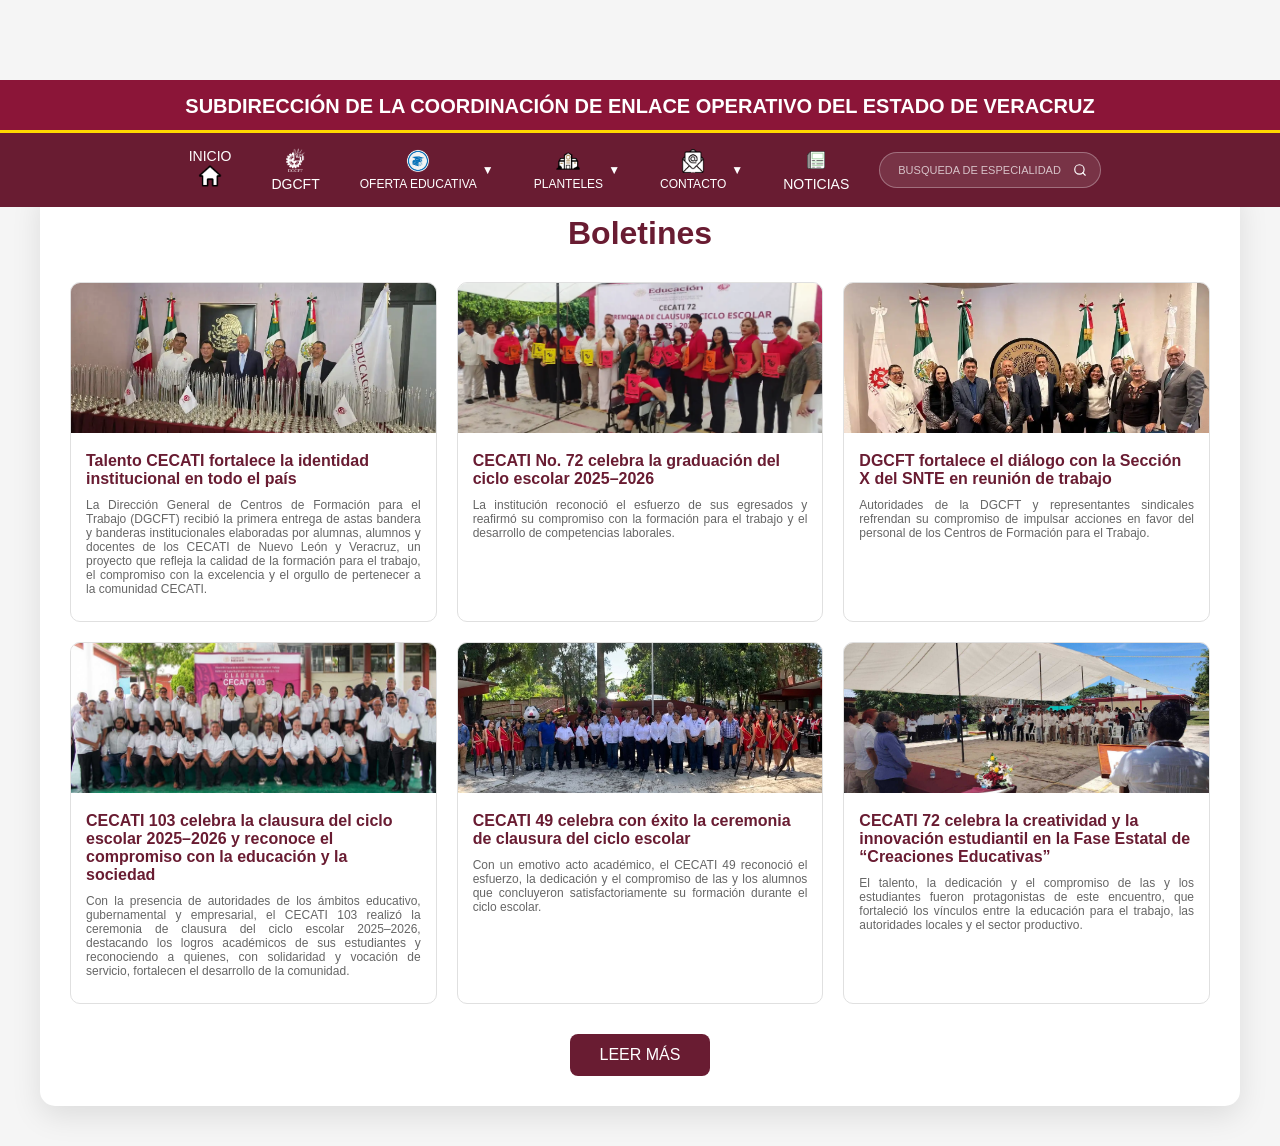
==== boletines.html @ 13f9aec3 "Add files via upload" ====
<!DOCTYPE html>
<html lang="es">
<head>
    <meta charset="UTF-8">
    <meta name="viewport" content="width=device-width, initial-scale=1.0">
    <meta http-equiv="Cache-Control" content="no-cache, no-store, must-revalidate">
    <meta http-equiv="Pragma" content="no-cache">
    <meta http-equiv="Expires" content="0">
    <meta name="version" content="1.0">
    <title>Boletines - SUBDIRECCIÓN DE ENLACE OPERATIVO DEL ESTADO DE VERACRUZ</title>
    <link href="https://framework-gb.cdn.gob.mx/gm/v3/assets/images/favicon.ico" rel="shortcut icon">
    <link href="https://framework-gb.cdn.gob.mx/gm/v3/assets/styles/main.css" rel="stylesheet">
    <script>
        document.write('<link rel="stylesheet" href="css/styles.css?v=' + Date.now() + '">');
        document.write('<link rel="stylesheet" href="css/inline.css?v=' + Date.now() + '">');
    </script>
</head>


<body>
    <!-- Encabezado principal -->
    <!-- Banner de subdirección -->
    <div class="nav-subtitle">
        <h1>SUBDIRECCIÓN DE LA COORDINACIÓN DE ENLACE OPERATIVO DEL ESTADO DE VERACRUZ</h1>
    </div>

    <!-- Barra de navegación principal -->
    <nav class="nav-main">
        <ul>
            <li>
                <a href="index.html" id="nav-inicio">
                    <div class="nav-item-with-icon">
                        <span>INICIO</span>
                        <img src="imagenes/inicio.png" alt="DGCFT" class="nav-icon">
                    </div>
                </a>
            </li>
            <li>
                <a href="https://www.dgcft.sems.gob.mx/" target="_blank">
                    <div class="nav-item-with-icon">
                        <img src="imagenes/DGCFTB.png" alt="DGCFT" class="nav-icon">
                        <span>DGCFT</span>
                    </div>
                </a>
            </li>
            <li class="dropdown">
                <a href="#" class="dropdown-toggle">
                    <div class="nav-item-with-icon">
                        <img src="imagenes/oferta.png" alt="OFERTA EDUCATIVA" class="nav-icon">
                        <span>OFERTA EDUCATIVA</span>
                    </div>
                </a>
                <ul class="dropdown-menu">
                    <li><a href="Calendario_Escolar.pdf" target="_blank">CALENDARIO ESCOLAR</a></li>
                    <li><a href="index.html" onclick="sessionStorage.setItem('mostrarSeccion', 'especialidades');">ESPECIALIDADES</a></li>
                    <li><a href="index.html" onclick="sessionStorage.setItem('mostrarSeccion', 'requisitos');">REQUISITOS DE INSCRIPCIÓN</a></li>
                </ul>
            </li>
            <li class="dropdown">
                <a href="#" class="dropdown-toggle">
                    <div class="nav-item-with-icon">
                        <img src="imagenes/planteles.png" alt="PLANTELES" class="nav-icon">
                        <span>PLANTELES</span>
                    </div>
                </a>
                <ul class="dropdown-menu">
                    <li><a href="index.html" onclick="sessionStorage.setItem('mostrarPlantel', 'SCEO Veracruz');">SCEO Veracruz</a></li>
                    <li><a href="index.html" onclick="sessionStorage.setItem('mostrarPlantel', 'CECATI 31');">CECATI 31 Coatzacoalcos</a></li>
                    <li><a href="index.html" onclick="sessionStorage.setItem('mostrarPlantel', 'CECATI 33');">CECATI 33 Río Blanco</a></li>
                    <li><a href="index.html" onclick="sessionStorage.setItem('mostrarPlantel', 'CECATI 42');">CECATI 42 Veracruz</a></li>
                    <li><a href="index.html" onclick="sessionStorage.setItem('mostrarPlantel', 'CECATI 49');">CECATI 49 Córdoba</a></li>
                    <li><a href="index.html" onclick="sessionStorage.setItem('mostrarPlantel', 'CECATI 72');">CECATI 72 Cosoleacaque</a></li>
                    <li><a href="index.html" onclick="sessionStorage.setItem('mostrarPlantel', 'CECATI 103');">CECATI 103 Poza Rica</a></li>
                    <li><a href="index.html" onclick="sessionStorage.setItem('mostrarPlantel', 'CECATI 151');">CECATI 151 Xalapa</a></li>
                    <li><a href="index.html" onclick="sessionStorage.setItem('mostrarPlantel', 'CECATI 159');">CECATI 159 Tlacotalpan</a></li>
                    <li><a href="index.html" onclick="sessionStorage.setItem('mostrarPlantel', 'CECATI 168');">CECATI 168 Cd. Mendoza</a></li>
                    <li><a href="index.html" onclick="sessionStorage.setItem('mostrarPlantel', 'CECATI 170');">CECATI 170 Orizaba</a></li>
                </ul>
            </li>
            <li class="dropdown">
                <a href="#" class="dropdown-toggle">
                    <div class="nav-item-with-icon">
                        <img src="imagenes/contacto.png" alt="CONTACTO" class="nav-icon">
                        <span>CONTACTO</span>
                    </div>
                </a>
                <ul class="dropdown-menu">
                    <li><a href="mailto:ver.sceo@dgcft.sems.gob.mx">
                        <strong>Subdirector de la Coordinación de Enlace Operativo</strong><br>
                        Titular: Sergio López Hernández<br>
                        Correo electrónico: ver.sceo@dgcft.sems.gob.mx
                    </a></li>
                    <li><a href="mailto:ver.acade@dgcft.sems.gob.mx">
                        <strong>Auxiliar del Área del Apoyo Técnico Académico</strong><br>
                        Titular: José Luis Silva Romero<br>
                        Correo electrónico: ver.acade@dgcft.sems.gob.mx
                    </a></li>
                    <li><a href="mailto:ver.admvo@dgcft.sems.gob.mx">
                        <strong>Auxiliar del Área de Apoyo Administrativo</strong><br>
                        Titular: Juan Carlos González Domínguez<br>
                        Correo electrónico: ver.admvo@dgcft.sems.gob.mx
                    </a></li>
                    <li><a href="mailto:ver.plan@dgcft.sems.gob.mx">
                        <strong>Auxiliar del Área de Planeación y Evaluación</strong><br>
                        Titular: Eduardo Manuel Rodríguez Azueta<br>
                        Correo electrónico: ver.plan@dgcft.sems.gob.mx
                    </a></li>
                    <li><a href="mailto:ver.vinc@dgcft.sems.gob.mx">
                        <strong>Auxiliar del Área de Vinculación con el Sector Productivo</strong><br>
                        Titular: Esmeralda<br>
                        Correo electrónico: ver.vinc@dgcft.sems.gob.mx
                    </a></li>
                </ul>
            </li>
            <li id="nav-noticias">
                <a href="boletines.html">
                    <div class="nav-item-with-icon">
                        <img src="imagenes/noticias.png" alt="NOTICIAS" class="nav-icon">
                        <span>NOTICIAS</span>
                    </div>
                </a>
            </li>
            <li class="search-container">
                <div class="search-box">
                    <input type="text" id="busqueda-especialidad" placeholder="BUSQUEDA DE ESPECIALIDAD" autocomplete="off">
                    <button type="button" id="search-btn" aria-label="Buscar">
                        <svg width="16" height="16" viewBox="0 0 24 24" fill="none" stroke="currentColor" stroke-width="2" stroke-linecap="round" stroke-linejoin="round">
                            <circle cx="11" cy="11" r="8"></circle>
                            <path d="m21 21-4.35-4.35"></path>
                        </svg>
                    </button>
                </div>
                <div id="search-results" class="search-results u-style-1"></div>
            </li>
        </ul>
    </nav>

    

    <!-- Contenido principal -->
    <main class="main-content">
        <div class="u-style-2">
            <h2 class="u-style-3"> Boletines</h2>
            
            <div class="u-style-15" id="contenedor-boletines">
                <!-- Los boletines se generarán dinámicamente desde boletines.js -->
            </div>
            
            <div class="u-style-20">
                <a class="u-style-21" href="historico.html" data-event-mouseover="boletines-ev-21" data-event-mouseout="boletines-ev-22">
                    LEER MÁS
                </a>
            </div>
        </div>

        <!-- Contenido de Detalle de Noticia -->
        <div class="u-style-1" id="noticia-detalle">
            <!-- El contenido se generará dinámicamente -->
        </div>

        <!-- Modal para ver imagen en tamaño grande -->
        <div id="modal-imagen" style="display: none; position: fixed; top: 0; left: 0; width: 100%; height: 100%; background: rgba(0,0,0,0.9); z-index: 9999; justify-content: center; align-items: center; cursor: pointer;" onclick="cerrarModalImagen()">
            <img id="modal-img" src="" alt="Imagen en grande" style="max-width: 90%; max-height: 90%; object-fit: contain; border-radius: 8px;">
        </div>
    </main>
    <script>
        (function () {
            var v = Date.now();
            var archivos = ['js/site.js', 'js/boletines.js', 'js/boletines-events.js', 'js/fixes.js'];
            archivos.forEach(function (src) {
                document.write('<script src="' + src + '?v=' + v + '"><\/script>');
            });
        })();
    </script>
    <script src="https://framework-gb.cdn.gob.mx/gm/v3/assets/js/gobmx.js"></script>
    <script>
        document.addEventListener('DOMContentLoaded', function() {
            const navInicio = document.getElementById('nav-inicio');
            if (navInicio) {
                navInicio.addEventListener('click', function(e) {
                    e.preventDefault();
                    localStorage.removeItem('mostrarNoticia');
                    window.location.href = 'index.html';
                });
            }
        });
    </script>
</body>
</html>
---- css/styles.css ----
﻿* {
            margin: 0;
            padding: 0;
            box-sizing: border-box;
        }

        .banner-youtube{
            width:100%;
            background:#fff;
            text-align:center;
        }

        .banner-youtube img{
            width:100%;
            height:auto;
            display:block;
        }
        
        body {
            font-family: Arial, sans-serif;
            background-color: #f5f5f5;
            position: relative;
            padding-top: 15px !important;
        }
        
        body::before {
            display: none !important;
        }


        
        /* Banner de subdirección */
        .nav-subtitle {
            background-color: #8B1538;
            padding: 15px 20px;
            text-align: center;
            position: sticky;
            top: 80px;
            left: 0;
            right: 0;
            z-index: 1;
        }
        
        .nav-subtitle h1 {
            color: white;
            font-size: 20px;
            font-weight: 600;
            margin: 0;
        }


        
        /* Barra de navegación principal */
        .nav-main {
            background-color: #691c32;
            border-top: 3px solid #FFD700;
            padding: 0;
            position: sticky;
            top: 130px;
            left: 0;
            right: 0;
            z-index: 998;
        }
        
        .nav-main ul {
            list-style: none;
            display: flex;
            justify-content: center;
            align-items: center;
            margin: 0;
            padding: 0;
        }
        
        .nav-main li {
            position: relative;
        }
        
        .nav-main a {
            display: flex;
            align-items: center;
            padding: 15px 20px;
            text-decoration: none;
            color: white;
            font-size: 14px;
            font-weight: 500;
            transition: background-color 0.3s;
        }
        
        .nav-main a:hover {
            background-color: #6B1028;
        }
        


        /* Estilos para menú desplegable */
        .dropdown {
            position: relative;
        }

        .dropdown-toggle::after {
            content: " \25BC";
            font-size: 12px;
            margin-left: 5px;
        }

        .dropdown-menu {
            display: none;
            position: absolute;
            top: 100%;
            left: 0;
            background-color: #691c32;
            min-width: 250px;
            box-shadow: 0 2px 5px rgba(0,0,0,0.2);
            z-index: 10000;
            list-style: none;
            padding: 10px 0;
            margin: 0;
            border: 1px solid #8B1538;
            border-radius: 5px;
            visibility: hidden;
            opacity: 0;
            transition: opacity 0.2s ease;
        }

        .dropdown:hover .dropdown-menu,
        .dropdown.is-open .dropdown-menu {
            visibility: visible;
            opacity: 1;
            display: block;
        }
        
        .dropdown-menu li {
            width: 100%;
        }
        
        .dropdown-menu a {
            display: block;
            padding: 10px 15px;
            color: white;
            text-decoration: none;
            font-size: 14px;
            font-weight: 500;
            transition: background-color 0.3s;
            white-space: normal;
            line-height: 1.4;
        }
        
        .dropdown-menu a:hover {
            background-color: #ddc9a3;
            color: #333;
        }
        



        /* Contenido principal */
        .main-content {
            min-height: 400px;
            padding: 20px;
            margin-top: 0px;
        }
        



        /* Estilos para contenido de requisitos */
        #requisitos-inscripcion {
            max-width: 800px;
            margin: 0 auto;
            line-height: 1.6;
        }
        
        #requisitos-inscripcion h2 {
            color: #691c32;
            font-size: 28px;
            margin-bottom: 20px;
            text-align: center;
            border-bottom: 3px solid #FFD700;
            padding-bottom: 10px;
        }
        
        #requisitos-inscripcion h3 {
            color: #8B1538;
            font-size: 20px;
            margin: 25px 0 15px 0;
            font-weight: 600;
        }
        
        #requisitos-inscripcion p {
            margin-bottom: 15px;
            color: #333;
            font-size: 16px;
        }
        
        #requisitos-inscripcion ul {
            margin: 15px 0;
            padding-left: 30px;
        }
        
        #requisitos-inscripcion li {
            margin-bottom: 10px;
            color: #333;
            font-size: 16px;
        }
        
        /* Estilos para contenido de especialidades */
        #especialidades-contenido {
            max-width: 1200px;
            margin: 0 auto;
            line-height: 1.6;
        }
        
        #especialidades-contenido h2 {
            color: #691c32;
            font-size: 32px;
            margin-bottom: 30px;
            text-align: center;
            border-bottom: 3px solid #FFD700;
            padding-bottom: 15px;
        }
        
        .especialidades-grid {
            display: grid;
            grid-template-columns: 1fr 1fr 1fr;
            gap: 20px;
            margin-top: 30px;
            max-width: 1200px;
            margin-left: auto;
            margin-right: auto;
        }
        
        .especialidad-item:hover {
            transform: translateY(-5px);
            box-shadow: 0 8px 25px rgba(105, 28, 50, 0.2);
            border-color: #691c32;
        }
        
        .especialidad-imagen {
            width: 100%;
            height: 160px;
            object-fit: contain;
            background-color: #f8f9fa;
            padding: 10px;
            box-sizing: border-box;
            transition: transform 0.3s ease;
        }
        
        .especialidad-item:hover .especialidad-imagen {
            transform: scale(1.05);
        }
        
        .especialidad-header {
            background-color: #691c32;
            color: white;
            padding: 15px;
            cursor: pointer;
            display: flex;
            justify-content: center;
            align-items: center;
            transition: background-color 0.3s ease;
            flex: 1;
        }
        
        .especialidad-header:hover {
            background-color: #8B1538;
        }
        
        .especialidad-header h3 {
            margin: 0;
            font-size: 16px;
            font-weight: 600;
            text-align: center;
            line-height: 1.3;
        }
        
        .planteles-list {
            padding: 0;
            max-height: 0;
            overflow: hidden;
            transition: max-height 0.3s ease, padding 0.3s ease;
            border-top: 1px solid #e9ecef;
            display: none;
        }
        
        .planteles-list.active {
            max-height: 700px;
            padding: 20px;
            display: block;
        }
        
        .planteles-list[style*="block"] {
            max-height: 700px;
            padding: 20px;
        }
        
        .plantel-item {
            padding: 4px 0;
            border-bottom: 1px solid #e9ecef;
            color: #333;
            font-size: 13px;
            transition: background-color 0.2s ease;
        }
        
        .plantel-item:last-child {
            border-bottom: none;
        }
        
        .plantel-item:hover {
            padding-left: 10px;
            border-radius: 5px;
        }
        
        .plantel-item strong {
            color: #691c32;
            font-weight: 600;
        }
        
        /* Estilos para barra de búsqueda */
        .search-container {
            position: relative;
            display: flex;
            align-items: center;
        }
        
        .search-box {
            display: flex;
            align-items: center;
            background-color: rgba(255, 255, 255, 0.1);
            border: 1px solid rgba(255, 255, 255, 0.3);
            border-radius: 20px;
            padding: 5px 10px;
            margin: 0 10px;
            transition: all 0.3s ease;
        }
        
        .search-box:hover {
            background-color: rgba(255, 255, 255, 0.15);
            border-color: rgba(255, 255, 255, 0.5);
        }
        
        .search-box:focus-within {
            background-color: rgba(255, 255, 255, 0.2);
            border-color: #FFD700;
            box-shadow: 0 0 10px rgba(255, 215, 0, 0.3);
        }
        
        #busqueda-especialidad {
            background: transparent;
            border: none;
            color: white;
            font-size: 12px;
            padding: 5px 8px;
            width: 180px;
            outline: none;
        }
        
        #busqueda-especialidad::placeholder {
            color: rgba(255, 255, 255, 0.7);
            font-size: 11px;
        }
        
        #busqueda-especialidad:focus::placeholder {
            color: rgba(255, 255, 255, 0.5);
        }
        
        #search-btn {
            background: transparent;
            border: none;
            color: white;
            cursor: pointer;
            padding: 3px;
            display: flex;
            align-items: center;
            justify-content: center;
            border-radius: 50%;
            transition: all 0.3s ease;
        }
        
        #search-btn:hover {
            background-color: rgba(255, 215, 0, 0.2);
            transform: scale(1.1);
        }
        
        #search-btn svg {
            width: 14px;
            height: 14px;
        }
        
        .search-results {
            position: absolute;
            top: 100%;
            right: 10px;
            background-color: #8B1538;
            border: 1px solid #FFD700;
            border-radius: 8px;
            box-shadow: 0 4px 15px rgba(0,0,0,0.3);
            max-height: 300px;
            overflow-y: auto;
            z-index: 10001;
            min-width: 250px;
            margin-top: 5px;
        }
        
        .search-result-item {
            padding: 10px 15px;
            color: white;
            cursor: pointer;
            transition: background-color 0.2s ease;
            border-bottom: 1px solid rgba(255,255,255,0.1);
            font-size: 12px;
            line-height: 1.3;
        }
        
        .search-result-item:last-child {
            border-bottom: none;
        }
        
        .search-result-item:hover {
            background-color: #691c32;
        }
        
        .search-result-item strong {
            color: #FFD700;
            font-weight: 600;
        }
        
        .search-no-results {
            padding: 15px;
            color: rgba(255, 255, 255, 0.7);
            font-size: 12px;
            text-align: center;
            font-style: italic;
        }
        
        /* Estilos mínimos para iconos de navegación */
        .nav-item-with-icon {
            display: flex;
            flex-direction: column;
            align-items: center;
            text-align: center;
        }
        
        .nav-icon {
            width: 24px;
            height: 24px;
            margin-bottom: 4px;
            object-fit: contain;
        }
        
        .dropdown-toggle .nav-item-with-icon span {
            display: block;
            font-size: 12px;
            font-weight: 500;
        }
        
        /* ===========================================
           DETALLE DE PLANTEL (contenido inyectado por JS)
           =========================================== */
        .plantel-info-grid {
            display: grid;
            grid-template-columns: 1fr 1fr;
            gap: 20px;
        }
        .plantel-directorio-grid {
            display: grid;
            grid-template-columns: 1fr 1fr;
            gap: 15px;
        }
        .plantel-directorio-item {
            background: #f8f9fa;
            padding: 20px;
            border-radius: 8px;
            /* Evita que correos largos rompan el layout */
            overflow-wrap: anywhere;
            word-break: break-word;
            min-width: 0;
        }
        .plantel-directorio-item p {
            overflow-wrap: anywhere;
        }
        .plantel-especialidades-grid {
            display: grid;
            grid-template-columns: 1fr 1fr 1fr;
            gap: 15px;
        }
        .plantel-especialidad-btn {
            background: white;
            padding: 12px;
            border-radius: 6px;
            border: 1px solid #e9ecef;
            text-align: center;
            cursor: pointer;
            transition: all 0.3s ease;
            width: 100%;
            min-width: 0;
        }
        .plantel-especialidad-btn:hover {
            background: #f8f9fa;
            border-color: #691c32;
            transform: translateY(-2px);
            box-shadow: 0 4px 8px rgba(105, 28, 50, 0.15);
        }
        .plantel-especialidad-btn p {
            margin: 0;
            color: #333;
            font-size: 14px;
            line-height: 1.4;
            overflow-wrap: anywhere;
        }

        /* ===========================================
           DISEÑO ADAPTABLE (RESPONSIVE)
           Breakpoints:
             - 1024px: tablets horizontales / laptops pequeñas
             -  768px: tablets verticales / móviles grandes
             -  480px: móviles
             -  360px: móviles pequeños
           =========================================== */

        /* ---------- 1024px: Tablets horizontales ---------- */
        @media (max-width: 1024px) {
            .nav-subtitle h1 {
                font-size: 18px;
            }
            .nav-main a {
                padding: 12px 14px;
                font-size: 13px;
            }
            .nav-icon {
                width: 22px;
                height: 22px;
            }
            .dropdown-toggle .nav-item-with-icon span {
                font-size: 11px;
            }
            #busqueda-especialidad {
                width: 150px;
            }
            .especialidades-grid {
                grid-template-columns: 1fr 1fr;
                max-width: 100%;
                padding: 0 15px;
            }
            body::before {
                background-size: 50%;
            }
        }

        /* ---------- 768px: Tablets / móviles grandes ---------- */
        @media (max-width: 768px) {
            /* Cabeceras en flujo normal (dejan de ser fixed) */
            .header-top,
            .nav-subtitle,
            .nav-main {
                position: relative;
                top: auto;
                left: auto;
                right: auto;
            }
            .main-content {
                margin-top: 20px;
                padding: 15px;
            }

            .header-top {
                padding: 8px 12px;
            }
            .logo-gob {
                height: 50px;
            }

            .nav-subtitle {
                padding: 12px 15px;
            }
            .nav-subtitle h1 {
                font-size: 15px;
                line-height: 1.3;
            }

            /* Barra nav: items en wrap centrado */
            .nav-main {
                position: relative;
            }
            .nav-main ul {
                flex-wrap: wrap;
                justify-content: space-around;
            }
            .nav-main a {
                padding: 10px 8px;
                font-size: 12px;
            }
            .nav-icon {
                width: 20px;
                height: 20px;
                margin-bottom: 2px;
            }
            .dropdown-toggle .nav-item-with-icon span {
                font-size: 10px;
            }

            /* === DROPDOWNS EN MÓVIL ===
               - Desactivar :hover (queda pegado en táctil)
               - Usar .is-open gestionado por JS
               - El <li> es position:static para que el menú
                 se ancle al nav completo, no al botón pequeño */
            .dropdown:hover .dropdown-menu,
            .dropdown:focus-within .dropdown-menu {
                visibility: hidden;
                opacity: 0;
                display: none;
            }
            .dropdown {
                position: static !important;
            }
            .dropdown-menu {
                left: 8px !important;
                right: 8px !important;
                width: calc(100vw - 16px) !important;
                min-width: 0 !important;
                max-width: calc(100vw - 16px) !important;
                max-height: 75vh;
                overflow-y: auto;
                box-sizing: border-box;
            }
            .dropdown.is-open .dropdown-menu {
                visibility: visible !important;
                opacity: 1 !important;
                display: block !important;
            }
            .dropdown-menu li {
                width: 100%;
            }
            .dropdown-menu a {
                font-size: 13px;
                padding: 12px 14px;
                line-height: 1.4;
                white-space: normal;
                overflow-wrap: anywhere;
            }
            .dropdown-menu a strong {
                display: block;
                margin-bottom: 3px;
            }

            /* Barra de búsqueda: ocupa su propia línea */
            .search-container {
                flex-basis: 100%;
                width: 100%;
                order: 99;
                padding: 8px 10px;
                justify-content: center;
            }
            .search-box {
                margin: 0;
                flex: 1;
                max-width: 500px;
            }
            #busqueda-especialidad {
                width: 100%;
                flex: 1;
                font-size: 13px;
            }
            .search-results {
                left: 10px;
                right: 10px;
                min-width: auto;
            }

            .especialidades-grid {
                grid-template-columns: 1fr 1fr;
                gap: 15px;
                padding: 0 10px;
            }
            #especialidades-contenido h2 { font-size: 24px; }
            .especialidad-imagen { height: 130px; }
            .especialidad-header { padding: 12px; }
            .especialidad-header h3 { font-size: 14px; }

            #requisitos-inscripcion h2 { font-size: 22px; }
            #requisitos-inscripcion h3 { font-size: 17px; }
            #requisitos-inscripcion p,
            #requisitos-inscripcion li { font-size: 14px; }

            body::before {
                background-size: 70%;
                background-attachment: scroll;
            }

            .plantel-directorio-grid { grid-template-columns: 1fr; }
            .plantel-especialidades-grid { grid-template-columns: 1fr 1fr; }
        }

        /* ---------- 480px: Móviles ---------- */
        @media (max-width: 480px) {
            .header-top {
                padding: 6px 10px;
            }
            .logo-gob {
                height: 40px;
            }

            .nav-subtitle {
                padding: 10px 12px;
                border-bottom-width: 2px;
            }
            .nav-subtitle h1 {
                font-size: 12.5px;
                line-height: 1.25;
            }

            .nav-main a {
                padding: 8px 5px;
            }
            .dropdown-toggle .nav-item-with-icon span {
                font-size: 9.5px;
            }
            .nav-icon {
                width: 18px;
                height: 18px;
            }

            /* Refuerzos al dropdown ya configurado en el breakpoint de 768px */
            .dropdown-menu a {
                font-size: 12.5px;
                padding: 10px 12px;
            }

            .search-container {
                padding: 6px 8px;
            }
            #busqueda-especialidad {
                font-size: 13px;
                padding: 6px 8px;
            }

            /* Grid de especialidades: una sola columna */
            .especialidades-grid {
                grid-template-columns: 1fr;
                gap: 12px;
                padding: 0 5px;
            }
            #especialidades-contenido h2 {
                font-size: 20px;
                margin-bottom: 20px;
            }
            .especialidad-imagen {
                height: 180px;
            }
            .especialidad-header h3 {
                font-size: 15px;
            }

            .main-content {
                padding: 12px;
                margin-top: 10px;
            }

            #requisitos-inscripcion h2 {
                font-size: 19px;
            }
            #requisitos-inscripcion h3 {
                font-size: 15px;
            }
            #requisitos-inscripcion p,
            #requisitos-inscripcion li {
                font-size: 13px;
            }
            #requisitos-inscripcion ul {
                padding-left: 20px;
            }

            body::before {
                background-size: 90%;
                opacity: 0.12;
            }

            /* Detalle de plantel: todos los grids colapsan a 1 col */
            .plantel-info-grid,
            .plantel-directorio-grid,
            .plantel-especialidades-grid {
                grid-template-columns: 1fr;
                gap: 12px;
            }
        }

        /* ---------- 360px: Móviles muy pequeños ---------- */
        @media (max-width: 360px) {
            .nav-subtitle h1 {
                font-size: 11px;
            }
            .nav-main a {
                padding: 6px 3px;
            }
            .dropdown-toggle .nav-item-with-icon span {
                font-size: 8.5px;
            }
            .nav-icon {
                width: 16px;
                height: 16px;
            }
        }
---- css/inline.css ----
.u-style-1 { display: none; }
.u-style-2 { background: white; padding: 30px; border-radius: 15px; box-shadow: 0 10px 30px rgba(0,0,0,0.1); margin: 20px; max-width: 1200px; margin-left: auto; margin-right: auto; }
.u-style-3 { color: #691c32; font-size: 2em; margin-bottom: 30px; text-align: center; }
.u-style-4 { display: grid; grid-template-columns: 1fr 1fr; gap: 30px; }
.u-style-5 { border: 1px solid #e0e0e0; border-radius: 10px; overflow: hidden; transition: transform 0.3s ease, box-shadow 0.3s ease; cursor: pointer; }
.u-style-6 { width: 100%; height: 200px; object-fit: cover; }
.u-style-7 { padding: 20px; }
.u-style-8 { color: #691c32; font-size: 1.2em; margin-bottom: 10px; }
.u-style-9 { color: #666; font-size: 14px; margin-bottom: 15px; }
.u-style-10 { background: #691c32; color: white; border: none; padding: 10px 20px; border-radius: 5px; cursor: pointer; font-size: 14px; transition: background 0.3s ease; text-decoration: none; display: inline-block; }
.u-style-11 { cursor: pointer; }
.u-style-12 { background: white; padding: 21px; border-radius: 15px; box-shadow: 0 10px 30px rgba(0,0,0,0.1); margin: 14px; max-width: 1200px; margin-left: auto; margin-right: auto; }
.u-style-13 { text-align: center; margin-bottom: 30px; }
.u-style-14 { background: #691c32; color: white; border: none; padding: 10px 20px; border-radius: 5px; cursor: pointer; font-size: 14px; }
.u-style-15 { display: grid; grid-template-columns: repeat(3, 1fr); gap: 20px; }
.u-style-16 { width: 100%; height: 150px; object-fit: cover; }
.u-style-17 { padding: 15px; }
.u-style-18 { color: #691c32; font-size: 1em; margin-bottom: 10px; }
.u-style-19 { color: #666; font-size: 12px; margin-bottom: 10px; text-align: justify; }
.u-style-20 { text-align: center; margin-top: 30px; }
.u-style-21 { background: #691c32; color: white; border: none; padding: 12px 30px; border-radius: 8px; cursor: pointer; font-size: 16px; transition: all 0.3s ease; text-decoration: none; display: inline-block; }
.u-style-22 { margin-bottom: 30px; }
.u-style-23 { color: #691c32; font-size: 1.5em; margin-bottom: 20px; border-bottom: 2px solid #FFD700; padding-bottom: 10px; }
.u-style-24 { margin-bottom: 20px; margin-left: 20px; }
.u-style-25 { color: #8a2a45; font-size: 1.2em; margin-bottom: 15px; }
.u-style-26 { list-style: none; padding: 0; }
.u-style-27 { margin-bottom: 15px; padding: 15px; background: #f8f9fa; border-radius: 8px; border-left: 4px solid #691c32; cursor: pointer; }
.u-style-28 { color: #691c32; font-size: 2em; margin-bottom: 15px; text-align: center; }
.u-style-29 { color: #555; font-size: 16px; line-height: 1.6; max-width: 850px; margin: 0 auto 30px auto; text-align: center; }
.u-style-30 { display: grid; grid-template-columns: repeat(auto-fit, minmax(min(100%, 240px), 1fr)); gap: 20px; }
.u-style-31 { display: none; background: white; padding: 30px; border-radius: 15px; box-shadow: 0 10px 30px rgba(0,0,0,0.1); margin: 20px; max-width: 1200px; margin-left: auto; margin-right: auto; }
.u-style-32 { text-align: center; margin-bottom: 25px; }
.u-style-33 { background: #691c32; color: white; border: none; padding: 12px 28px; border-radius: 8px; cursor: pointer; font-size: 15px; }
.u-style-34 { display: none; background: white; padding: 30px; border-radius: 15px; box-shadow: 0 10px 30px rgba(0,0,0,0.1); }

/* ===========================================
   DISEÑO ADAPTABLE (RESPONSIVE)
   =========================================== */

/* ---------- 1024px: Tablets horizontales ---------- */
@media (max-width: 1024px) {
    .u-style-2 {
        padding: 25px;
        margin: 15px;
    }
    .u-style-3 {
        font-size: 1.8em;
        margin-bottom: 25px;
    }
    .u-style-4 {
        grid-template-columns: 1fr;
        gap: 20px;
    }
    .u-style-15 {
        grid-template-columns: repeat(2, 1fr);
        gap: 15px;
    }
    .u-style-16 {
        height: 130px;
    }
    .u-style-18 {
        font-size: 0.95em;
    }
    .u-style-23 {
        font-size: 1.4em;
    }
    .u-style-30 {
        grid-template-columns: repeat(auto-fit, minmax(min(100%, 200px), 1fr));
    }
}

/* ---------- 768px: Tablets / móviles grandes ---------- */
@media (max-width: 768px) {
    .u-style-2 {
        padding: 20px;
        margin: 10px;
    }
    .u-style-3 {
        font-size: 1.6em;
        margin-bottom: 20px;
    }
    .u-style-4 {
        grid-template-columns: 1fr;
        gap: 15px;
    }
    .u-style-5 {
        margin-bottom: 15px;
    }
    .u-style-6 {
        height: 180px;
    }
    .u-style-7 {
        padding: 15px;
    }
    .u-style-8 {
        font-size: 1.1em;
    }
    .u-style-15 {
        grid-template-columns: 1fr;
        gap: 15px;
    }
    .u-style-16 {
        height: 200px;
    }
    .u-style-17 {
        padding: 12px;
    }
    .u-style-18 {
        font-size: 0.9em;
    }
    .u-style-21 {
        padding: 10px 25px;
        font-size: 15px;
    }
    .u-style-23 {
        font-size: 1.3em;
        margin-bottom: 15px;
    }
    .u-style-24 {
        margin-left: 10px;
    }
    .u-style-25 {
        font-size: 1.1em;
    }
    .u-style-27 {
        padding: 12px;
        margin-bottom: 10px;
    }
    .u-style-28 {
        font-size: 1.6em;
    }
    .u-style-29 {
        font-size: 15px;
    }
    .u-style-30 {
        grid-template-columns: 1fr;
    }
}

/* ---------- 480px: Móviles ---------- */
@media (max-width: 480px) {
    .u-style-2 {
        padding: 15px;
        margin: 8px;
    }
    .u-style-3 {
        font-size: 1.4em;
        margin-bottom: 15px;
    }
    .u-style-5 {
        margin-bottom: 12px;
    }
    .u-style-6 {
        height: 150px;
    }
    .u-style-7 {
        padding: 12px;
    }
    .u-style-8 {
        font-size: 1em;
    }
    .u-style-10,
    .u-style-14,
    .u-style-21 {
        padding: 8px 20px;
        font-size: 14px;
    }
    .u-style-15 {
        gap: 12px;
    }
    .u-style-16 {
        height: 180px;
    }
    .u-style-17 {
        padding: 10px;
    }
    .u-style-18 {
        font-size: 0.85em;
    }
    .u-style-19 {
        font-size: 11px;
    }
    .u-style-23 {
        font-size: 1.2em;
    }
    .u-style-24 {
        margin-left: 5px;
    }
    .u-style-25 {
        font-size: 1em;
    }
    .u-style-27 {
        padding: 10px;
        margin-bottom: 8px;
    }
    .u-style-28 {
        font-size: 1.4em;
    }
    .u-style-29 {
        font-size: 14px;
    }
}

/* ---------- 360px: Móviles muy pequeños ---------- */
@media (max-width: 360px) {
    .u-style-2 {
        padding: 12px;
        margin: 5px;
    }
    .u-style-3 {
        font-size: 1.2em;
    }
    .u-style-6 {
        height: 120px;
    }
    .u-style-16 {
        height: 150px;
    }
    .u-style-18 {
        font-size: 0.8em;
    }
}
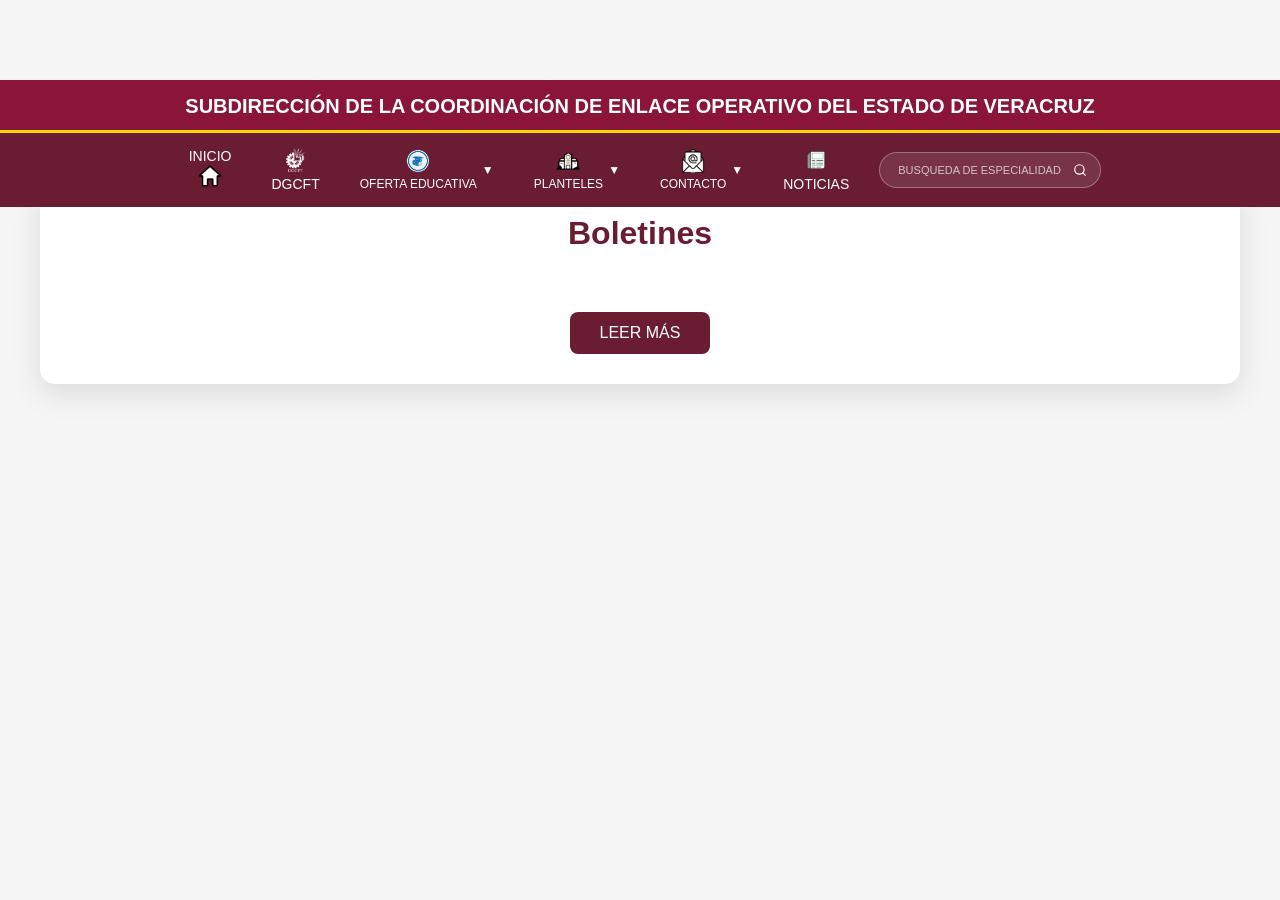
==== commit 89130b9c: "Add files via upload" ====
--- a/boletines.html
+++ b/boletines.html
@@ -1,6 +1,20 @@
 <!DOCTYPE html>
 <html lang="es">
 <head>
+
+    <!-- Google tag (gtag.js) -->
+    <!-- Googleanalitics -->
+<script async src="https://www.googletagmanager.com/gtag/js?id=G-FV0WM3D19C"></script>
+<script>
+  window.dataLayer = window.dataLayer || [];
+  function gtag(){dataLayer.push(arguments);}
+  gtag('js', new Date());
+
+  gtag('config', 'G-FV0WM3D19C');
+</script>
+
+
+
     <meta charset="UTF-8">
     <meta name="viewport" content="width=device-width, initial-scale=1.0">
     <meta http-equiv="Cache-Control" content="no-cache, no-store, must-revalidate">
@@ -11,8 +25,15 @@
     <link href="https://framework-gb.cdn.gob.mx/gm/v3/assets/images/favicon.ico" rel="shortcut icon">
     <link href="https://framework-gb.cdn.gob.mx/gm/v3/assets/styles/main.css" rel="stylesheet">
     <script>
-        document.write('<link rel="stylesheet" href="css/styles.css?v=' + Date.now() + '">');
-        document.write('<link rel="stylesheet" href="css/inline.css?v=' + Date.now() + '">');
+        (function () {
+            var v = Date.now();
+            ['css/styles.css', 'css/inline.css'].forEach(function (href) {
+                var link = document.createElement('link');
+                link.rel = 'stylesheet';
+                link.href = href + '?v=' + v;
+                document.head.appendChild(link);
+            });
+        })();
     </script>
 </head>
 
@@ -168,7 +189,10 @@
             var v = Date.now();
             var archivos = ['js/site.js', 'js/boletines.js', 'js/boletines-events.js', 'js/fixes.js'];
             archivos.forEach(function (src) {
-                document.write('<script src="' + src + '?v=' + v + '"><\/script>');
+                var s = document.createElement('script');
+                s.src = src + '?v=' + v;
+                s.async = false; // conserva el orden de ejecución, igual que document.write, pero sin bloquear la carga
+                document.body.appendChild(s);
             });
         })();
     </script>
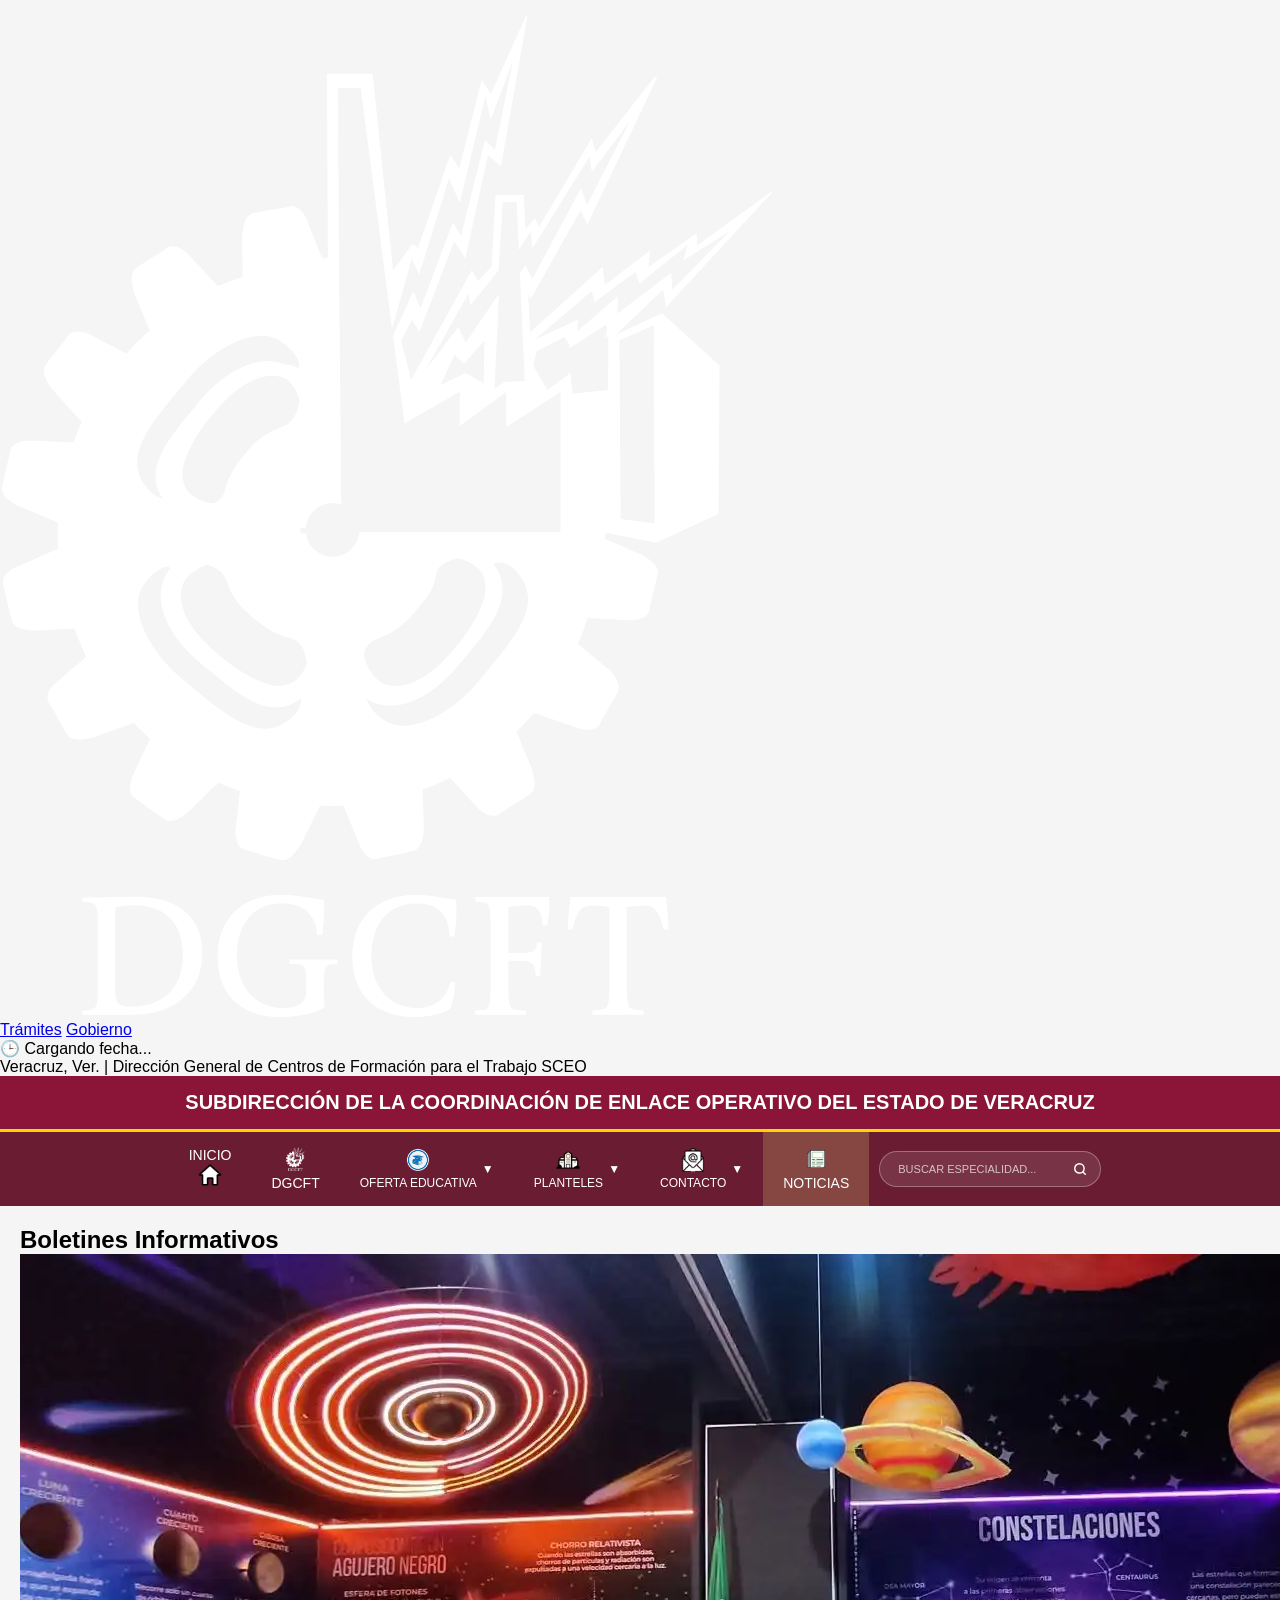
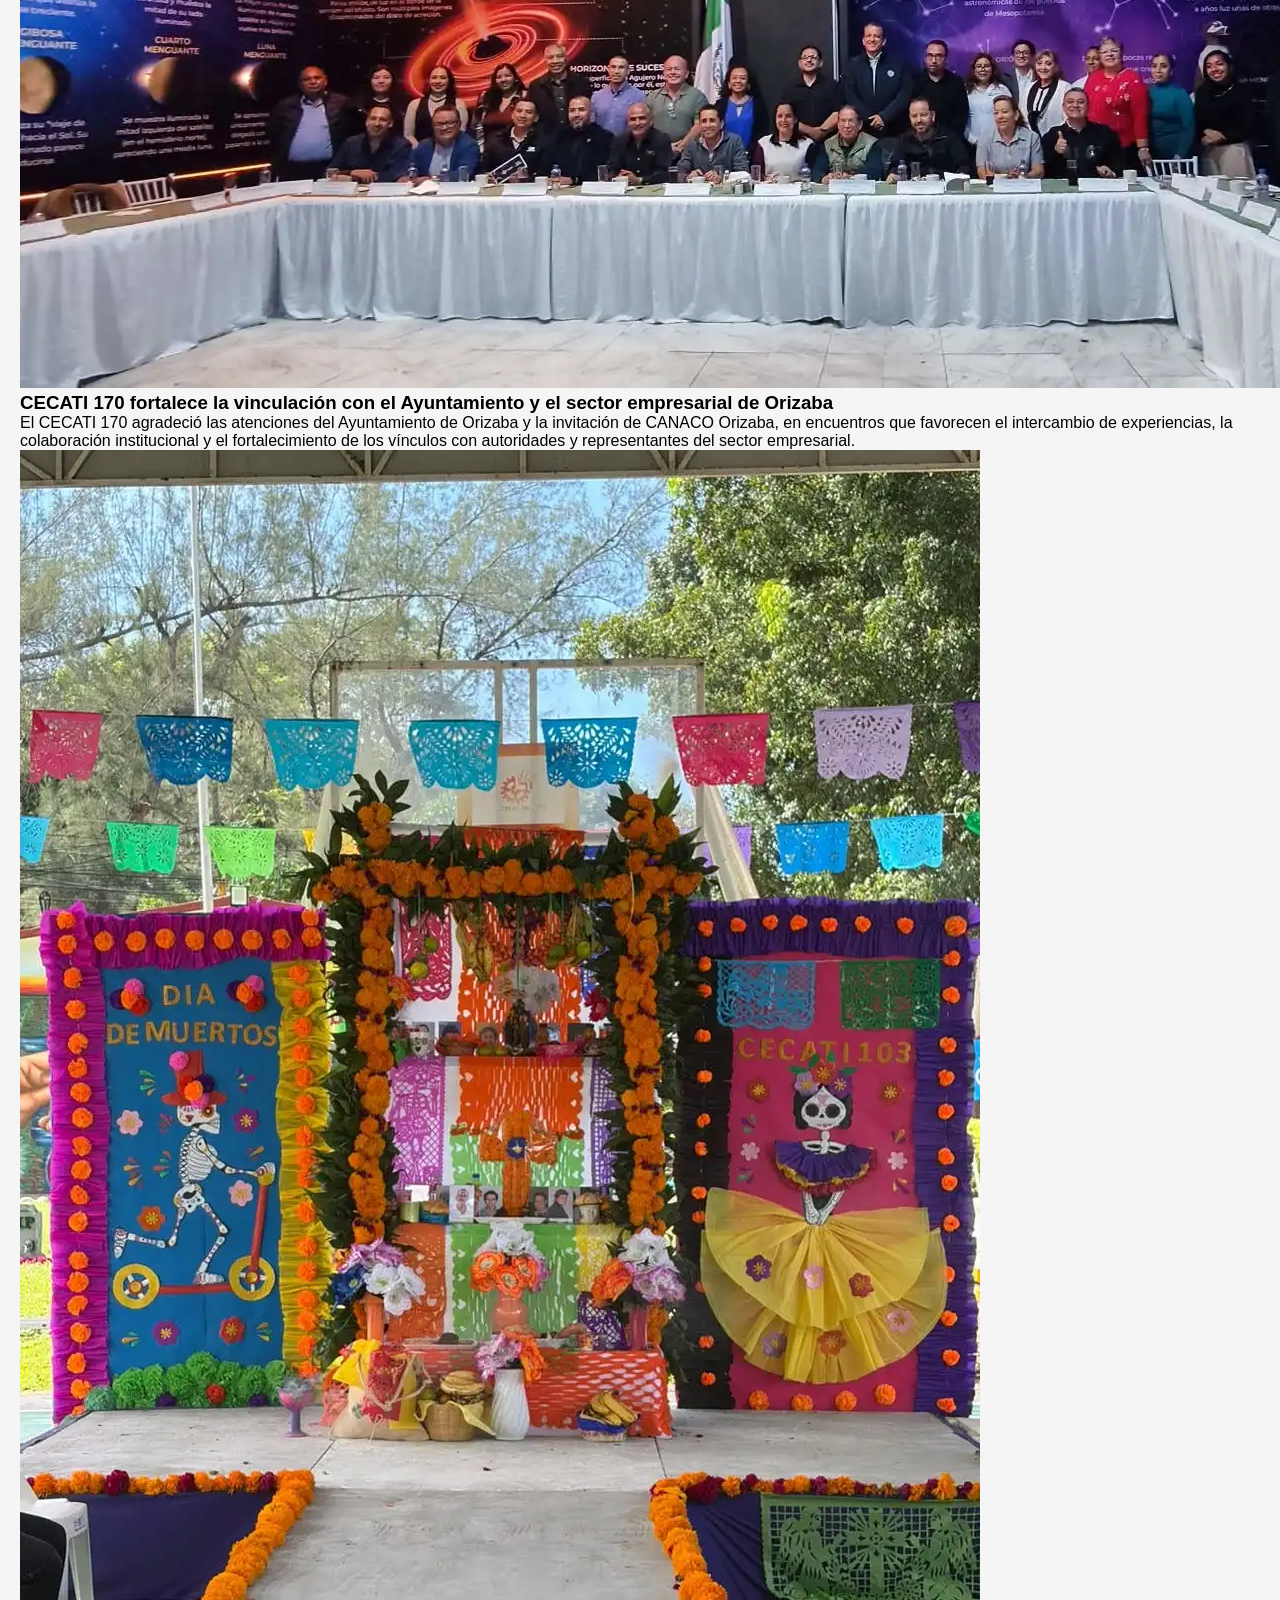
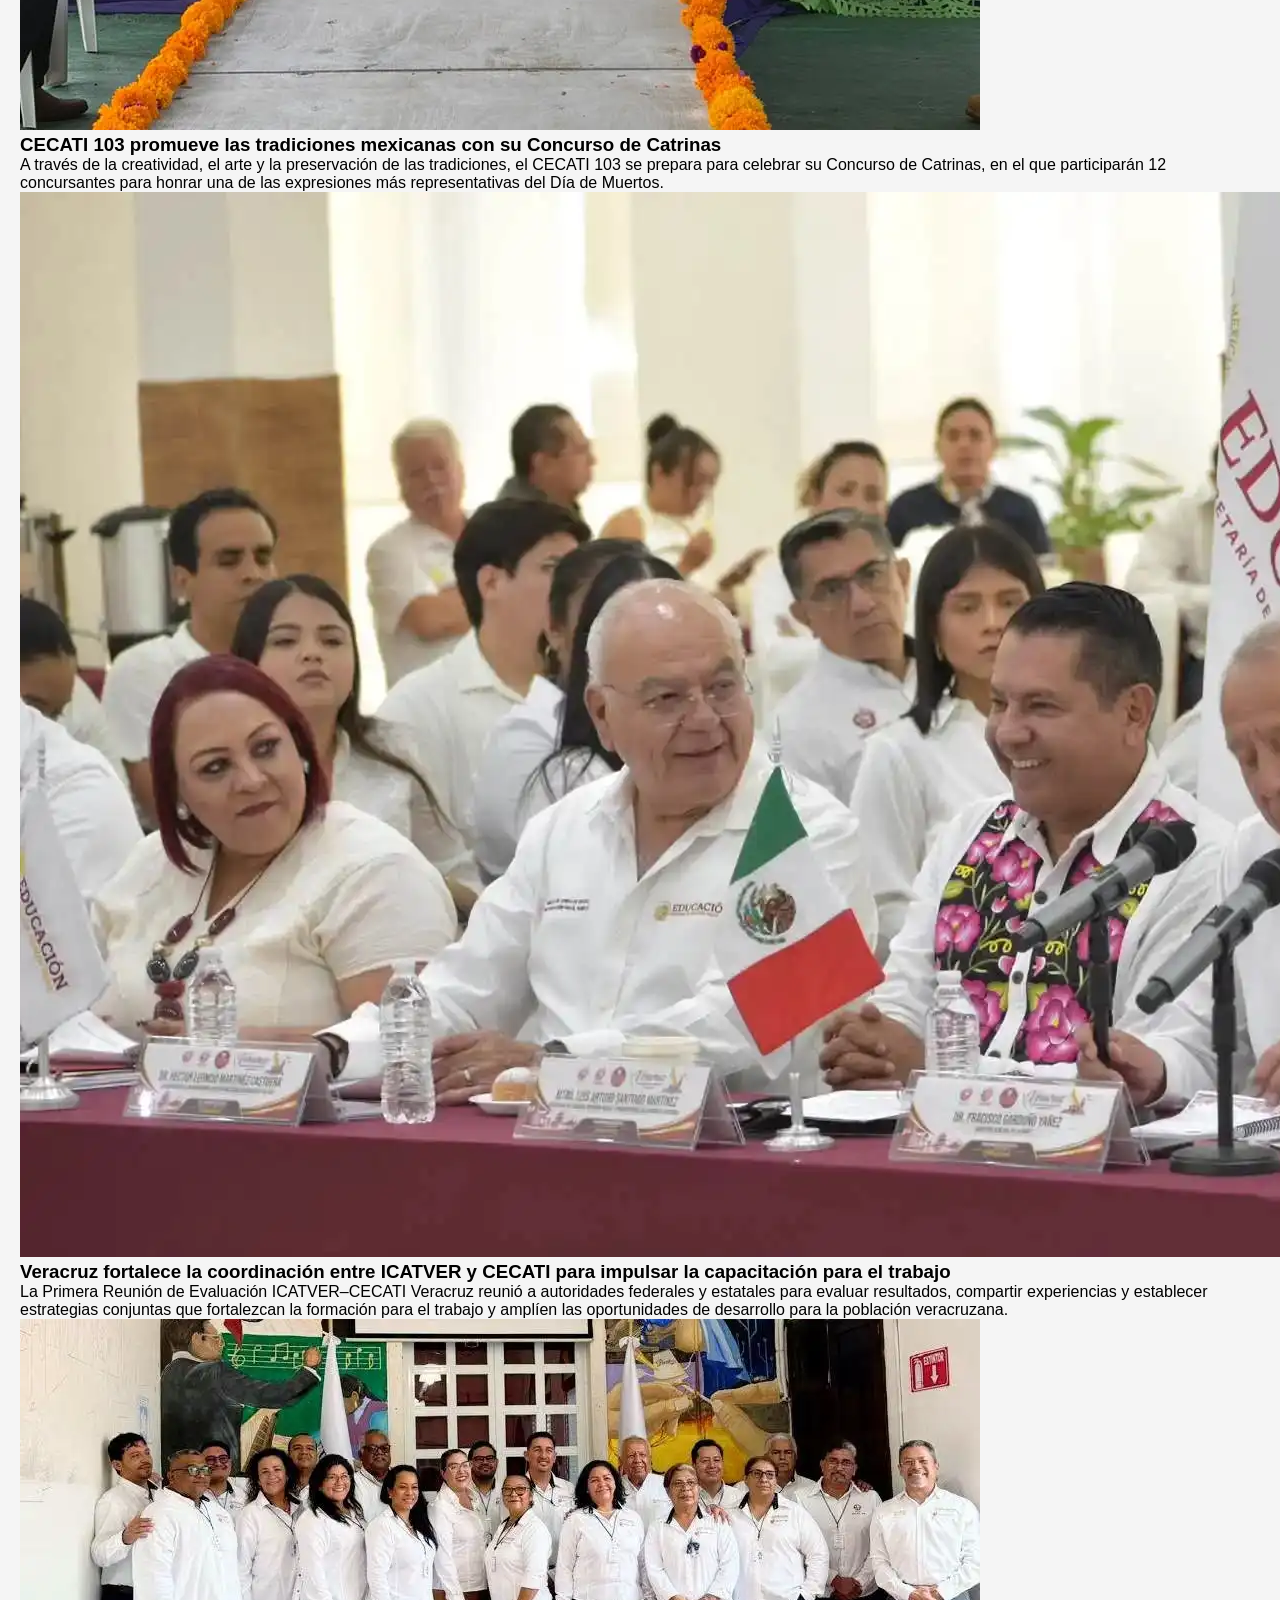
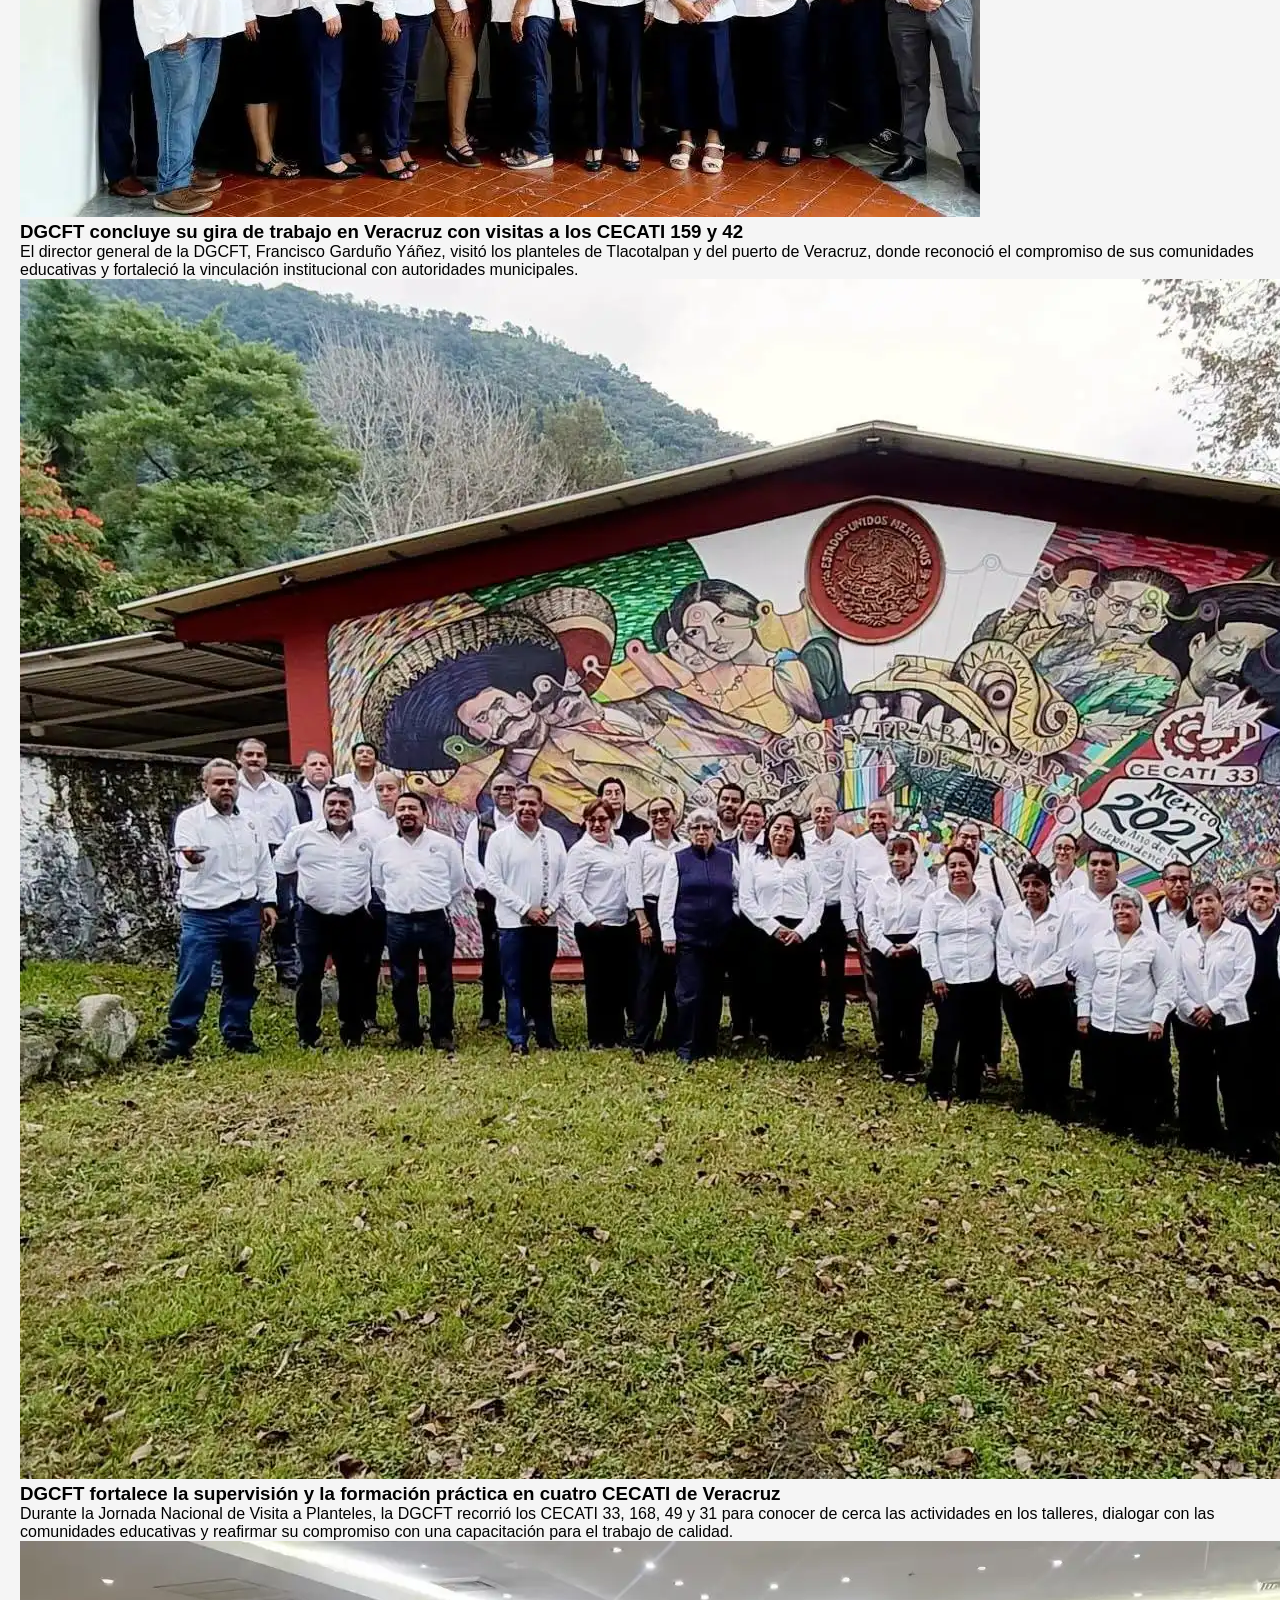
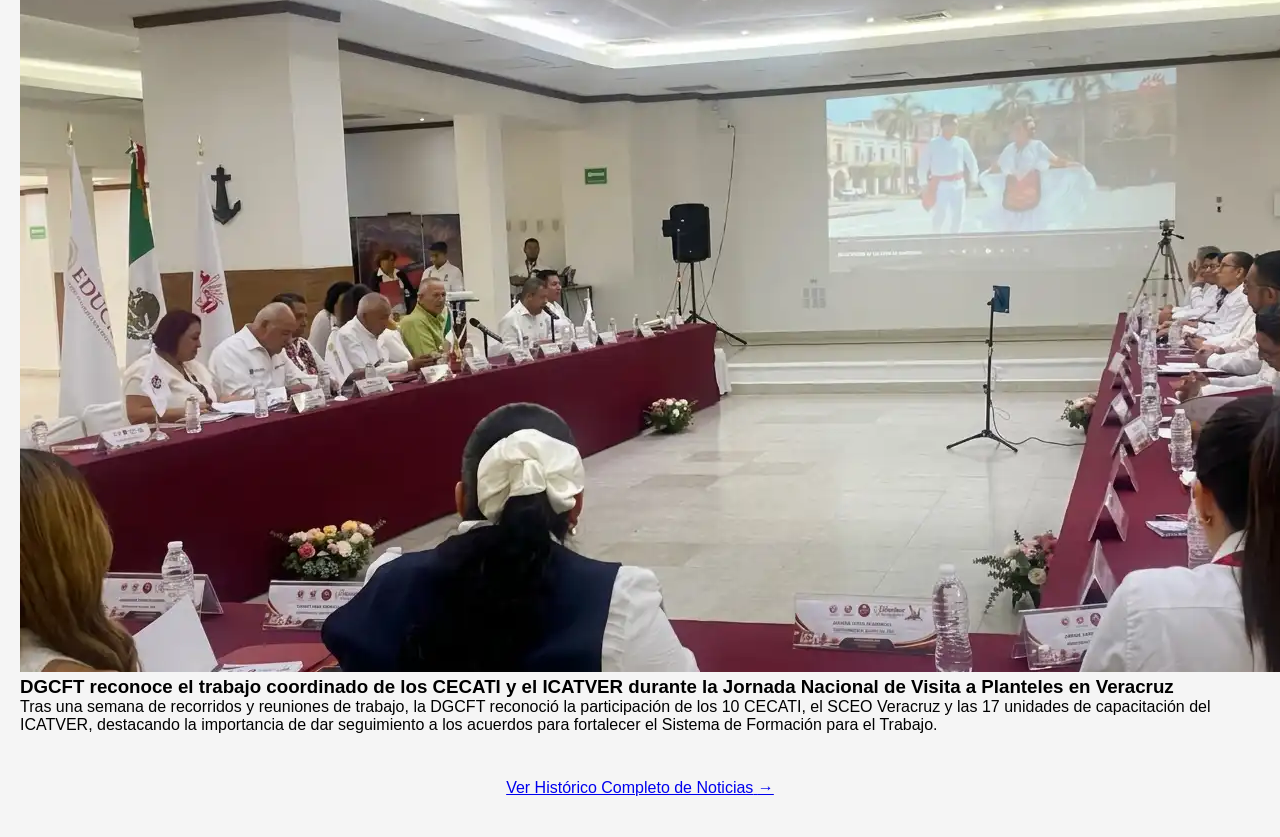
==== commit bb1df4b2: "Add files via upload" ====
--- a/boletines.html
+++ b/boletines.html
@@ -1,213 +1,184 @@
 <!DOCTYPE html>
 <html lang="es">
 <head>
-
     <!-- Google tag (gtag.js) -->
-    <!-- Googleanalitics -->
-<script async src="https://www.googletagmanager.com/gtag/js?id=G-FV0WM3D19C"></script>
-<script>
-  window.dataLayer = window.dataLayer || [];
-  function gtag(){dataLayer.push(arguments);}
-  gtag('js', new Date());
-
-  gtag('config', 'G-FV0WM3D19C');
-</script>
-
-
+    <script async src="https://www.googletagmanager.com/gtag/js?id=G-FV0WM3D19C"></script>
+    <script>
+      window.dataLayer = window.dataLayer || [];
+      function gtag(){dataLayer.push(arguments);}
+      gtag('js', new Date());
+      gtag('config', 'G-FV0WM3D19C');
+    </script>
 
     <meta charset="UTF-8">
     <meta name="viewport" content="width=device-width, initial-scale=1.0">
     <meta http-equiv="Cache-Control" content="no-cache, no-store, must-revalidate">
     <meta http-equiv="Pragma" content="no-cache">
     <meta http-equiv="Expires" content="0">
-    <meta name="version" content="1.0">
-    <title>Boletines - SUBDIRECCIÓN DE ENLACE OPERATIVO DEL ESTADO DE VERACRUZ</title>
+
+    <title>Boletines Oficiales | SCEO Veracruz DGCFT</title>
+
+    <meta name="description" content="Boletines informativos y comunicados de la Subdirección de Coordinación de Enlace Operativo del Estado de Veracruz.">
+    <link rel="icon" href="imagenes/favicon.ico">
     <link href="https://framework-gb.cdn.gob.mx/gm/v3/assets/images/favicon.ico" rel="shortcut icon">
-    <link href="https://framework-gb.cdn.gob.mx/gm/v3/assets/styles/main.css" rel="stylesheet">
-    <script>
-        (function () {
-            var v = Date.now();
-            ['css/styles.css', 'css/inline.css'].forEach(function (href) {
-                var link = document.createElement('link');
-                link.rel = 'stylesheet';
-                link.href = href + '?v=' + v;
-                document.head.appendChild(link);
-            });
-        })();
-    </script>
+
+    <!-- Fuente alternativa similar a Patria (Montserrat) -->
+    <link href="https://fonts.googleapis.com/css2?family=Montserrat:wght@400;500;600;700;800&display=swap" rel="stylesheet">
+
+    <!-- Estilos 3D Maestros Unificados -->
+    <script>document.write('<link rel="stylesheet" href="css/index.css?v='+Math.floor(Date.now()/60000)+'">');</script>
+    <script>document.write('<link rel="stylesheet" href="css/efectos-3d.css?v='+Math.floor(Date.now()/60000)+'">');</script>
 </head>
 
+<body>
+    <!-- 0. Barra Fallback de Gobierno de México -->
+    <header class="gobmx-header-fallback" id="gobmx-header-fallback">
+        <div class="gobmx-container">
+            <a href="https://www.gob.mx/" target="_blank" rel="noopener" class="gobmx-brand">
+                <img src="https://framework-gb.cdn.gob.mx/gm/v3/assets/images/gobmxlogo.svg" alt="Gobierno de México" onerror="this.onerror=null; this.src='imagenes/DGCFTB.png';">
+            </a>
+            <div class="gobmx-links">
+                <a href="https://www.gob.mx/tramites" target="_blank" rel="noopener">Trámites</a>
+                <a href="https://www.gob.mx/gobierno" target="_blank" rel="noopener">Gobierno</a>
+            </div>
+        </div>
+    </header>
 
-<body>
-    <!-- Encabezado principal -->
-    <!-- Banner de subdirección -->
+    <!-- 1. Barra Institucional de la Fecha (CERO empalmes con Gob.mx) -->
+    <div class="barra-fecha" id="barra-fecha">
+        <div class="barra-fecha-container">
+            <div class="fecha-hoy">
+                <span class="icono-reloj">🕒</span>
+                <span id="fecha-texto-dinamica">Cargando fecha...</span>
+            </div>
+            <div class="institucion-sede">
+                <span>Veracruz, Ver. | Dirección General de Centros de Formación para el Trabajo</span>
+                <span class="badge-estado">SCEO</span>
+            </div>
+        </div>
+    </div>
+
+    <!-- 2. Banner de Subdirección (Cabecera 3D) -->
     <div class="nav-subtitle">
         <h1>SUBDIRECCIÓN DE LA COORDINACIÓN DE ENLACE OPERATIVO DEL ESTADO DE VERACRUZ</h1>
     </div>
 
-    <!-- Barra de navegación principal -->
-    <nav class="nav-main">
+    <!-- 3. Barra de Navegación Principal Unificada -->
+    <nav class="nav-main" aria-label="Navegación principal">
         <ul>
             <li>
-                <a href="index.html" id="nav-inicio">
+                <a href="index.html">
                     <div class="nav-item-with-icon">
                         <span>INICIO</span>
-                        <img src="imagenes/inicio.png" alt="DGCFT" class="nav-icon">
+                        <img src="imagenes/inicio.png" alt="INICIO" class="nav-icon">
                     </div>
                 </a>
             </li>
             <li>
-                <a href="https://www.dgcft.sems.gob.mx/" target="_blank">
+                <a href="https://www.dgcft.sems.gob.mx/" target="_blank" rel="noopener">
                     <div class="nav-item-with-icon">
                         <img src="imagenes/DGCFTB.png" alt="DGCFT" class="nav-icon">
                         <span>DGCFT</span>
                     </div>
                 </a>
             </li>
+
+            <!-- OFERTA EDUCATIVA -->
             <li class="dropdown">
-                <a href="#" class="dropdown-toggle">
+                <a href="#" class="dropdown-toggle" role="button" aria-haspopup="true" aria-expanded="false">
                     <div class="nav-item-with-icon">
                         <img src="imagenes/oferta.png" alt="OFERTA EDUCATIVA" class="nav-icon">
                         <span>OFERTA EDUCATIVA</span>
                     </div>
                 </a>
-                <ul class="dropdown-menu">
-                    <li><a href="Calendario_Escolar.pdf" target="_blank">CALENDARIO ESCOLAR</a></li>
-                    <li><a href="index.html" onclick="sessionStorage.setItem('mostrarSeccion', 'especialidades');">ESPECIALIDADES</a></li>
-                    <li><a href="index.html" onclick="sessionStorage.setItem('mostrarSeccion', 'requisitos');">REQUISITOS DE INSCRIPCIÓN</a></li>
-                </ul>
+                <!-- site.js llenará este menú dinámicamente -->
+                <ul class="dropdown-menu"></ul>
             </li>
+
+            <!-- PLANTELES — site.js llena el menú dinámicamente -->
             <li class="dropdown">
-                <a href="#" class="dropdown-toggle">
+                <a href="#" class="dropdown-toggle" role="button" aria-haspopup="true" aria-expanded="false">
                     <div class="nav-item-with-icon">
                         <img src="imagenes/planteles.png" alt="PLANTELES" class="nav-icon">
                         <span>PLANTELES</span>
                     </div>
                 </a>
-                <ul class="dropdown-menu">
-                    <li><a href="index.html" onclick="sessionStorage.setItem('mostrarPlantel', 'SCEO Veracruz');">SCEO Veracruz</a></li>
-                    <li><a href="index.html" onclick="sessionStorage.setItem('mostrarPlantel', 'CECATI 31');">CECATI 31 Coatzacoalcos</a></li>
-                    <li><a href="index.html" onclick="sessionStorage.setItem('mostrarPlantel', 'CECATI 33');">CECATI 33 Río Blanco</a></li>
-                    <li><a href="index.html" onclick="sessionStorage.setItem('mostrarPlantel', 'CECATI 42');">CECATI 42 Veracruz</a></li>
-                    <li><a href="index.html" onclick="sessionStorage.setItem('mostrarPlantel', 'CECATI 49');">CECATI 49 Córdoba</a></li>
-                    <li><a href="index.html" onclick="sessionStorage.setItem('mostrarPlantel', 'CECATI 72');">CECATI 72 Cosoleacaque</a></li>
-                    <li><a href="index.html" onclick="sessionStorage.setItem('mostrarPlantel', 'CECATI 103');">CECATI 103 Poza Rica</a></li>
-                    <li><a href="index.html" onclick="sessionStorage.setItem('mostrarPlantel', 'CECATI 151');">CECATI 151 Xalapa</a></li>
-                    <li><a href="index.html" onclick="sessionStorage.setItem('mostrarPlantel', 'CECATI 159');">CECATI 159 Tlacotalpan</a></li>
-                    <li><a href="index.html" onclick="sessionStorage.setItem('mostrarPlantel', 'CECATI 168');">CECATI 168 Cd. Mendoza</a></li>
-                    <li><a href="index.html" onclick="sessionStorage.setItem('mostrarPlantel', 'CECATI 170');">CECATI 170 Orizaba</a></li>
-                </ul>
+                <ul class="dropdown-menu"></ul>
             </li>
+
+            <!-- CONTACTO — site.js llena el menú dinámicamente -->
             <li class="dropdown">
-                <a href="#" class="dropdown-toggle">
+                <a href="#" class="dropdown-toggle" role="button" aria-haspopup="true" aria-expanded="false">
                     <div class="nav-item-with-icon">
                         <img src="imagenes/contacto.png" alt="CONTACTO" class="nav-icon">
                         <span>CONTACTO</span>
                     </div>
                 </a>
-                <ul class="dropdown-menu">
-                    <li><a href="mailto:ver.sceo@dgcft.sems.gob.mx">
-                        <strong>Subdirector de la Coordinación de Enlace Operativo</strong><br>
-                        Titular: Sergio López Hernández<br>
-                        Correo electrónico: ver.sceo@dgcft.sems.gob.mx
-                    </a></li>
-                    <li><a href="mailto:ver.acade@dgcft.sems.gob.mx">
-                        <strong>Auxiliar del Área del Apoyo Técnico Académico</strong><br>
-                        Titular: José Luis Silva Romero<br>
-                        Correo electrónico: ver.acade@dgcft.sems.gob.mx
-                    </a></li>
-                    <li><a href="mailto:ver.admvo@dgcft.sems.gob.mx">
-                        <strong>Auxiliar del Área de Apoyo Administrativo</strong><br>
-                        Titular: Juan Carlos González Domínguez<br>
-                        Correo electrónico: ver.admvo@dgcft.sems.gob.mx
-                    </a></li>
-                    <li><a href="mailto:ver.plan@dgcft.sems.gob.mx">
-                        <strong>Auxiliar del Área de Planeación y Evaluación</strong><br>
-                        Titular: Eduardo Manuel Rodríguez Azueta<br>
-                        Correo electrónico: ver.plan@dgcft.sems.gob.mx
-                    </a></li>
-                    <li><a href="mailto:ver.vinc@dgcft.sems.gob.mx">
-                        <strong>Auxiliar del Área de Vinculación con el Sector Productivo</strong><br>
-                        Titular: Esmeralda<br>
-                        Correo electrónico: ver.vinc@dgcft.sems.gob.mx
-                    </a></li>
-                </ul>
+                <ul class="dropdown-menu"></ul>
             </li>
+
+            <!-- NOTICIAS ACTIVO -->
             <li id="nav-noticias">
-                <a href="boletines.html">
+                <a href="boletines.html" style="background: rgba(188, 149, 92, 0.35);">
                     <div class="nav-item-with-icon">
                         <img src="imagenes/noticias.png" alt="NOTICIAS" class="nav-icon">
                         <span>NOTICIAS</span>
                     </div>
                 </a>
             </li>
+
+            <!-- BUSCADOR -->
             <li class="search-container">
                 <div class="search-box">
-                    <input type="text" id="busqueda-especialidad" placeholder="BUSQUEDA DE ESPECIALIDAD" autocomplete="off">
+                    <input type="text" id="busqueda-especialidad" placeholder="BUSCAR ESPECIALIDAD..." autocomplete="off">
                     <button type="button" id="search-btn" aria-label="Buscar">
-                        <svg width="16" height="16" viewBox="0 0 24 24" fill="none" stroke="currentColor" stroke-width="2" stroke-linecap="round" stroke-linejoin="round">
+                        <svg width="16" height="16" viewBox="0 0 24 24" fill="none" stroke="currentColor" stroke-width="2.5" stroke-linecap="round" stroke-linejoin="round">
                             <circle cx="11" cy="11" r="8"></circle>
                             <path d="m21 21-4.35-4.35"></path>
                         </svg>
                     </button>
                 </div>
-                <div id="search-results" class="search-results u-style-1"></div>
+                <div id="search-results" class="search-results" style="display: none;"></div>
             </li>
         </ul>
     </nav>
 
-    
-
-    <!-- Contenido principal -->
+    <!-- Contenido Principal de Boletines -->
     <main class="main-content">
-        <div class="u-style-2">
-            <h2 class="u-style-3"> Boletines</h2>
-            
-            <div class="u-style-15" id="contenedor-boletines">
-                <!-- Los boletines se generarán dinámicamente desde boletines.js -->
+        <div id="seccion-lista-boletines">
+            <div class="seccion-titulo-container">
+                <h2>Boletines Informativos</h2>
             </div>
             
-            <div class="u-style-20">
-                <a class="u-style-21" href="historico.html" data-event-mouseover="boletines-ev-21" data-event-mouseout="boletines-ev-22">
-                    LEER MÁS
+            <div class="contenedor-boletines-grid" id="contenedor-boletines">
+                <!-- Se generan dinámicamente desde boletines.js -->
+            </div>
+            
+            <div style="text-align: center; margin: 45px 0 20px;">
+                <a href="historico.html" class="btn-ver-mas-noticias">
+                    <span>Ver Histórico Completo de Noticias</span>
+                    <span>→</span>
                 </a>
             </div>
         </div>
 
         <!-- Contenido de Detalle de Noticia -->
-        <div class="u-style-1" id="noticia-detalle">
-            <!-- El contenido se generará dinámicamente -->
+        <div id="noticia-detalle" style="display: none;">
+            <!-- Generado dinámicamente -->
         </div>
 
-        <!-- Modal para ver imagen en tamaño grande -->
-        <div id="modal-imagen" style="display: none; position: fixed; top: 0; left: 0; width: 100%; height: 100%; background: rgba(0,0,0,0.9); z-index: 9999; justify-content: center; align-items: center; cursor: pointer;" onclick="cerrarModalImagen()">
-            <img id="modal-img" src="" alt="Imagen en grande" style="max-width: 90%; max-height: 90%; object-fit: contain; border-radius: 8px;">
+        <!-- Modal Lightbox para Ampliar Fotografías -->
+        <div id="modal-imagen" style="display: none; position: fixed; top: 0; left: 0; width: 100%; height: 100%; z-index: 10090; justify-content: center; align-items: center; cursor: pointer;" onclick="window.cerrarModalImagen()">
+            <img id="modal-img" src="" alt="Imagen ampliada" style="max-width: 90%; max-height: 90%; object-fit: contain; border-radius: 12px;">
         </div>
     </main>
-    <script>
-        (function () {
-            var v = Date.now();
-            var archivos = ['js/site.js', 'js/boletines.js', 'js/boletines-events.js', 'js/fixes.js'];
-            archivos.forEach(function (src) {
-                var s = document.createElement('script');
-                s.src = src + '?v=' + v;
-                s.async = false; // conserva el orden de ejecución, igual que document.write, pero sin bloquear la carga
-                document.body.appendChild(s);
-            });
-        })();
-    </script>
-    <script src="https://framework-gb.cdn.gob.mx/gm/v3/assets/js/gobmx.js"></script>
-    <script>
-        document.addEventListener('DOMContentLoaded', function() {
-            const navInicio = document.getElementById('nav-inicio');
-            if (navInicio) {
-                navInicio.addEventListener('click', function(e) {
-                    e.preventDefault();
-                    localStorage.removeItem('mostrarNoticia');
-                    window.location.href = 'index.html';
-                });
-            }
-        });
-    </script>
+
+    <!-- Scripts Modulares Unificados -->
+    <script>document.write('<script src="js/portal-data.js?v='+Math.floor(Date.now()/60000)+'"><\/script>');</script>
+    <script>document.write('<script src="js/portal.js?v='+Math.floor(Date.now()/60000)+'"><\/script>');</script>
+    <script>document.write('<script src="js/site.js?v='+Math.floor(Date.now()/60000)+'"><\/script>');</script>
+    <script>document.write('<script src="js/boletines.js?v='+Math.floor(Date.now()/60000)+'"><\/script>');</script>
+    <script>document.write('<script src="js/banner-marquesina.js?v='+Math.floor(Date.now()/60000)+'"><\/script>');</script>
+    <script>document.write('<script src="js/fixes.js?v='+Math.floor(Date.now()/60000)+'"><\/script>');</script>
 </body>
 </html>
--- a/css/index.css
+++ b/css/index.css
@@ -0,0 +1,977 @@
+* {
+            margin: 0;
+            padding: 0;
+            box-sizing: border-box;
+        }
+
+        .banner-marquesina {
+            position: relative;
+            width: 100%;
+            overflow: hidden;
+            background: #fff;
+            aspect-ratio: 1919 / 440; /* misma proporción que banner-youtube.jpg, evita saltos al cargar */
+        }
+
+        .banner-marquesina-slide {
+            position: absolute;
+            inset: 0;
+            display: block;
+            opacity: 0;
+            transition: opacity .6s ease;
+            pointer-events: none;
+        }
+
+        .banner-marquesina-slide.is-active {
+            opacity: 1;
+            pointer-events: auto;
+        }
+
+        .banner-marquesina-slide img {
+            width: 100%;
+            height: 100%;
+            display: block;
+            object-fit: cover;
+        }
+
+        .banner-marquesina-flecha {
+            position: absolute;
+            top: 50%;
+            transform: translateY(-50%);
+            width: 36px;
+            height: 36px;
+            border-radius: 50%;
+            background: rgba(0, 0, 0, 0.55);
+            color: #fff;
+            border: 2px solid #fff;
+            font-size: 16px;
+            line-height: 1;
+            display: flex;
+            align-items: center;
+            justify-content: center;
+            cursor: pointer;
+            z-index: 2;
+            transition: background-color .2s ease;
+        }
+
+        .banner-marquesina-flecha:hover {
+            background: rgba(0, 0, 0, 0.8);
+        }
+
+        .banner-marquesina-flecha-izq {
+            left: 12px;
+        }
+
+        .banner-marquesina-flecha-der {
+            right: 12px;
+        }
+
+        .banner-marquesina-puntos {
+            position: absolute;
+            left: 50%;
+            bottom: 10px;
+            transform: translateX(-50%);
+            display: flex;
+            gap: 8px;
+            z-index: 2;
+        }
+
+        .banner-marquesina-punto {
+            width: 10px;
+            height: 10px;
+            border-radius: 50%;
+            border: 2px solid #fff;
+            background: rgba(0, 0, 0, 0.55);
+            cursor: pointer;
+            padding: 0;
+        }
+
+        .banner-marquesina-punto.is-active {
+            background: #fff;
+            border-color: #000;
+        }
+        
+        body {
+            font-family: Arial, sans-serif;
+            background-color: #f5f5f5;
+            position: relative;
+            padding-top: 15px !important;
+        }
+        
+        /* Fondo de marca de agua usando pseudo-elemento */
+        body::before {
+            content: "";
+            position: fixed;
+            top: 0;
+            left: 0;
+            width: 100%;
+            height: 100%;
+            background-image: url('imagenes/DGCFT.png');
+            background-repeat: no-repeat;
+            background-position: center bottom;
+            background-attachment: fixed;
+            background-size: 33%;
+            opacity: 0.20;
+            z-index: -1;
+            pointer-events: none;
+        }
+        
+        /* Encabezado principal */
+        .header-top {
+            background-color: #691c32;
+            padding: 10px 20px;
+            display: flex;
+            justify-content: center;
+            align-items: center;
+            border-bottom: 1px solid #e0e0e0;
+            color: white;
+            position: fixed;
+            top: 0;
+            left: 0;
+            right: 0;
+            z-index: 1000;
+        }
+        
+        .logo-gob {
+            height: 60px;
+        }
+        
+        /* Banner de subdirección */
+        .nav-subtitle {
+            background-color: #8B1538;
+            padding: 15px 20px;
+            text-align: center;
+            position: sticky;
+            top: 80px;
+            left: 0;
+            right: 0;
+            z-index: 1;
+        }
+        
+        .nav-subtitle h1 {
+            color: white;
+            font-size: 20px;
+            font-weight: 600;
+            margin: 0;
+        }
+        
+        /* Barra de navegación principal */
+        .nav-main {
+            background-color: #691c32;
+            border-top: 3px solid #FFD700;
+            padding: 0;
+            position: sticky;
+            top: 130px;
+            left: 0;
+            right: 0;
+            z-index: 998;
+        }
+        
+        .nav-main ul {
+            list-style: none;
+            display: flex;
+            justify-content: center;
+            align-items: center;
+            margin: 0;
+            padding: 0;
+        }
+        
+        .nav-main li {
+            position: relative;
+        }
+        
+        .nav-main a {
+            display: flex;
+            align-items: center;
+            padding: 15px 20px;
+            text-decoration: none;
+            color: white;
+            font-size: 14px;
+            font-weight: 500;
+            transition: background-color 0.3s;
+        }
+        
+        .nav-main a:hover {
+            background-color: #6B1028;
+        }
+        
+        /* Estilos para menú desplegable */
+        .dropdown {
+            position: relative;
+        }
+        
+        .dropdown-toggle::after {
+            content: " \25BC";
+            font-size: 12px;
+            margin-left: 5px;
+        }
+        
+        .dropdown-menu {
+            display: none;
+            position: absolute;
+            top: 100%;
+            left: 0;
+            background-color: #691c32;
+            min-width: 250px;
+            box-shadow: 0 2px 5px rgba(0,0,0,0.2);
+            z-index: 10000;
+            list-style: none;
+            padding: 10px 0;
+            margin: 0;
+            border: 1px solid #8B1538;
+            border-radius: 5px;
+            visibility: hidden;
+            opacity: 0;
+            transition: opacity 0.2s ease;
+        }
+        
+        .dropdown:hover .dropdown-menu {
+            visibility: visible;
+            opacity: 1;
+            display: block;
+        }
+        
+        .dropdown-menu li {
+            width: 100%;
+        }
+        
+        .dropdown-menu a {
+            display: block;
+            padding: 10px 15px;
+            color: white;
+            text-decoration: none;
+            font-size: 14px;
+            font-weight: 500;
+            transition: background-color 0.3s;
+            white-space: normal;
+            line-height: 1.4;
+        }
+        
+        .dropdown-menu a:hover {
+            background-color: #ddc9a3;
+            color: #333;
+        }
+        
+        /* Contenido principal */
+        .main-content {
+            min-height: 400px;
+            padding: 20px;
+            margin-top: 0px;
+        }
+        
+        /* Estilos para contenido de requisitos */
+        #requisitos-inscripcion {
+            max-width: 800px;
+            margin: 0 auto;
+            line-height: 1.6;
+        }
+        
+        #requisitos-inscripcion h2 {
+            color: #691c32;
+            font-size: 28px;
+            margin-bottom: 20px;
+            text-align: center;
+            border-bottom: 3px solid #FFD700;
+            padding-bottom: 10px;
+        }
+        
+        #requisitos-inscripcion h3 {
+            color: #8B1538;
+            font-size: 20px;
+            margin: 25px 0 15px 0;
+            font-weight: 600;
+        }
+        
+        #requisitos-inscripcion p {
+            margin-bottom: 15px;
+            color: #333;
+            font-size: 16px;
+        }
+        
+        #requisitos-inscripcion ul {
+            margin: 15px 0;
+            padding-left: 30px;
+        }
+        
+        #requisitos-inscripcion li {
+            margin-bottom: 10px;
+            color: #333;
+            font-size: 16px;
+        }
+        
+        /* Estilos para contenido de especialidades */
+        #especialidades-contenido {
+            max-width: 1200px;
+            margin: 0 auto;
+            line-height: 1.6;
+        }
+        
+        #especialidades-contenido h2 {
+            color: #691c32;
+            font-size: 32px;
+            margin-bottom: 30px;
+            text-align: center;
+            border-bottom: 3px solid #FFD700;
+            padding-bottom: 15px;
+        }
+        
+        .especialidades-grid {
+            display: grid;
+            grid-template-columns: 1fr 1fr 1fr;
+            gap: 20px;
+            margin-top: 30px;
+            max-width: 1200px;
+            margin-left: auto;
+            margin-right: auto;
+        }
+        
+        .especialidad-item:hover {
+            transform: translateY(-5px);
+            box-shadow: 0 8px 25px rgba(105, 28, 50, 0.2);
+            border-color: #691c32;
+        }
+        
+        .especialidad-imagen {
+            width: 100%;
+            height: 160px;
+            object-fit: contain;
+            background-color: #f8f9fa;
+            padding: 10px;
+            box-sizing: border-box;
+            transition: transform 0.3s ease;
+        }
+        
+        .especialidad-item:hover .especialidad-imagen {
+            transform: scale(1.05);
+        }
+        
+        .especialidad-header {
+            background-color: #691c32;
+            color: white;
+            padding: 15px;
+            cursor: pointer;
+            display: flex;
+            justify-content: center;
+            align-items: center;
+            transition: background-color 0.3s ease;
+            flex: 1;
+        }
+        
+        .especialidad-header:hover {
+            background-color: #8B1538;
+        }
+        
+        .especialidad-header h3 {
+            margin: 0;
+            font-size: 16px;
+            font-weight: 600;
+            text-align: center;
+            line-height: 1.3;
+        }
+        
+        .planteles-list {
+            padding: 0;
+            max-height: 0;
+            overflow: hidden;
+            transition: max-height 0.3s ease, padding 0.3s ease;
+            border-top: 1px solid #e9ecef;
+            display: none;
+        }
+        
+        .planteles-list.active {
+            max-height: 700px;
+            padding: 20px;
+            display: block;
+        }
+        
+        .planteles-list[style*="block"] {
+            max-height: 700px;
+            padding: 20px;
+        }
+        
+        .plantel-item {
+            padding: 4px 0;
+            border-bottom: 1px solid #e9ecef;
+            color: #333;
+            font-size: 13px;
+            transition: background-color 0.2s ease;
+        }
+        
+        .plantel-item:last-child {
+            border-bottom: none;
+        }
+        
+        .plantel-item:hover {
+            padding-left: 10px;
+            border-radius: 5px;
+        }
+        
+        .plantel-item strong {
+            color: #691c32;
+            font-weight: 600;
+        }
+        
+        /* Estilos para barra de búsqueda */
+        .search-container {
+            position: relative;
+            display: flex;
+            align-items: center;
+        }
+        
+        .search-box {
+            display: flex;
+            align-items: center;
+            background-color: rgba(255, 255, 255, 0.1);
+            border: 1px solid rgba(255, 255, 255, 0.3);
+            border-radius: 20px;
+            padding: 5px 10px;
+            margin: 0 10px;
+            transition: all 0.3s ease;
+        }
+        
+        .search-box:hover {
+            background-color: rgba(255, 255, 255, 0.15);
+            border-color: rgba(255, 255, 255, 0.5);
+        }
+        
+        .search-box:focus-within {
+            background-color: rgba(255, 255, 255, 0.2);
+            border-color: #FFD700;
+            box-shadow: 0 0 10px rgba(255, 215, 0, 0.3);
+        }
+        
+        #busqueda-especialidad {
+            background: transparent;
+            border: none;
+            color: white;
+            font-size: 12px;
+            padding: 5px 8px;
+            width: 180px;
+            outline: none;
+        }
+        
+        #busqueda-especialidad::placeholder {
+            color: rgba(255, 255, 255, 0.7);
+            font-size: 11px;
+        }
+        
+        #busqueda-especialidad:focus::placeholder {
+            color: rgba(255, 255, 255, 0.5);
+        }
+        
+        #search-btn {
+            background: transparent;
+            border: none;
+            color: white;
+            cursor: pointer;
+            padding: 3px;
+            display: flex;
+            align-items: center;
+            justify-content: center;
+            border-radius: 50%;
+            transition: all 0.3s ease;
+        }
+        
+        #search-btn:hover {
+            background-color: rgba(255, 215, 0, 0.2);
+            transform: scale(1.1);
+        }
+        
+        #search-btn svg {
+            width: 14px;
+            height: 14px;
+        }
+        
+        .search-results {
+            position: absolute;
+            top: 100%;
+            right: 10px;
+            background-color: #8B1538;
+            border: 1px solid #FFD700;
+            border-radius: 8px;
+            box-shadow: 0 4px 15px rgba(0,0,0,0.3);
+            max-height: 300px;
+            overflow-y: auto;
+            z-index: 10001;
+            min-width: 250px;
+            margin-top: 5px;
+        }
+        
+        .search-result-item {
+            padding: 10px 15px;
+            color: white;
+            cursor: pointer;
+            transition: background-color 0.2s ease;
+            border-bottom: 1px solid rgba(255,255,255,0.1);
+            font-size: 12px;
+            line-height: 1.3;
+        }
+        
+        .search-result-item:last-child {
+            border-bottom: none;
+        }
+        
+        .search-result-item:hover {
+            background-color: #691c32;
+        }
+        
+        .search-result-item strong {
+            color: #FFD700;
+            font-weight: 600;
+        }
+        
+        .search-no-results {
+            padding: 15px;
+            color: rgba(255, 255, 255, 0.7);
+            font-size: 12px;
+            text-align: center;
+            font-style: italic;
+        }
+        
+        /* Estilos mínimos para iconos de navegación */
+        .nav-item-with-icon {
+            display: flex;
+            flex-direction: column;
+            align-items: center;
+            text-align: center;
+        }
+        
+        .nav-icon {
+            width: 24px;
+            height: 24px;
+            margin-bottom: 4px;
+            object-fit: contain;
+        }
+        
+        .dropdown-toggle .nav-item-with-icon span {
+            display: block;
+            font-size: 12px;
+            font-weight: 500;
+        }
+        
+        /* ===========================================
+           DETALLE DE PLANTEL (contenido inyectado por JS)
+           =========================================== */
+        .plantel-info-grid {
+            display: grid;
+            grid-template-columns: 1fr 1fr;
+            gap: 20px;
+        }
+        .plantel-directorio-grid {
+            display: grid;
+            grid-template-columns: 1fr 1fr;
+            gap: 15px;
+        }
+        .plantel-directorio-item {
+            background: #f8f9fa;
+            padding: 20px;
+            border-radius: 8px;
+            /* Evita que correos largos rompan el layout */
+            overflow-wrap: anywhere;
+            word-break: break-word;
+            min-width: 0;
+        }
+        .plantel-directorio-item p {
+            overflow-wrap: anywhere;
+        }
+        .plantel-especialidades-grid {
+            display: grid;
+            grid-template-columns: 1fr 1fr 1fr;
+            gap: 15px;
+        }
+        .plantel-especialidad-btn {
+            background: white;
+            padding: 12px;
+            border-radius: 6px;
+            border: 1px solid #e9ecef;
+            text-align: center;
+            cursor: pointer;
+            transition: all 0.3s ease;
+            width: 100%;
+            min-width: 0;
+        }
+        .plantel-especialidad-btn:hover {
+            background: #f8f9fa;
+            border-color: #691c32;
+            transform: translateY(-2px);
+            box-shadow: 0 4px 8px rgba(105, 28, 50, 0.15);
+        }
+        .plantel-especialidad-btn p {
+            margin: 0;
+            color: #333;
+            font-size: 14px;
+            line-height: 1.4;
+            overflow-wrap: anywhere;
+        }
+
+        /* ===========================================
+           DISEÑO ADAPTABLE (RESPONSIVE)
+           Breakpoints:
+             - 1024px: tablets horizontales / laptops pequeñas
+             -  768px: tablets verticales / móviles grandes
+             -  480px: móviles
+             -  360px: móviles pequeños
+           =========================================== */
+
+        /* ---------- 1024px: Tablets horizontales ---------- */
+        @media (max-width: 1024px) {
+            .nav-subtitle h1 {
+                font-size: 18px;
+            }
+            .nav-main a {
+                padding: 12px 14px;
+                font-size: 13px;
+            }
+            .nav-icon {
+                width: 22px;
+                height: 22px;
+            }
+            .dropdown-toggle .nav-item-with-icon span {
+                font-size: 11px;
+            }
+            #busqueda-especialidad {
+                width: 150px;
+            }
+            .especialidades-grid {
+                grid-template-columns: 1fr 1fr;
+                max-width: 100%;
+                padding: 0 15px;
+            }
+            body::before {
+                background-size: 50%;
+            }
+        }
+
+        /* ---------- 768px: Tablets / móviles grandes ---------- */
+        @media (max-width: 768px) {
+            /* Las cabeceras dejan de ser fijas y vuelven al flujo del documento.
+               Esto evita el problema del margin-top:190px cuando el header crece. */
+            .header-top,
+            .nav-subtitle,
+            .nav-main {
+                position: relative;
+                top: auto;
+                left: auto;
+                right: auto;
+            }
+            .main-content {
+                margin-top: 20px;
+                padding: 15px;
+            }
+
+            .header-top {
+                padding: 8px 12px;
+            }
+            .logo-gob {
+                height: 50px;
+            }
+
+            .nav-subtitle {
+                padding: 12px 15px;
+            }
+            .nav-subtitle h1 {
+                font-size: 15px;
+                line-height: 1.3;
+            }
+
+            /* La barra de navegación permite que sus elementos hagan wrap */
+            .nav-main ul {
+                flex-wrap: wrap;
+                justify-content: space-around;
+            }
+            .nav-main a {
+                padding: 10px 8px;
+                font-size: 12px;
+            }
+            .nav-icon {
+                width: 20px;
+                height: 20px;
+                margin-bottom: 2px;
+            }
+            .dropdown-toggle .nav-item-with-icon span {
+                font-size: 10px;
+            }
+
+            /* === DROPDOWN MENUS EN MÓVIL ===
+               En táctil, :hover queda "pegado" tras el primer tap y eso
+               impide que el toggle funcione como toggle. Aquí desactivamos
+               :hover y :focus-within y usamos una clase .is-open manejada
+               por JS para tener control total del abrir/cerrar.
+               
+               Anclamos los dropdowns a la barra de navegación (no al <li>),
+               y forzamos el ancho con width explícito porque min-width:auto
+               + position:absolute hace que el menú colapse al ancho de la
+               palabra más larga (problema visible en CONTACTO). */
+            .dropdown:hover .dropdown-menu,
+            .dropdown:focus-within .dropdown-menu {
+                visibility: hidden;
+                opacity: 0;
+                display: none;
+            }
+            .dropdown.is-open .dropdown-menu {
+                visibility: visible !important;
+                opacity: 1 !important;
+                display: block !important;
+            }
+            .nav-main {
+                position: relative;
+            }
+            .dropdown {
+                position: static !important;
+            }
+            .dropdown-menu {
+                left: 8px !important;
+                right: 8px !important;
+                width: calc(100vw - 16px) !important;
+                min-width: 0 !important;
+                max-width: calc(100vw - 16px) !important;
+                max-height: 75vh;
+                overflow-y: auto;
+                box-sizing: border-box;
+            }
+            .dropdown-menu li {
+                width: 100%;
+            }
+            .dropdown-menu a {
+                font-size: 13px;
+                padding: 12px 14px;
+                line-height: 1.4;
+                white-space: normal;
+                overflow-wrap: anywhere;
+            }
+            .dropdown-menu a strong {
+                display: block;
+                margin-bottom: 3px;
+            }
+
+            /* La caja de búsqueda toma su propia línea, ancho completo */
+            .search-container {
+                flex-basis: 100%;
+                width: 100%;
+                order: 99;
+                padding: 8px 10px;
+                justify-content: center;
+            }
+            .search-box {
+                margin: 0;
+                flex: 1;
+                max-width: 500px;
+            }
+            #busqueda-especialidad {
+                width: 100%;
+                flex: 1;
+                font-size: 13px;
+            }
+            .search-results {
+                left: 10px;
+                right: 10px;
+                min-width: auto;
+            }
+
+            .especialidades-grid {
+                grid-template-columns: 1fr 1fr;
+                gap: 15px;
+                padding: 0 10px;
+            }
+            #especialidades-contenido h2 {
+                font-size: 24px;
+            }
+            .especialidad-imagen {
+                height: 130px;
+            }
+            .especialidad-header {
+                padding: 12px;
+            }
+            .especialidad-header h3 {
+                font-size: 14px;
+            }
+
+            #requisitos-inscripcion h2 {
+                font-size: 22px;
+            }
+            #requisitos-inscripcion h3 {
+                font-size: 17px;
+            }
+            #requisitos-inscripcion p,
+            #requisitos-inscripcion li {
+                font-size: 14px;
+            }
+
+            body::before {
+                background-size: 70%;
+                background-attachment: scroll;
+            }
+
+            /* Detalle de plantel: directorio pasa a 1 col, especialidades a 2 cols */
+            .plantel-directorio-grid {
+                grid-template-columns: 1fr;
+            }
+            .plantel-especialidades-grid {
+                grid-template-columns: 1fr 1fr;
+            }
+        }
+
+        /* ---------- 480px: Móviles ---------- */
+        @media (max-width: 480px) {
+            .nav-subtitle,
+            .nav-main {
+                position: relative !important;
+                top: auto !important;
+                left: auto !important;
+                right: auto !important;
+            }
+
+            .main-content {
+                margin-top: 20px !important;
+            }
+
+            body::before {
+                display: none !important;
+            }
+
+            .header-top {
+                padding: 6px 10px;
+            }
+            .logo-gob {
+                height: 40px;
+            }
+
+            .nav-subtitle {
+                padding: 10px 12px;
+                border-bottom-width: 2px;
+            }
+            .nav-subtitle h1 {
+                font-size: 12.5px;
+                line-height: 1.25;
+            }
+
+            .nav-main a {
+                padding: 8px 5px;
+            }
+            .dropdown-toggle .nav-item-with-icon span {
+                font-size: 9.5px;
+            }
+            .nav-icon {
+                width: 18px;
+                height: 18px;
+            }
+
+            /* Refuerzos al dropdown ya configurado en el breakpoint de 768px */
+            .dropdown-menu a {
+                font-size: 12.5px;
+                padding: 10px 12px;
+            }
+
+            .search-container {
+                padding: 6px 8px;
+            }
+            #busqueda-especialidad {
+                font-size: 13px;
+                padding: 6px 8px;
+            }
+
+            /* Grid de especialidades: una sola columna */
+            .especialidades-grid {
+                grid-template-columns: 1fr;
+                gap: 12px;
+                padding: 0 5px;
+            }
+            #especialidades-contenido h2 {
+                font-size: 20px;
+                margin-bottom: 20px;
+            }
+            .especialidad-imagen {
+                height: 180px;
+            }
+            .especialidad-header h3 {
+                font-size: 15px;
+            }
+
+            .main-content {
+                padding: 12px;
+                margin-top: 10px;
+            }
+
+            #requisitos-inscripcion h2 {
+                font-size: 19px;
+            }
+            #requisitos-inscripcion h3 {
+                font-size: 15px;
+            }
+            #requisitos-inscripcion p,
+            #requisitos-inscripcion li {
+                font-size: 13px;
+            }
+            #requisitos-inscripcion ul {
+                padding-left: 20px;
+            }
+
+            body::before {
+                background-size: 90%;
+                opacity: 0.12;
+            }
+
+            /* Detalle de plantel: todos los grids colapsan a 1 col */
+            .plantel-info-grid,
+            .plantel-directorio-grid,
+            .plantel-especialidades-grid {
+                grid-template-columns: 1fr;
+                gap: 12px;
+            }
+        }
+
+        /* ---------- 360px: Móviles muy pequeños ---------- */
+        @media (max-width: 360px) {
+            .nav-subtitle h1 {
+                font-size: 11px;
+            }
+            .nav-main a {
+                padding: 6px 3px;
+            }
+            .dropdown-toggle .nav-item-with-icon span {
+                font-size: 8.5px;
+            }
+            .nav-icon {
+                width: 16px;
+                height: 16px;
+            }
+        }
+
+        /* Estilos responsivos para noticias en index.html */
+        @media (max-width: 768px) {
+            #contenedor-noticias-index > div {
+                flex-direction: column !important;
+                gap: 20px !important;
+            }
+            #contenedor-noticias-index > div > div:first-child {
+                flex: 0 0 100% !important;
+            }
+            #contenedor-noticias-index > div > div:first-child img {
+                height: 250px !important;
+            }
+            #contenedor-noticias-index > div > div:last-child {
+                flex: 1 !important;
+            }
+            #contenedor-noticias-index h3 {
+                font-size: 1.4em !important;
+            }
+            #contenedor-noticias-index p {
+                font-size: 14px !important;
+            }
+        }
+
+        @media (max-width: 480px) {
+            #contenedor-noticias-index > div {
+                padding: 20px !important;
+                gap: 15px !important;
+            }
+            #contenedor-noticias-index > div > div:first-child img {
+                height: 200px !important;
+            }
+            #contenedor-noticias-index h3 {
+                font-size: 1.2em !important;
+                margin-bottom: 10px !important;
+            }
+            #contenedor-noticias-index p {
+                font-size: 13px !important;
+            }
+        }
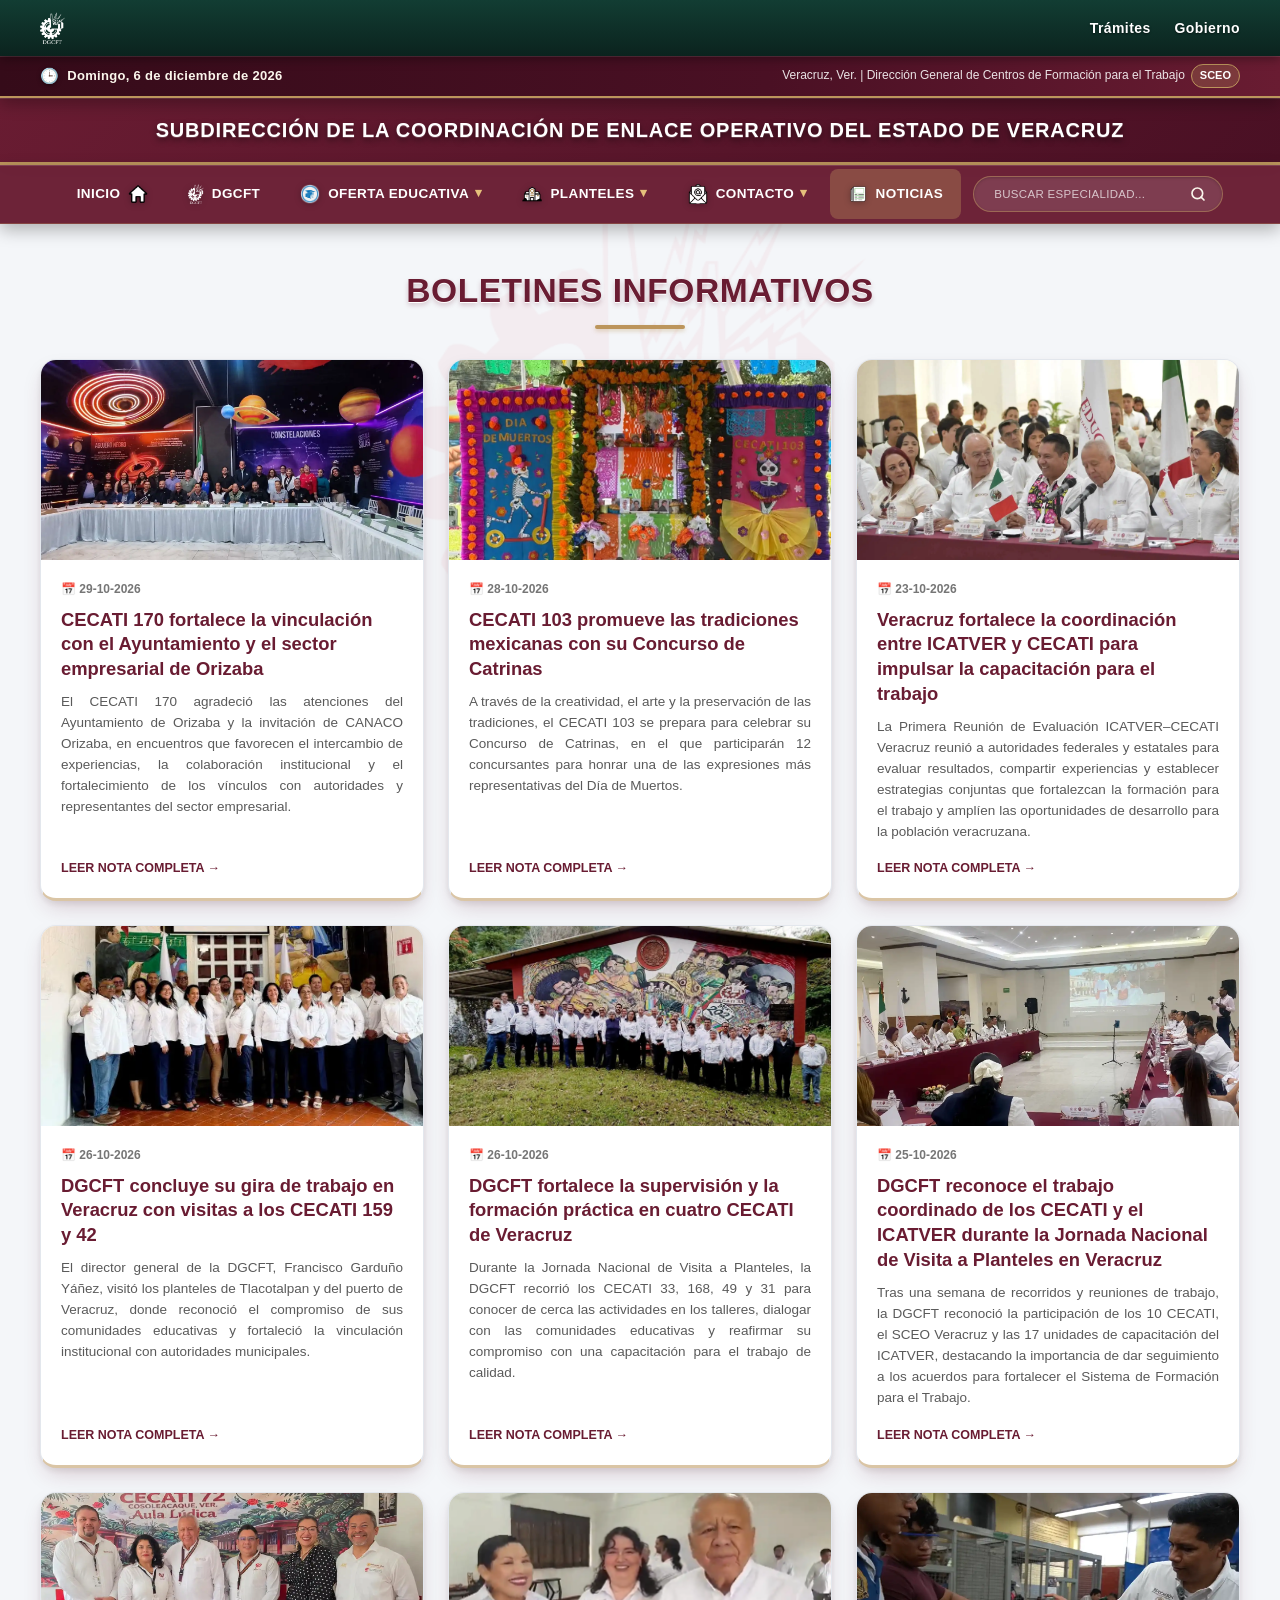
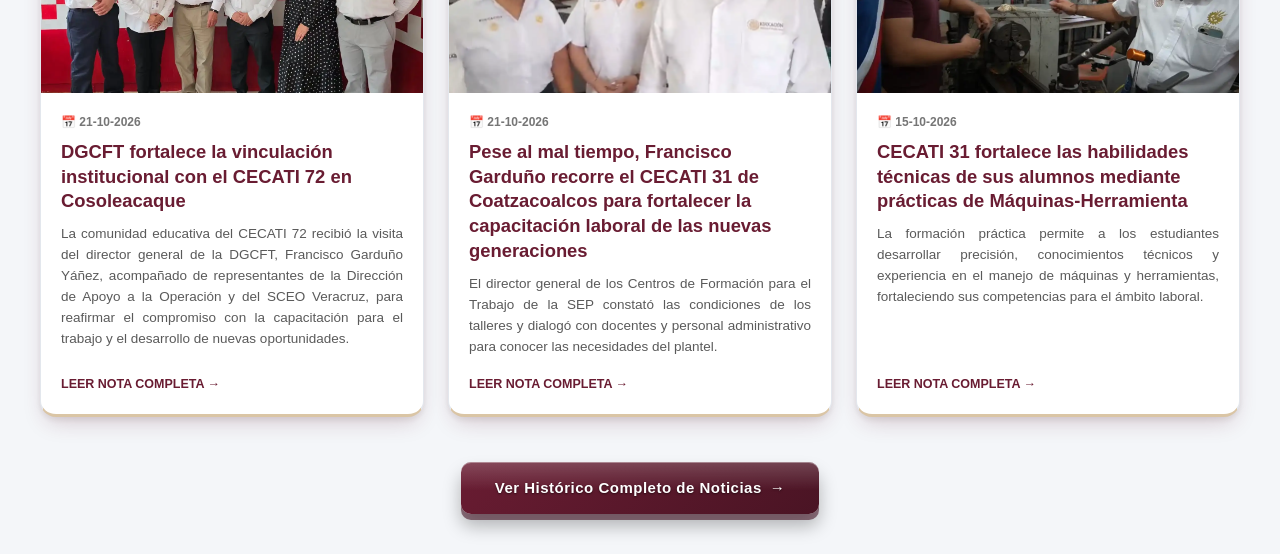
==== commit b526bf73: "Add files via upload" ====
--- a/boletines.html
+++ b/boletines.html
@@ -7,7 +7,7 @@
       window.dataLayer = window.dataLayer || [];
       function gtag(){dataLayer.push(arguments);}
       gtag('js', new Date());
-      gtag('config', 'G-FV0WM3D19C');
+      gtag('config', 'G-FV0WM3D19C', { cookie_domain: window.location.hostname });
     </script>
 
     <meta charset="UTF-8">
@@ -22,8 +22,8 @@
     <link rel="icon" href="imagenes/favicon.ico">
     <link href="https://framework-gb.cdn.gob.mx/gm/v3/assets/images/favicon.ico" rel="shortcut icon">
 
-    <!-- Fuente alternativa similar a Patria (Montserrat) -->
-    <link href="https://fonts.googleapis.com/css2?family=Montserrat:wght@400;500;600;700;800&display=swap" rel="stylesheet">
+    <!-- Tipografía institucional del SND: Noto Sans (cuerpo). Patria se reserva para encabezados con la clase .patria -->
+    <link href="https://fonts.googleapis.com/css2?family=Noto+Sans:ital,wght@0,400;0,500;0,600;0,700;0,800;1,400&display=swap" rel="stylesheet">
 
     <!-- Estilos 3D Maestros Unificados -->
     <script>document.write('<link rel="stylesheet" href="css/index.css?v='+Math.floor(Date.now()/60000)+'">');</script>
--- a/css/index.css
+++ b/css/index.css
@@ -1,977 +1,1866 @@
-* {
-            margin: 0;
-            padding: 0;
-            box-sizing: border-box;
-        }
-
-        .banner-marquesina {
-            position: relative;
-            width: 100%;
-            overflow: hidden;
-            background: #fff;
-            aspect-ratio: 1919 / 440; /* misma proporción que banner-youtube.jpg, evita saltos al cargar */
-        }
-
-        .banner-marquesina-slide {
-            position: absolute;
-            inset: 0;
-            display: block;
-            opacity: 0;
-            transition: opacity .6s ease;
-            pointer-events: none;
-        }
-
-        .banner-marquesina-slide.is-active {
-            opacity: 1;
-            pointer-events: auto;
-        }
-
-        .banner-marquesina-slide img {
-            width: 100%;
-            height: 100%;
-            display: block;
-            object-fit: cover;
-        }
-
-        .banner-marquesina-flecha {
-            position: absolute;
-            top: 50%;
-            transform: translateY(-50%);
-            width: 36px;
-            height: 36px;
-            border-radius: 50%;
-            background: rgba(0, 0, 0, 0.55);
-            color: #fff;
-            border: 2px solid #fff;
-            font-size: 16px;
-            line-height: 1;
-            display: flex;
-            align-items: center;
-            justify-content: center;
-            cursor: pointer;
-            z-index: 2;
-            transition: background-color .2s ease;
-        }
-
-        .banner-marquesina-flecha:hover {
-            background: rgba(0, 0, 0, 0.8);
-        }
-
-        .banner-marquesina-flecha-izq {
-            left: 12px;
-        }
-
-        .banner-marquesina-flecha-der {
-            right: 12px;
-        }
-
-        .banner-marquesina-puntos {
-            position: absolute;
-            left: 50%;
-            bottom: 10px;
-            transform: translateX(-50%);
-            display: flex;
-            gap: 8px;
-            z-index: 2;
-        }
-
-        .banner-marquesina-punto {
-            width: 10px;
-            height: 10px;
-            border-radius: 50%;
-            border: 2px solid #fff;
-            background: rgba(0, 0, 0, 0.55);
-            cursor: pointer;
-            padding: 0;
-        }
-
-        .banner-marquesina-punto.is-active {
-            background: #fff;
-            border-color: #000;
-        }
-        
-        body {
-            font-family: Arial, sans-serif;
-            background-color: #f5f5f5;
-            position: relative;
-            padding-top: 15px !important;
-        }
-        
-        /* Fondo de marca de agua usando pseudo-elemento */
-        body::before {
-            content: "";
-            position: fixed;
-            top: 0;
-            left: 0;
-            width: 100%;
-            height: 100%;
-            background-image: url('imagenes/DGCFT.png');
-            background-repeat: no-repeat;
-            background-position: center bottom;
-            background-attachment: fixed;
-            background-size: 33%;
-            opacity: 0.20;
-            z-index: -1;
-            pointer-events: none;
-        }
-        
-        /* Encabezado principal */
-        .header-top {
-            background-color: #691c32;
-            padding: 10px 20px;
-            display: flex;
-            justify-content: center;
-            align-items: center;
-            border-bottom: 1px solid #e0e0e0;
-            color: white;
-            position: fixed;
-            top: 0;
-            left: 0;
-            right: 0;
-            z-index: 1000;
-        }
-        
-        .logo-gob {
-            height: 60px;
-        }
-        
-        /* Banner de subdirección */
-        .nav-subtitle {
-            background-color: #8B1538;
-            padding: 15px 20px;
-            text-align: center;
-            position: sticky;
-            top: 80px;
-            left: 0;
-            right: 0;
-            z-index: 1;
-        }
-        
-        .nav-subtitle h1 {
-            color: white;
-            font-size: 20px;
-            font-weight: 600;
-            margin: 0;
-        }
-        
-        /* Barra de navegación principal */
-        .nav-main {
-            background-color: #691c32;
-            border-top: 3px solid #FFD700;
-            padding: 0;
-            position: sticky;
-            top: 130px;
-            left: 0;
-            right: 0;
-            z-index: 998;
-        }
-        
-        .nav-main ul {
-            list-style: none;
-            display: flex;
-            justify-content: center;
-            align-items: center;
-            margin: 0;
-            padding: 0;
-        }
-        
-        .nav-main li {
-            position: relative;
-        }
-        
-        .nav-main a {
-            display: flex;
-            align-items: center;
-            padding: 15px 20px;
-            text-decoration: none;
-            color: white;
-            font-size: 14px;
-            font-weight: 500;
-            transition: background-color 0.3s;
-        }
-        
-        .nav-main a:hover {
-            background-color: #6B1028;
-        }
-        
-        /* Estilos para menú desplegable */
-        .dropdown {
-            position: relative;
-        }
-        
-        .dropdown-toggle::after {
-            content: " \25BC";
-            font-size: 12px;
-            margin-left: 5px;
-        }
-        
-        .dropdown-menu {
-            display: none;
-            position: absolute;
-            top: 100%;
-            left: 0;
-            background-color: #691c32;
-            min-width: 250px;
-            box-shadow: 0 2px 5px rgba(0,0,0,0.2);
-            z-index: 10000;
-            list-style: none;
-            padding: 10px 0;
-            margin: 0;
-            border: 1px solid #8B1538;
-            border-radius: 5px;
-            visibility: hidden;
-            opacity: 0;
-            transition: opacity 0.2s ease;
-        }
-        
-        .dropdown:hover .dropdown-menu {
-            visibility: visible;
-            opacity: 1;
-            display: block;
-        }
-        
-        .dropdown-menu li {
-            width: 100%;
-        }
-        
-        .dropdown-menu a {
-            display: block;
-            padding: 10px 15px;
-            color: white;
-            text-decoration: none;
-            font-size: 14px;
-            font-weight: 500;
-            transition: background-color 0.3s;
-            white-space: normal;
-            line-height: 1.4;
-        }
-        
-        .dropdown-menu a:hover {
-            background-color: #ddc9a3;
-            color: #333;
-        }
-        
-        /* Contenido principal */
-        .main-content {
-            min-height: 400px;
-            padding: 20px;
-            margin-top: 0px;
-        }
-        
-        /* Estilos para contenido de requisitos */
-        #requisitos-inscripcion {
-            max-width: 800px;
-            margin: 0 auto;
-            line-height: 1.6;
-        }
-        
-        #requisitos-inscripcion h2 {
-            color: #691c32;
-            font-size: 28px;
-            margin-bottom: 20px;
-            text-align: center;
-            border-bottom: 3px solid #FFD700;
-            padding-bottom: 10px;
-        }
-        
-        #requisitos-inscripcion h3 {
-            color: #8B1538;
-            font-size: 20px;
-            margin: 25px 0 15px 0;
-            font-weight: 600;
-        }
-        
-        #requisitos-inscripcion p {
-            margin-bottom: 15px;
-            color: #333;
-            font-size: 16px;
-        }
-        
-        #requisitos-inscripcion ul {
-            margin: 15px 0;
-            padding-left: 30px;
-        }
-        
-        #requisitos-inscripcion li {
-            margin-bottom: 10px;
-            color: #333;
-            font-size: 16px;
-        }
-        
-        /* Estilos para contenido de especialidades */
-        #especialidades-contenido {
-            max-width: 1200px;
-            margin: 0 auto;
-            line-height: 1.6;
-        }
-        
-        #especialidades-contenido h2 {
-            color: #691c32;
-            font-size: 32px;
-            margin-bottom: 30px;
-            text-align: center;
-            border-bottom: 3px solid #FFD700;
-            padding-bottom: 15px;
-        }
-        
-        .especialidades-grid {
-            display: grid;
-            grid-template-columns: 1fr 1fr 1fr;
-            gap: 20px;
-            margin-top: 30px;
-            max-width: 1200px;
-            margin-left: auto;
-            margin-right: auto;
-        }
-        
-        .especialidad-item:hover {
-            transform: translateY(-5px);
-            box-shadow: 0 8px 25px rgba(105, 28, 50, 0.2);
-            border-color: #691c32;
-        }
-        
-        .especialidad-imagen {
-            width: 100%;
-            height: 160px;
-            object-fit: contain;
-            background-color: #f8f9fa;
-            padding: 10px;
-            box-sizing: border-box;
-            transition: transform 0.3s ease;
-        }
-        
-        .especialidad-item:hover .especialidad-imagen {
-            transform: scale(1.05);
-        }
-        
-        .especialidad-header {
-            background-color: #691c32;
-            color: white;
-            padding: 15px;
-            cursor: pointer;
-            display: flex;
-            justify-content: center;
-            align-items: center;
-            transition: background-color 0.3s ease;
-            flex: 1;
-        }
-        
-        .especialidad-header:hover {
-            background-color: #8B1538;
-        }
-        
-        .especialidad-header h3 {
-            margin: 0;
-            font-size: 16px;
-            font-weight: 600;
-            text-align: center;
-            line-height: 1.3;
-        }
-        
-        .planteles-list {
-            padding: 0;
-            max-height: 0;
-            overflow: hidden;
-            transition: max-height 0.3s ease, padding 0.3s ease;
-            border-top: 1px solid #e9ecef;
-            display: none;
-        }
-        
-        .planteles-list.active {
-            max-height: 700px;
-            padding: 20px;
-            display: block;
-        }
-        
-        .planteles-list[style*="block"] {
-            max-height: 700px;
-            padding: 20px;
-        }
-        
-        .plantel-item {
-            padding: 4px 0;
-            border-bottom: 1px solid #e9ecef;
-            color: #333;
-            font-size: 13px;
-            transition: background-color 0.2s ease;
-        }
-        
-        .plantel-item:last-child {
-            border-bottom: none;
-        }
-        
-        .plantel-item:hover {
-            padding-left: 10px;
-            border-radius: 5px;
-        }
-        
-        .plantel-item strong {
-            color: #691c32;
-            font-weight: 600;
-        }
-        
-        /* Estilos para barra de búsqueda */
-        .search-container {
-            position: relative;
-            display: flex;
-            align-items: center;
-        }
-        
-        .search-box {
-            display: flex;
-            align-items: center;
-            background-color: rgba(255, 255, 255, 0.1);
-            border: 1px solid rgba(255, 255, 255, 0.3);
-            border-radius: 20px;
-            padding: 5px 10px;
-            margin: 0 10px;
-            transition: all 0.3s ease;
-        }
-        
-        .search-box:hover {
-            background-color: rgba(255, 255, 255, 0.15);
-            border-color: rgba(255, 255, 255, 0.5);
-        }
-        
-        .search-box:focus-within {
-            background-color: rgba(255, 255, 255, 0.2);
-            border-color: #FFD700;
-            box-shadow: 0 0 10px rgba(255, 215, 0, 0.3);
-        }
-        
-        #busqueda-especialidad {
-            background: transparent;
-            border: none;
-            color: white;
-            font-size: 12px;
-            padding: 5px 8px;
-            width: 180px;
-            outline: none;
-        }
-        
-        #busqueda-especialidad::placeholder {
-            color: rgba(255, 255, 255, 0.7);
-            font-size: 11px;
-        }
-        
-        #busqueda-especialidad:focus::placeholder {
-            color: rgba(255, 255, 255, 0.5);
-        }
-        
-        #search-btn {
-            background: transparent;
-            border: none;
-            color: white;
-            cursor: pointer;
-            padding: 3px;
-            display: flex;
-            align-items: center;
-            justify-content: center;
-            border-radius: 50%;
-            transition: all 0.3s ease;
-        }
-        
-        #search-btn:hover {
-            background-color: rgba(255, 215, 0, 0.2);
-            transform: scale(1.1);
-        }
-        
-        #search-btn svg {
-            width: 14px;
-            height: 14px;
-        }
-        
-        .search-results {
-            position: absolute;
-            top: 100%;
-            right: 10px;
-            background-color: #8B1538;
-            border: 1px solid #FFD700;
-            border-radius: 8px;
-            box-shadow: 0 4px 15px rgba(0,0,0,0.3);
-            max-height: 300px;
-            overflow-y: auto;
-            z-index: 10001;
-            min-width: 250px;
-            margin-top: 5px;
-        }
-        
-        .search-result-item {
-            padding: 10px 15px;
-            color: white;
-            cursor: pointer;
-            transition: background-color 0.2s ease;
-            border-bottom: 1px solid rgba(255,255,255,0.1);
-            font-size: 12px;
-            line-height: 1.3;
-        }
-        
-        .search-result-item:last-child {
-            border-bottom: none;
-        }
-        
-        .search-result-item:hover {
-            background-color: #691c32;
-        }
-        
-        .search-result-item strong {
-            color: #FFD700;
-            font-weight: 600;
-        }
-        
-        .search-no-results {
-            padding: 15px;
-            color: rgba(255, 255, 255, 0.7);
-            font-size: 12px;
-            text-align: center;
-            font-style: italic;
-        }
-        
-        /* Estilos mínimos para iconos de navegación */
-        .nav-item-with-icon {
-            display: flex;
-            flex-direction: column;
-            align-items: center;
-            text-align: center;
-        }
-        
-        .nav-icon {
-            width: 24px;
-            height: 24px;
-            margin-bottom: 4px;
-            object-fit: contain;
-        }
-        
-        .dropdown-toggle .nav-item-with-icon span {
-            display: block;
-            font-size: 12px;
-            font-weight: 500;
-        }
-        
-        /* ===========================================
-           DETALLE DE PLANTEL (contenido inyectado por JS)
-           =========================================== */
-        .plantel-info-grid {
-            display: grid;
-            grid-template-columns: 1fr 1fr;
-            gap: 20px;
-        }
-        .plantel-directorio-grid {
-            display: grid;
-            grid-template-columns: 1fr 1fr;
-            gap: 15px;
-        }
-        .plantel-directorio-item {
-            background: #f8f9fa;
-            padding: 20px;
-            border-radius: 8px;
-            /* Evita que correos largos rompan el layout */
-            overflow-wrap: anywhere;
-            word-break: break-word;
-            min-width: 0;
-        }
-        .plantel-directorio-item p {
-            overflow-wrap: anywhere;
-        }
-        .plantel-especialidades-grid {
-            display: grid;
-            grid-template-columns: 1fr 1fr 1fr;
-            gap: 15px;
-        }
-        .plantel-especialidad-btn {
-            background: white;
-            padding: 12px;
-            border-radius: 6px;
-            border: 1px solid #e9ecef;
-            text-align: center;
-            cursor: pointer;
-            transition: all 0.3s ease;
-            width: 100%;
-            min-width: 0;
-        }
-        .plantel-especialidad-btn:hover {
-            background: #f8f9fa;
-            border-color: #691c32;
-            transform: translateY(-2px);
-            box-shadow: 0 4px 8px rgba(105, 28, 50, 0.15);
-        }
-        .plantel-especialidad-btn p {
-            margin: 0;
-            color: #333;
-            font-size: 14px;
-            line-height: 1.4;
-            overflow-wrap: anywhere;
-        }
-
-        /* ===========================================
-           DISEÑO ADAPTABLE (RESPONSIVE)
-           Breakpoints:
-             - 1024px: tablets horizontales / laptops pequeñas
-             -  768px: tablets verticales / móviles grandes
-             -  480px: móviles
-             -  360px: móviles pequeños
-           =========================================== */
-
-        /* ---------- 1024px: Tablets horizontales ---------- */
-        @media (max-width: 1024px) {
-            .nav-subtitle h1 {
-                font-size: 18px;
-            }
-            .nav-main a {
-                padding: 12px 14px;
-                font-size: 13px;
-            }
-            .nav-icon {
-                width: 22px;
-                height: 22px;
-            }
-            .dropdown-toggle .nav-item-with-icon span {
-                font-size: 11px;
-            }
-            #busqueda-especialidad {
-                width: 150px;
-            }
-            .especialidades-grid {
-                grid-template-columns: 1fr 1fr;
-                max-width: 100%;
-                padding: 0 15px;
-            }
-            body::before {
-                background-size: 50%;
-            }
-        }
-
-        /* ---------- 768px: Tablets / móviles grandes ---------- */
-        @media (max-width: 768px) {
-            /* Las cabeceras dejan de ser fijas y vuelven al flujo del documento.
-               Esto evita el problema del margin-top:190px cuando el header crece. */
-            .header-top,
-            .nav-subtitle,
-            .nav-main {
-                position: relative;
-                top: auto;
-                left: auto;
-                right: auto;
-            }
-            .main-content {
-                margin-top: 20px;
-                padding: 15px;
-            }
-
-            .header-top {
-                padding: 8px 12px;
-            }
-            .logo-gob {
-                height: 50px;
-            }
-
-            .nav-subtitle {
-                padding: 12px 15px;
-            }
-            .nav-subtitle h1 {
-                font-size: 15px;
-                line-height: 1.3;
-            }
-
-            /* La barra de navegación permite que sus elementos hagan wrap */
-            .nav-main ul {
-                flex-wrap: wrap;
-                justify-content: space-around;
-            }
-            .nav-main a {
-                padding: 10px 8px;
-                font-size: 12px;
-            }
-            .nav-icon {
-                width: 20px;
-                height: 20px;
-                margin-bottom: 2px;
-            }
-            .dropdown-toggle .nav-item-with-icon span {
-                font-size: 10px;
-            }
-
-            /* === DROPDOWN MENUS EN MÓVIL ===
-               En táctil, :hover queda "pegado" tras el primer tap y eso
-               impide que el toggle funcione como toggle. Aquí desactivamos
-               :hover y :focus-within y usamos una clase .is-open manejada
-               por JS para tener control total del abrir/cerrar.
-               
-               Anclamos los dropdowns a la barra de navegación (no al <li>),
-               y forzamos el ancho con width explícito porque min-width:auto
-               + position:absolute hace que el menú colapse al ancho de la
-               palabra más larga (problema visible en CONTACTO). */
-            .dropdown:hover .dropdown-menu,
-            .dropdown:focus-within .dropdown-menu {
-                visibility: hidden;
-                opacity: 0;
-                display: none;
-            }
-            .dropdown.is-open .dropdown-menu {
-                visibility: visible !important;
-                opacity: 1 !important;
-                display: block !important;
-            }
-            .nav-main {
-                position: relative;
-            }
-            .dropdown {
-                position: static !important;
-            }
-            .dropdown-menu {
-                left: 8px !important;
-                right: 8px !important;
-                width: calc(100vw - 16px) !important;
-                min-width: 0 !important;
-                max-width: calc(100vw - 16px) !important;
-                max-height: 75vh;
-                overflow-y: auto;
-                box-sizing: border-box;
-            }
-            .dropdown-menu li {
-                width: 100%;
-            }
-            .dropdown-menu a {
-                font-size: 13px;
-                padding: 12px 14px;
-                line-height: 1.4;
-                white-space: normal;
-                overflow-wrap: anywhere;
-            }
-            .dropdown-menu a strong {
-                display: block;
-                margin-bottom: 3px;
-            }
-
-            /* La caja de búsqueda toma su propia línea, ancho completo */
-            .search-container {
-                flex-basis: 100%;
-                width: 100%;
-                order: 99;
-                padding: 8px 10px;
-                justify-content: center;
-            }
-            .search-box {
-                margin: 0;
-                flex: 1;
-                max-width: 500px;
-            }
-            #busqueda-especialidad {
-                width: 100%;
-                flex: 1;
-                font-size: 13px;
-            }
-            .search-results {
-                left: 10px;
-                right: 10px;
-                min-width: auto;
-            }
-
-            .especialidades-grid {
-                grid-template-columns: 1fr 1fr;
-                gap: 15px;
-                padding: 0 10px;
-            }
-            #especialidades-contenido h2 {
-                font-size: 24px;
-            }
-            .especialidad-imagen {
-                height: 130px;
-            }
-            .especialidad-header {
-                padding: 12px;
-            }
-            .especialidad-header h3 {
-                font-size: 14px;
-            }
-
-            #requisitos-inscripcion h2 {
-                font-size: 22px;
-            }
-            #requisitos-inscripcion h3 {
-                font-size: 17px;
-            }
-            #requisitos-inscripcion p,
-            #requisitos-inscripcion li {
-                font-size: 14px;
-            }
-
-            body::before {
-                background-size: 70%;
-                background-attachment: scroll;
-            }
-
-            /* Detalle de plantel: directorio pasa a 1 col, especialidades a 2 cols */
-            .plantel-directorio-grid {
-                grid-template-columns: 1fr;
-            }
-            .plantel-especialidades-grid {
-                grid-template-columns: 1fr 1fr;
-            }
-        }
-
-        /* ---------- 480px: Móviles ---------- */
-        @media (max-width: 480px) {
-            .nav-subtitle,
-            .nav-main {
-                position: relative !important;
-                top: auto !important;
-                left: auto !important;
-                right: auto !important;
-            }
-
-            .main-content {
-                margin-top: 20px !important;
-            }
-
-            body::before {
-                display: none !important;
-            }
-
-            .header-top {
-                padding: 6px 10px;
-            }
-            .logo-gob {
-                height: 40px;
-            }
-
-            .nav-subtitle {
-                padding: 10px 12px;
-                border-bottom-width: 2px;
-            }
-            .nav-subtitle h1 {
-                font-size: 12.5px;
-                line-height: 1.25;
-            }
-
-            .nav-main a {
-                padding: 8px 5px;
-            }
-            .dropdown-toggle .nav-item-with-icon span {
-                font-size: 9.5px;
-            }
-            .nav-icon {
-                width: 18px;
-                height: 18px;
-            }
-
-            /* Refuerzos al dropdown ya configurado en el breakpoint de 768px */
-            .dropdown-menu a {
-                font-size: 12.5px;
-                padding: 10px 12px;
-            }
-
-            .search-container {
-                padding: 6px 8px;
-            }
-            #busqueda-especialidad {
-                font-size: 13px;
-                padding: 6px 8px;
-            }
-
-            /* Grid de especialidades: una sola columna */
-            .especialidades-grid {
-                grid-template-columns: 1fr;
-                gap: 12px;
-                padding: 0 5px;
-            }
-            #especialidades-contenido h2 {
-                font-size: 20px;
-                margin-bottom: 20px;
-            }
-            .especialidad-imagen {
-                height: 180px;
-            }
-            .especialidad-header h3 {
-                font-size: 15px;
-            }
-
-            .main-content {
-                padding: 12px;
-                margin-top: 10px;
-            }
-
-            #requisitos-inscripcion h2 {
-                font-size: 19px;
-            }
-            #requisitos-inscripcion h3 {
-                font-size: 15px;
-            }
-            #requisitos-inscripcion p,
-            #requisitos-inscripcion li {
-                font-size: 13px;
-            }
-            #requisitos-inscripcion ul {
-                padding-left: 20px;
-            }
-
-            body::before {
-                background-size: 90%;
-                opacity: 0.12;
-            }
-
-            /* Detalle de plantel: todos los grids colapsan a 1 col */
-            .plantel-info-grid,
-            .plantel-directorio-grid,
-            .plantel-especialidades-grid {
-                grid-template-columns: 1fr;
-                gap: 12px;
-            }
-        }
-
-        /* ---------- 360px: Móviles muy pequeños ---------- */
-        @media (max-width: 360px) {
-            .nav-subtitle h1 {
-                font-size: 11px;
-            }
-            .nav-main a {
-                padding: 6px 3px;
-            }
-            .dropdown-toggle .nav-item-with-icon span {
-                font-size: 8.5px;
-            }
-            .nav-icon {
-                width: 16px;
-                height: 16px;
-            }
-        }
-
-        /* Estilos responsivos para noticias en index.html */
-        @media (max-width: 768px) {
-            #contenedor-noticias-index > div {
-                flex-direction: column !important;
-                gap: 20px !important;
-            }
-            #contenedor-noticias-index > div > div:first-child {
-                flex: 0 0 100% !important;
-            }
-            #contenedor-noticias-index > div > div:first-child img {
-                height: 250px !important;
-            }
-            #contenedor-noticias-index > div > div:last-child {
-                flex: 1 !important;
-            }
-            #contenedor-noticias-index h3 {
-                font-size: 1.4em !important;
-            }
-            #contenedor-noticias-index p {
-                font-size: 14px !important;
-            }
-        }
-
-        @media (max-width: 480px) {
-            #contenedor-noticias-index > div {
-                padding: 20px !important;
-                gap: 15px !important;
-            }
-            #contenedor-noticias-index > div > div:first-child img {
-                height: 200px !important;
-            }
-            #contenedor-noticias-index h3 {
-                font-size: 1.2em !important;
-                margin-bottom: 10px !important;
-            }
-            #contenedor-noticias-index p {
-                font-size: 13px !important;
-            }
-        }+/* ============================================================
+   SCEO VERACRUZ / DGCFT - SISTEMA DE DISEÑO MODERNO Y 3D
+   Hoja de Estilos Maestra Unificada
+   ============================================================ */
+
+/* Fuente Institucional Patria de gob.mx - Usamos la que carga el framework oficial */
+@import url('https://framework-gb.cdn.gob.mx/assets/fonts/patria/Patria.css');
+
+:root {
+    /* Paleta Institucional */
+    --color-guinda: #691C32;
+    --color-guinda-oscuro: #4A1024;
+    --color-guinda-profundo: #350B19;
+    --color-guinda-claro: #8B1538;
+    --color-dorado: #BC955C;
+    --color-dorado-oscuro: #9B7A3E;
+    --color-dorado-claro: #D4AF37;
+    --color-dorado-hover: #E5C07B;
+    --color-dorado-suave: #FBF6EC;
+    
+    /* Fondos y Neutros */
+    --color-fondo: #F4F6F9;
+    --color-tarjeta: #FFFFFF;
+    --color-texto: #2C2C2C;
+    --color-texto-secundario: #5A5A5A;
+    --color-texto-claro: #767676;
+    --color-borde: #E3E7ED;
+    --color-borde-dorado: rgba(188, 149, 92, 0.35);
+
+    /* Alturas y Espacios */
+    --gobmx-height: 56px;
+    --radio-card: 16px;
+    --radio-boton: 10px;
+
+    /* Sombras 3D y Profundidad */
+    --sombra-3d-suave: 0 6px 18px -3px rgba(0, 0, 0, 0.06), 0 3px 8px -2px rgba(105, 28, 50, 0.04);
+    --sombra-3d-card: 0 10px 25px -4px rgba(105, 28, 50, 0.08), 0 4px 10px -2px rgba(0, 0, 0, 0.04);
+    --sombra-3d-hover: 0 20px 40px -6px rgba(105, 28, 50, 0.22), 0 8px 16px -3px rgba(0, 0, 0, 0.08);
+    --sombra-3d-dropdown: 0 20px 45px rgba(0, 0, 0, 0.4), 0 6px 15px rgba(105, 28, 50, 0.2);
+    --sombra-3d-boton: 0 4px 12px rgba(105, 28, 50, 0.25), inset 0 1px 0 rgba(255, 255, 255, 0.2);
+}
+
+/* ------------------------------------------------------------
+   Reset y Base
+   ------------------------------------------------------------ */
+*, *::before, *::after {
+    margin: 0;
+    padding: 0;
+    box-sizing: border-box;
+}
+
+html {
+    scroll-behavior: smooth;
+    font-size: 16px;
+    margin: 0;
+    padding: 0;
+}
+
+body {
+    font-family: 'Patria', 'Montserrat', 'Inter', -apple-system, BlinkMacSystemFont, "Segoe UI", Roboto, sans-serif;
+    background-color: var(--color-fondo);
+    color: var(--color-texto);
+    line-height: 1.6;
+    /* CERO espacio en blanco: la barra de Gobierno de México encabeza el flujo normal */
+    padding-top: 0 !important;
+    margin: 0 !important;
+    position: relative;
+    min-height: 100vh;
+    overflow-x: hidden;
+    box-sizing: border-box;
+}
+
+/* Marca de agua institucional sutil en fondo */
+body::before {
+    content: "";
+    position: fixed;
+    top: 50%;
+    left: 50%;
+    transform: translate(-50%, -50%);
+    width: 600px;
+    height: 600px;
+    max-width: 80vw;
+    max-height: 80vh;
+    background-image: url('../imagenes/DGCFT.png');
+    background-repeat: no-repeat;
+    background-position: center center;
+    background-size: contain;
+    opacity: 0.04;
+    z-index: -1;
+    pointer-events: none;
+}
+
+/* ------------------------------------------------------------
+   Barra de Gobierno de México - Accesible y Sin Espacios en Blanco
+   ------------------------------------------------------------ */
+.gobmx-header-fallback {
+    position: relative !important;
+    top: 0;
+    left: 0;
+    width: 100%;
+    height: var(--gobmx-height);
+    min-height: 56px;
+    background-color: #0B231E !important;
+    z-index: 1050;
+    border-bottom: 2px solid #000;
+    margin: 0 !important;
+    padding: 0 !important;
+    box-sizing: border-box;
+    display: block !important;
+}
+
+/* Sobrescribir estilos del framework gob.mx que puedan causar líneas o márgenes */
+.navbar-fixed-top, nav.gobmx-navbar, header nav.navbar {
+    border-bottom: none !important;
+    box-shadow: none !important;
+    margin-bottom: 0 !important;
+}
+
+body > header:first-child {
+    border-bottom: none !important;
+    margin-bottom: 0 !important;
+}
+
+.gobmx-container {
+    max-width: 1240px;
+    height: 100%;
+    min-height: 56px;
+    margin: 0 auto;
+    padding: 0 20px;
+    display: flex !important;
+    justify-content: space-between !important;
+    align-items: center !important;
+}
+
+.gobmx-brand {
+    display: flex !important;
+    align-items: center !important;
+}
+
+.gobmx-brand img {
+    height: 32px;
+    width: auto;
+    display: block;
+}
+
+.gobmx-links {
+    display: flex !important;
+    align-items: center !important;
+    gap: 24px !important;
+}
+
+/* TEXTO DE TRÁMITES Y GOBIERNO 100% VISIBLE Y LEGIBLE */
+.gobmx-links a,
+.gobmx-header-fallback .gobmx-links a,
+header.gobmx-header-fallback a {
+    color: #FFFFFF !important;
+    text-decoration: none !important;
+    font-size: 14px !important;
+    font-weight: 600 !important;
+    letter-spacing: 0.4px !important;
+    display: inline-block !important;
+    opacity: 1 !important;
+    visibility: visible !important;
+    line-height: 1 !important;
+    transition: color 0.2s ease !important;
+}
+
+.gobmx-links a:hover,
+.gobmx-header-fallback .gobmx-links a:hover,
+header.gobmx-header-fallback a:hover {
+    color: var(--color-dorado-claro) !important;
+    text-decoration: underline !important;
+}
+
+/* ------------------------------------------------------------
+   1. Barra de la Fecha y Estado Institucional (Sin Empalme)
+   ------------------------------------------------------------ */
+.barra-fecha {
+    position: relative !important;
+    z-index: 995;
+    background: linear-gradient(90deg, var(--color-guinda-profundo) 0%, var(--color-guinda-oscuro) 60%, var(--color-guinda) 100%);
+    border-bottom: 2px solid var(--color-dorado);
+    box-shadow: 0 4px 12px rgba(0, 0, 0, 0.15);
+    padding: 8px 0;
+    margin: 0 !important;
+    clear: both !important;
+}
+
+.barra-fecha-container {
+    max-width: 1240px;
+    margin: 0 auto;
+    padding: 0 20px;
+    display: flex;
+    justify-content: space-between;
+    align-items: center;
+    font-size: 13px;
+    color: #FFFFFF;
+    gap: 15px;
+}
+
+.fecha-hoy {
+    display: flex;
+    align-items: center;
+    gap: 8px;
+    font-weight: 600;
+    letter-spacing: 0.3px;
+    color: var(--color-dorado-suave);
+}
+
+.fecha-hoy .icono-reloj {
+    font-size: 15px;
+    filter: drop-shadow(0 1px 2px rgba(0,0,0,0.5));
+}
+
+.institucion-sede {
+    font-size: 12px;
+    color: rgba(255, 255, 255, 0.88);
+    display: flex;
+    align-items: center;
+    gap: 6px;
+}
+
+.institucion-sede .badge-estado {
+    background: rgba(188, 149, 92, 0.25);
+    border: 1px solid var(--color-dorado);
+    color: #FFFFFF;
+    padding: 2px 8px;
+    border-radius: 12px;
+    font-size: 11px;
+    font-weight: 600;
+}
+
+/* ------------------------------------------------------------
+   2. Banner de Subdirección (Cabecera Principal 3D)
+   ------------------------------------------------------------ */
+.nav-subtitle {
+    background: linear-gradient(135deg, var(--color-guinda) 0%, var(--color-guinda-oscuro) 100%);
+    padding: 16px 20px;
+    text-align: center;
+    border-bottom: 3px solid var(--color-dorado);
+    box-shadow: 0 6px 18px rgba(0, 0, 0, 0.15);
+    position: relative;
+    z-index: 994;
+}
+
+.nav-subtitle h1 {
+    color: #FFFFFF;
+    font-size: 1.25rem;
+    font-weight: 700;
+    letter-spacing: 0.8px;
+    text-transform: uppercase;
+    margin: 0;
+    text-shadow: 0 2px 4px rgba(0, 0, 0, 0.4);
+    max-width: 1240px;
+    margin: 0 auto;
+}
+
+/* ------------------------------------------------------------
+   3. Barra de Navegación Principal (Glassmorphism & 3D)
+   ------------------------------------------------------------ */
+.nav-main {
+    background: rgba(105, 28, 50, 0.97);
+    backdrop-filter: blur(12px);
+    -webkit-backdrop-filter: blur(12px);
+    box-shadow: 0 8px 24px rgba(0, 0, 0, 0.16);
+    position: sticky;
+    top: 0 !important;
+    left: 0;
+    right: 0;
+    z-index: 1000;
+    border-bottom: 1px solid rgba(188, 149, 92, 0.3);
+}
+
+.nav-main ul {
+    list-style: none;
+    display: flex;
+    justify-content: center;
+    align-items: center;
+    margin: 0 auto;
+    padding: 0 10px;
+    max-width: 1300px;
+    flex-wrap: wrap;
+}
+
+.nav-main li {
+    position: relative;
+}
+
+.nav-main > ul > li > a {
+    display: flex;
+    align-items: center;
+    padding: 14px 18px;
+    text-decoration: none;
+    color: #FFFFFF;
+    font-size: 13.5px;
+    font-weight: 600;
+    letter-spacing: 0.4px;
+    transition: all 0.25s cubic-bezier(0.2, 0.8, 0.2, 1);
+    border-radius: 8px;
+    margin: 4px 2px;
+}
+
+.nav-item-with-icon {
+    display: flex;
+    align-items: center;
+    gap: 8px;
+}
+
+.nav-icon {
+    height: 20px;
+    width: auto;
+    object-fit: contain;
+    filter: drop-shadow(0 1px 3px rgba(0,0,0,0.3));
+    transition: transform 0.25s ease;
+}
+
+.nav-main > ul > li > a:hover {
+    background: rgba(188, 149, 92, 0.22);
+    color: #FFFFFF;
+    transform: translateY(-2px);
+    box-shadow: inset 0 0 0 1px var(--color-dorado);
+}
+
+.nav-main > ul > li > a:hover .nav-icon {
+    transform: scale(1.15);
+}
+
+/* ------------------------------------------------------------
+   4. Menú Desplegable (NO DESAPARECE, Letras 100% Visibles)
+   ------------------------------------------------------------ */
+.dropdown {
+    position: relative;
+}
+
+.dropdown-toggle::after {
+    content: " ▾";
+    font-size: 13px;
+    margin-left: 6px;
+    color: var(--color-dorado-hover);
+    transition: transform 0.25s ease;
+}
+
+.dropdown.is-open .dropdown-toggle::after {
+    transform: rotate(180deg);
+}
+
+/* Puente invisible: EVITA QUE EL MENÚ SE CIERRE AL MOVER EL CURSOR */
+.dropdown-menu::before {
+    content: '';
+    position: absolute;
+    top: -16px;
+    left: 0;
+    right: 0;
+    height: 16px;
+    background: transparent;
+}
+
+.dropdown-menu {
+    display: none;
+    position: absolute;
+    top: 100%;
+    left: 0;
+    background-color: var(--color-guinda-profundo) !important;
+    min-width: 320px;
+    max-width: 420px;
+    max-height: 75vh;
+    overflow-y: auto;
+    box-shadow: var(--sombra-3d-dropdown);
+    z-index: 10020;
+    list-style: none;
+    padding: 10px 0;
+    margin: 0;
+    border: 1px solid var(--color-dorado);
+    border-radius: 12px;
+    visibility: hidden;
+    opacity: 0;
+    transform: translateY(10px);
+    transition: opacity 0.25s ease, transform 0.25s ease, visibility 0.25s;
+    pointer-events: none;
+}
+
+/* Scrollbar estilizado en menús largos como Planteles */
+.dropdown-menu::-webkit-scrollbar {
+    width: 6px;
+}
+.dropdown-menu::-webkit-scrollbar-track {
+    background: var(--color-guinda-profundo);
+}
+.dropdown-menu::-webkit-scrollbar-thumb {
+    background: var(--color-dorado);
+    border-radius: 4px;
+}
+
+/* Al pasar el mouse O al tener la clase .is-open / .is-hovered se mantiene visible */
+.dropdown:hover .dropdown-menu,
+.dropdown.is-open .dropdown-menu,
+.dropdown.is-hovered .dropdown-menu {
+    display: block !important;
+    visibility: visible !important;
+    opacity: 1 !important;
+    transform: translateY(0);
+    pointer-events: auto;
+}
+
+.dropdown-menu li {
+    width: 100%;
+    border-bottom: 1px solid rgba(255, 255, 255, 0.08);
+}
+
+.dropdown-menu li:last-child {
+    border-bottom: none;
+}
+
+/* Letras y contraste de los items: 100% legibles (vence Bootstrap oficial gob.mx) */
+.nav-main .dropdown-menu a,
+.nav-main .dropdown-menu > li > a,
+.nav-main ul.dropdown-menu a,
+.dropdown-menu a {
+    display: block !important;
+    padding: 12px 18px !important;
+    color: #FFFFFF !important;
+    text-decoration: none !important;
+    font-size: 13.5px !important;
+    font-weight: 500 !important;
+    line-height: 1.45 !important;
+    transition: all 0.2s ease !important;
+    background-color: transparent !important;
+}
+
+.nav-main .dropdown-menu a strong,
+.nav-main .dropdown-menu > li > a strong,
+.dropdown-menu a strong {
+    color: var(--color-dorado-suave) !important;
+    font-weight: 700 !important;
+    display: inline-block !important;
+    margin-bottom: 3px !important;
+    font-size: 14px !important;
+}
+
+.nav-main .dropdown-menu a .contacto-titular,
+.dropdown-menu a .contacto-titular {
+    color: #E0E0E0 !important;
+    font-size: 12.5px !important;
+    display: block !important;
+}
+
+.nav-main .dropdown-menu a .contacto-email,
+.dropdown-menu a .contacto-email {
+    color: var(--color-dorado-hover) !important;
+    font-size: 12px !important;
+    font-family: monospace !important;
+    display: block !important;
+    margin-top: 2px !important;
+}
+
+/* Estado HOVER del item desplegable: FONDO DORADO, LETRAS OSCURAS CLARAMENTE VISIBLES */
+.nav-main .dropdown-menu a:hover,
+.nav-main .dropdown-menu a:focus,
+.nav-main .dropdown-menu > li > a:hover,
+.nav-main .dropdown-menu > li > a:focus,
+.dropdown-menu a:hover,
+.dropdown-menu a:focus {
+    background-color: var(--color-dorado) !important;
+    color: #111111 !important;
+    padding-left: 24px !important;
+}
+
+.nav-main .dropdown-menu a:hover strong,
+.nav-main .dropdown-menu a:focus strong,
+.nav-main .dropdown-menu > li > a:hover strong,
+.dropdown-menu a:hover strong,
+.dropdown-menu a:focus strong {
+    color: #111111 !important;
+}
+
+.nav-main .dropdown-menu a:hover .contacto-titular,
+.dropdown-menu a:hover .contacto-titular {
+    color: #222222 !important;
+}
+
+.nav-main .dropdown-menu a:hover .contacto-email,
+.dropdown-menu a:hover .contacto-email {
+    color: #0A0A0A !important;
+}
+
+/* ------------------------------------------------------------
+   5. Buscador de Especialidades en el Menú
+   ------------------------------------------------------------ */
+.search-container {
+    position: relative;
+    display: flex;
+    align-items: center;
+    margin-left: 10px;
+}
+
+.search-box {
+    display: flex;
+    align-items: center;
+    background: rgba(255, 255, 255, 0.12);
+    border: 1.5px solid rgba(188, 149, 92, 0.5);
+    border-radius: 24px;
+    padding: 4px 12px;
+    transition: all 0.3s ease;
+    box-shadow: inset 0 1px 3px rgba(0,0,0,0.2);
+}
+
+.search-box:hover {
+    background: rgba(255, 255, 255, 0.2);
+    border-color: var(--color-dorado-hover);
+}
+
+.search-box:focus-within {
+    background: rgba(255, 255, 255, 0.25);
+    border-color: var(--color-dorado);
+    box-shadow: 0 0 12px rgba(188, 149, 92, 0.4);
+}
+
+#busqueda-especialidad {
+    background: transparent;
+    border: none;
+    color: #FFFFFF;
+    font-size: 12.5px;
+    font-weight: 500;
+    padding: 6px 8px;
+    width: 200px;
+    outline: none;
+    font-family: inherit;
+}
+
+#busqueda-especialidad::placeholder {
+    color: rgba(255, 255, 255, 0.7);
+    font-size: 11.5px;
+    letter-spacing: 0.3px;
+}
+
+#search-btn {
+    background: transparent;
+    border: none;
+    color: var(--color-dorado-suave);
+    cursor: pointer;
+    display: flex;
+    align-items: center;
+    justify-content: center;
+    padding: 4px;
+    transition: transform 0.2s;
+}
+
+#search-btn:hover {
+    transform: scale(1.15);
+    color: #FFFFFF;
+}
+
+.search-results {
+    position: absolute;
+    top: calc(100% + 8px);
+    right: 0;
+    background: #FFFFFF;
+    border: 1px solid var(--color-dorado);
+    border-radius: 12px;
+    box-shadow: var(--sombra-3d-dropdown);
+    width: 320px;
+    max-height: 380px;
+    overflow-y: auto;
+    z-index: 10050;
+    padding: 6px 0;
+}
+
+.search-result-item {
+    padding: 10px 16px;
+    font-size: 13.5px;
+    color: var(--color-texto);
+    cursor: pointer;
+    border-bottom: 1px solid #F0F0F0;
+    transition: all 0.2s;
+}
+
+.search-result-item:last-child {
+    border-bottom: none;
+}
+
+.search-result-item:hover {
+    background: var(--color-dorado-suave);
+    color: var(--color-guinda);
+    padding-left: 20px;
+}
+
+.search-no-results {
+    padding: 16px;
+    text-align: center;
+    color: var(--color-texto-claro);
+    font-size: 13px;
+}
+
+/* ------------------------------------------------------------
+   6. Marquesina Carousel Hero (Moderno, Aspect Ratio Cuidado)
+   ------------------------------------------------------------ */
+.banner-marquesina-wrapper {
+    max-width: 1240px;
+    margin: 24px auto 0;
+    padding: 0 20px;
+    /* z-index neutro: los dropdowns del nav (z-index: 10020) deben quedar
+       encima de la marquesina en todo momento */
+    position: relative;
+    z-index: 2;
+}
+
+.banner-marquesina {
+    position: relative;
+    width: 100%;
+    overflow: hidden;
+    background: #000;
+    aspect-ratio: 1919 / 440;
+    min-height: 260px; /* Previene colapso en carga o renderizado para que los recuadros nunca la tapen */
+    border-radius: var(--radio-card);
+    box-shadow: var(--sombra-3d-card);
+    border: 1px solid rgba(188, 149, 92, 0.35);
+}
+
+.banner-marquesina-slide {
+    position: absolute;
+    inset: 0;
+    display: block;
+    opacity: 0;
+    transition: opacity 0.8s ease-in-out;
+    pointer-events: none;
+}
+
+.banner-marquesina-slide.is-active {
+    opacity: 1;
+    pointer-events: auto;
+}
+
+.banner-marquesina-slide img {
+    width: 100%;
+    height: 100%;
+    display: block;
+    object-fit: cover;
+}
+
+.banner-marquesina-flecha {
+    position: absolute;
+    top: 50%;
+    transform: translateY(-50%);
+    width: 44px;
+    height: 44px;
+    border-radius: 50%;
+    background: rgba(105, 28, 50, 0.75);
+    color: #FFFFFF;
+    border: 2px solid var(--color-dorado);
+    font-size: 18px;
+    line-height: 1;
+    display: flex;
+    align-items: center;
+    justify-content: center;
+    cursor: pointer;
+    z-index: 10;
+    transition: all 0.25s ease;
+    backdrop-filter: blur(4px);
+    box-shadow: 0 4px 12px rgba(0,0,0,0.3);
+}
+
+.banner-marquesina-flecha:hover {
+    background: var(--color-guinda);
+    border-color: #FFFFFF;
+    transform: translateY(-50%) scale(1.1);
+}
+
+.banner-marquesina-flecha-izq { left: 16px; }
+.banner-marquesina-flecha-der { right: 16px; }
+
+.banner-marquesina-puntos {
+    position: absolute;
+    left: 50%;
+    bottom: 14px;
+    transform: translateX(-50%);
+    display: flex;
+    gap: 10px;
+    z-index: 10;
+    background: rgba(0, 0, 0, 0.4);
+    padding: 6px 14px;
+    border-radius: 20px;
+    backdrop-filter: blur(4px);
+}
+
+.banner-marquesina-punto {
+    width: 12px;
+    height: 12px;
+    border-radius: 50%;
+    border: 2px solid #FFFFFF;
+    background: transparent;
+    cursor: pointer;
+    padding: 0;
+    transition: all 0.3s ease;
+}
+
+.banner-marquesina-punto.is-active {
+    background: var(--color-dorado);
+    border-color: var(--color-dorado);
+    width: 24px;
+    border-radius: 10px;
+}
+
+/* ------------------------------------------------------------
+   7. RECUADROS DE ACCESO RÁPIDO (NO TAPEN LA MARQUESINA)
+   Los recuadros vienen DESPUÉS de la marquesina en el DOM (flujo normal),
+   por lo que no la tapan. El z-index sólo sirve para que las sombras
+   se rendericen correctamente sobre el fondo. La marquesina tiene z-index:2
+   y los recuadros z-index:3, garantizando orden correcto sin solapamiento visual.
+   ------------------------------------------------------------ */
+.seccion-accesos-rapidos {
+    max-width: 1240px;
+    margin: 36px auto 16px;
+    padding: 0 20px;
+    position: relative;
+    z-index: 3;
+    /* Nunca empalmar hacia arriba: la separación la da el margin-top de 36px */
+    clear: both;
+}
+
+.accesos-grid {
+    display: grid;
+    grid-template-columns: repeat(4, 1fr);
+    gap: 22px;
+}
+
+.tarjeta-acceso {
+    background: linear-gradient(150deg, #FFFFFF 0%, #F9FAFC 100%);
+    border: 1px solid var(--color-borde);
+    border-bottom: 4px solid var(--color-dorado);
+    border-radius: var(--radio-card);
+    padding: 24px 20px;
+    text-decoration: none;
+    color: var(--color-texto);
+    cursor: pointer;
+    display: flex;
+    flex-direction: column;
+    justify-content: space-between;
+    box-shadow: var(--sombra-3d-card);
+    transition: all 0.3s cubic-bezier(0.2, 0.8, 0.2, 1);
+    position: relative;
+    overflow: hidden;
+}
+
+/* Efecto de luz 3D en la parte superior */
+.tarjeta-acceso::before {
+    content: "";
+    position: absolute;
+    top: 0;
+    left: 0;
+    right: 0;
+    height: 3px;
+    background: linear-gradient(90deg, transparent, rgba(188, 149, 92, 0.6), transparent);
+    opacity: 0;
+    transition: opacity 0.3s;
+}
+
+.tarjeta-acceso:hover {
+    transform: translateY(-8px) scale(1.02);
+    box-shadow: var(--sombra-3d-hover);
+    border-color: var(--color-guinda);
+    border-bottom-color: var(--color-guinda);
+}
+
+.tarjeta-acceso:hover::before {
+    opacity: 1;
+}
+
+.tarjeta-acceso-icono {
+    width: 60px;
+    height: 60px;
+    border-radius: 14px;
+    background: linear-gradient(135deg, var(--color-guinda) 0%, var(--color-guinda-oscuro) 100%);
+    color: var(--color-dorado-suave);
+    display: flex;
+    align-items: center;
+    justify-content: center;
+    margin-bottom: 18px;
+    box-shadow: var(--sombra-3d-boton);
+    transition: transform 0.3s ease;
+}
+
+.tarjeta-acceso:hover .tarjeta-acceso-icono {
+    transform: scale(1.1) rotate(2deg);
+    background: linear-gradient(135deg, var(--color-dorado) 0%, var(--color-guinda) 100%);
+    color: #FFFFFF;
+}
+
+.tarjeta-acceso-info h3 {
+    color: var(--color-guinda);
+    font-size: 1.05rem;
+    font-weight: 700;
+    letter-spacing: 0.3px;
+    margin-bottom: 8px;
+    line-height: 1.3;
+}
+
+.tarjeta-acceso-info p {
+    color: var(--color-texto-secundario);
+    font-size: 13px;
+    line-height: 1.5;
+    margin-bottom: 16px;
+}
+
+.tarjeta-acceso-btn {
+    display: inline-block;
+    color: var(--color-guinda);
+    font-size: 12.5px;
+    font-weight: 700;
+    text-transform: uppercase;
+    letter-spacing: 0.5px;
+    transition: color 0.2s, transform 0.2s;
+}
+
+.tarjeta-acceso:hover .tarjeta-acceso-btn {
+    color: var(--color-dorado);
+    transform: translateX(4px);
+}
+
+/* ------------------------------------------------------------
+   8. Contenido Principal & Noticias Recientes
+   ------------------------------------------------------------ */
+.main-content {
+    max-width: 1240px;
+    margin: 20px auto 40px;
+    padding: 0 20px;
+}
+
+.seccion-titulo-container {
+    text-align: center;
+    margin: 40px 0 30px;
+    position: relative;
+}
+
+.seccion-titulo-container h2 {
+    color: var(--color-guinda);
+    font-size: 2.1rem;
+    font-weight: 800;
+    letter-spacing: 0.5px;
+    text-transform: uppercase;
+    display: inline-block;
+    position: relative;
+    padding-bottom: 12px;
+}
+
+.seccion-titulo-container h2::after {
+    content: "";
+    position: absolute;
+    bottom: 0;
+    left: 50%;
+    transform: translateX(-50%);
+    width: 90px;
+    height: 4px;
+    background: var(--color-dorado);
+    border-radius: 2px;
+    box-shadow: 0 2px 4px rgba(188, 149, 92, 0.4);
+}
+
+/* Grid de Noticias Home */
+#contenedor-noticias-index {
+    display: flex;
+    flex-direction: column;
+    gap: 30px;
+}
+
+.tarjeta-noticia-home {
+    background: #FFFFFF;
+    border-radius: var(--radio-card);
+    box-shadow: var(--sombra-3d-card);
+    border: 1px solid var(--color-borde);
+    cursor: pointer;
+    display: flex;
+    gap: 32px;
+    padding: 24px;
+    transition: all 0.35s cubic-bezier(0.2, 0.8, 0.2, 1);
+    position: relative;
+    overflow: hidden;
+}
+
+.tarjeta-noticia-home:hover {
+    transform: translateY(-6px);
+    box-shadow: var(--sombra-3d-hover);
+    border-color: rgba(105, 28, 50, 0.3);
+}
+
+.tarjeta-noticia-img-wrap {
+    flex: 0 0 45%;
+    max-width: 45%;
+    height: 270px;
+    border-radius: 12px;
+    overflow: hidden;
+    position: relative;
+    box-shadow: 0 4px 12px rgba(0,0,0,0.1);
+}
+
+.tarjeta-noticia-img {
+    width: 100%;
+    height: 100%;
+    object-fit: cover;
+    display: block;
+    transition: transform 0.6s cubic-bezier(0.2, 0.8, 0.2, 1);
+}
+
+.tarjeta-noticia-home:hover .tarjeta-noticia-img {
+    transform: scale(1.06);
+}
+
+.tarjeta-noticia-badge {
+    position: absolute;
+    top: 12px;
+    left: 12px;
+    background: rgba(105, 28, 50, 0.88);
+    color: #FFFFFF;
+    font-size: 11px;
+    font-weight: 700;
+    text-transform: uppercase;
+    padding: 4px 10px;
+    border-radius: 20px;
+    backdrop-filter: blur(4px);
+    border: 1px solid var(--color-dorado);
+}
+
+.tarjeta-noticia-cuerpo {
+    flex: 1;
+    display: flex;
+    flex-direction: column;
+    justify-content: center;
+}
+
+.tarjeta-noticia-fecha {
+    color: var(--color-texto-claro);
+    font-size: 13px;
+    font-weight: 600;
+    margin-bottom: 10px;
+    display: flex;
+    align-items: center;
+    gap: 6px;
+}
+
+.tarjeta-noticia-titulo {
+    color: var(--color-guinda);
+    font-size: 1.45rem;
+    font-weight: 700;
+    line-height: 1.35;
+    margin-bottom: 14px;
+    transition: color 0.25s;
+}
+
+.tarjeta-noticia-home:hover .tarjeta-noticia-titulo {
+    color: var(--color-guinda-claro);
+}
+
+.tarjeta-noticia-resumen {
+    color: var(--color-texto-secundario);
+    font-size: 14.5px;
+    line-height: 1.65;
+    text-align: justify;
+    margin-bottom: 18px;
+}
+
+.tarjeta-noticia-cta {
+    margin-top: auto;
+}
+
+.tarjeta-noticia-btn {
+    display: inline-block;
+    color: var(--color-guinda);
+    font-size: 13px;
+    font-weight: 700;
+    text-transform: uppercase;
+    letter-spacing: 0.4px;
+    transition: all 0.2s;
+}
+
+.tarjeta-noticia-home:hover .tarjeta-noticia-btn {
+    color: var(--color-dorado);
+    transform: translateX(6px);
+}
+
+/* Botón Ver Más Noticias */
+.btn-ver-mas-noticias {
+    background: linear-gradient(135deg, var(--color-guinda) 0%, var(--color-guinda-oscuro) 100%);
+    color: #FFFFFF !important;
+    border: none;
+    padding: 14px 34px;
+    border-radius: var(--radio-boton);
+    cursor: pointer;
+    font-size: 15px;
+    font-weight: 700;
+    letter-spacing: 0.5px;
+    text-decoration: none;
+    display: inline-flex;
+    align-items: center;
+    gap: 8px;
+    box-shadow: var(--sombra-3d-boton);
+    transition: all 0.3s cubic-bezier(0.2, 0.8, 0.2, 1);
+}
+
+.btn-ver-mas-noticias:hover {
+    background: linear-gradient(135deg, var(--color-guinda-claro) 0%, var(--color-guinda) 100%);
+    transform: translateY(-3px);
+    box-shadow: 0 8px 20px rgba(105, 28, 50, 0.35);
+}
+
+/* ------------------------------------------------------------
+   9. Detalle de Noticia (Visualización 3D y Galería Limpia)
+   ------------------------------------------------------------ */
+.noticia-detalle-articulo {
+    background: #FFFFFF;
+    border-radius: 20px;
+    box-shadow: var(--sombra-3d-card);
+    border: 1px solid var(--color-borde-dorado);
+    padding: 40px;
+    margin: 20px auto;
+    max-width: 1100px;
+}
+
+.noticia-detalle-acciones {
+    margin-bottom: 24px;
+}
+
+.btn-regresar-3d {
+    background: linear-gradient(135deg, var(--color-guinda) 0%, var(--color-guinda-oscuro) 100%);
+    color: #FFFFFF !important;
+    border: none;
+    padding: 12px 26px;
+    border-radius: var(--radio-boton);
+    cursor: pointer;
+    font-size: 14px;
+    font-weight: 700;
+    box-shadow: var(--sombra-3d-boton);
+    transition: all 0.25s ease;
+    display: inline-flex;
+    align-items: center;
+    gap: 6px;
+}
+
+.btn-regresar-3d:hover {
+    background: linear-gradient(135deg, var(--color-guinda-claro) 0%, var(--color-guinda) 100%);
+    transform: translateY(-2px);
+    box-shadow: 0 6px 16px rgba(105, 28, 50, 0.3);
+}
+
+.noticia-detalle-encabezado {
+    margin-bottom: 24px;
+}
+
+.noticia-detalle-meta {
+    display: flex;
+    gap: 12px;
+    margin-bottom: 12px;
+}
+
+.meta-badge-fecha {
+    background: var(--color-dorado-suave);
+    color: var(--color-guinda);
+    font-size: 13px;
+    font-weight: 600;
+    padding: 4px 12px;
+    border-radius: 20px;
+    border: 1px solid rgba(188, 149, 92, 0.4);
+}
+
+.meta-badge-categoria {
+    background: #EBF3F8;
+    color: #0E5E8A;
+    font-size: 13px;
+    font-weight: 600;
+    padding: 4px 12px;
+    border-radius: 20px;
+}
+
+.noticia-detalle-titulo {
+    color: var(--color-guinda);
+    font-size: 2.2rem;
+    font-weight: 800;
+    line-height: 1.28;
+    margin-bottom: 16px;
+}
+
+.divisor-dorado-3d {
+    height: 4px;
+    width: 100px;
+    background: linear-gradient(90deg, var(--color-dorado) 0%, var(--color-dorado-hover) 100%);
+    border-radius: 2px;
+    box-shadow: 0 2px 4px rgba(188, 149, 92, 0.3);
+    margin-bottom: 24px;
+}
+
+.noticia-detalle-portada-wrap {
+    width: 100%;
+    max-height: 480px;
+    border-radius: 14px;
+    overflow: hidden;
+    margin-bottom: 28px;
+    box-shadow: var(--sombra-3d-card);
+}
+
+.noticia-detalle-portada {
+    width: 100%;
+    height: 100%;
+    max-height: 480px;
+    object-fit: cover;
+    display: block;
+}
+
+.noticia-detalle-contenido {
+    color: #2F2F2F;
+    font-size: 16px;
+    line-height: 1.8;
+    text-align: justify;
+    margin-bottom: 36px;
+}
+
+.noticia-detalle-contenido strong {
+    color: var(--color-guinda);
+}
+
+/* Galería de Fotografías del Evento (SIN DUPLICADOS) */
+.galeria-noticia-seccion {
+    margin-top: 40px;
+    padding-top: 30px;
+    border-top: 2px dashed #E5E8ED;
+}
+
+.galeria-noticia-titulo {
+    color: var(--color-guinda);
+    font-size: 1.6rem;
+    font-weight: 700;
+    margin-bottom: 22px;
+}
+
+.galeria-noticia-grid {
+    display: grid;
+    grid-template-columns: repeat(auto-fill, minmax(280px, 1fr));
+    gap: 20px;
+}
+
+.galeria-foto-card, .galeria-video-card {
+    height: 220px;
+    border-radius: 12px;
+    overflow: hidden;
+    position: relative;
+    cursor: pointer;
+    box-shadow: 0 4px 12px rgba(0,0,0,0.1);
+    border: 1px solid var(--color-borde);
+    transition: all 0.3s cubic-bezier(0.2, 0.8, 0.2, 1);
+}
+
+.galeria-foto-card:hover, .galeria-video-card:hover {
+    transform: translateY(-5px) scale(1.02);
+    box-shadow: var(--sombra-3d-hover);
+}
+
+.galeria-foto-img {
+    width: 100%;
+    height: 100%;
+    object-fit: cover;
+    display: block;
+}
+
+.galeria-foto-overlay {
+    position: absolute;
+    inset: 0;
+    background: rgba(105, 28, 50, 0.65);
+    display: flex;
+    align-items: center;
+    justify-content: center;
+    color: #FFFFFF;
+    font-weight: 600;
+    font-size: 13px;
+    opacity: 0;
+    transition: opacity 0.25s ease;
+}
+
+.galeria-foto-card:hover .galeria-foto-overlay {
+    opacity: 1;
+}
+
+.galeria-play-badge {
+    position: absolute;
+    top: 50%;
+    left: 50%;
+    transform: translate(-50%, -50%);
+    width: 56px;
+    height: 56px;
+    background: rgba(105, 28, 50, 0.85);
+    border: 2px solid #FFFFFF;
+    border-radius: 50%;
+    display: flex;
+    align-items: center;
+    justify-content: center;
+    box-shadow: 0 4px 12px rgba(0,0,0,0.4);
+    transition: transform 0.25s ease;
+}
+
+.galeria-video-card:hover .galeria-play-badge {
+    transform: translate(-50%, -50%) scale(1.15);
+    background: var(--color-guinda);
+}
+
+.galeria-video-label {
+    position: absolute;
+    bottom: 10px;
+    left: 10px;
+    right: 10px;
+    background: rgba(0,0,0,0.7);
+    color: #FFF;
+    font-size: 11px;
+    padding: 4px 8px;
+    border-radius: 6px;
+    text-align: center;
+}
+
+.noticia-detalle-footer-acciones {
+    text-align: center;
+    margin-top: 40px;
+}
+
+/* ------------------------------------------------------------
+   10. Tarjetas en boletines.html e historico.html
+   ------------------------------------------------------------ */
+.contenedor-boletines-grid {
+    display: grid;
+    grid-template-columns: repeat(3, 1fr);
+    gap: 24px;
+    margin-top: 24px;
+}
+
+.tarjeta-boletin-item {
+    background: #FFFFFF;
+    border-radius: var(--radio-card);
+    box-shadow: var(--sombra-3d-card);
+    border: 1px solid var(--color-borde);
+    overflow: hidden;
+    cursor: pointer;
+    display: flex;
+    flex-direction: column;
+    transition: all 0.3s cubic-bezier(0.2, 0.8, 0.2, 1);
+}
+
+.tarjeta-boletin-item:hover {
+    transform: translateY(-6px);
+    box-shadow: var(--sombra-3d-hover);
+    border-color: rgba(105, 28, 50, 0.3);
+}
+
+.tarjeta-boletin-img-wrap {
+    width: 100%;
+    height: 200px;
+    overflow: hidden;
+}
+
+.tarjeta-boletin-img {
+    width: 100%;
+    height: 100%;
+    object-fit: cover;
+    display: block;
+    transition: transform 0.5s ease;
+}
+
+.tarjeta-boletin-item:hover .tarjeta-boletin-img {
+    transform: scale(1.06);
+}
+
+.tarjeta-boletin-cuerpo {
+    padding: 20px;
+    display: flex;
+    flex-direction: column;
+    flex: 1;
+}
+
+.tarjeta-boletin-fecha {
+    color: var(--color-texto-claro);
+    font-size: 12px;
+    font-weight: 600;
+    margin-bottom: 8px;
+}
+
+.tarjeta-boletin-titulo {
+    color: var(--color-guinda);
+    font-size: 1.15rem;
+    font-weight: 700;
+    line-height: 1.35;
+    margin-bottom: 10px;
+}
+
+.tarjeta-boletin-resumen {
+    color: var(--color-texto-secundario);
+    font-size: 13.5px;
+    line-height: 1.55;
+    margin-bottom: 16px;
+    text-align: justify;
+}
+
+.tarjeta-boletin-btn {
+    margin-top: auto;
+    color: var(--color-guinda);
+    font-size: 12.5px;
+    font-weight: 700;
+    text-transform: uppercase;
+}
+
+/* ------------------------------------------------------------
+   10.1 Histórico de Noticias (Diseño Moderno 3D Unificado)
+   ------------------------------------------------------------ */
+#seccion-lista-historico {
+    max-width: 1200px;
+    margin: 30px auto;
+    padding: 0 20px;
+}
+
+#contenedor-historico {
+    display: flex;
+    flex-direction: column;
+    gap: 28px;
+    margin-top: 30px;
+}
+
+.u-style-22 {
+    background: #FFFFFF;
+    border-radius: var(--radio-card);
+    box-shadow: var(--sombra-3d-card);
+    border: 1px solid var(--color-borde);
+    padding: 28px;
+    transition: all 0.3s ease;
+}
+
+.u-style-22:hover {
+    box-shadow: var(--sombra-3d-hover);
+    border-color: rgba(188, 149, 92, 0.4);
+}
+
+.u-style-23 {
+    font-size: 1.6rem;
+    font-weight: 800;
+    color: var(--color-guinda);
+    border-bottom: 3px solid var(--color-dorado);
+    padding-bottom: 8px;
+    margin: 0 0 20px 0;
+    display: inline-block;
+    letter-spacing: 0.5px;
+}
+
+.u-style-24 {
+    margin-bottom: 22px;
+    padding-left: 14px;
+    border-left: 3px solid rgba(188, 149, 92, 0.3);
+}
+
+.u-style-25 {
+    font-size: 1.15rem;
+    font-weight: 700;
+    color: var(--color-dorado-oscuro);
+    margin: 10px 0 12px 0;
+    display: flex;
+    align-items: center;
+    gap: 8px;
+}
+
+.u-style-26 {
+    list-style: none;
+    padding: 0;
+    margin: 0;
+    display: flex;
+    flex-direction: column;
+    gap: 10px;
+}
+
+.u-style-27 {
+    background: #FAFAFA;
+    border: 1px solid var(--color-borde);
+    border-radius: 8px;
+    padding: 14px 20px;
+    cursor: pointer;
+    transition: all 0.25s ease;
+    font-size: 14px;
+    color: var(--color-texto);
+    display: flex;
+    align-items: center;
+    justify-content: space-between;
+}
+
+.u-style-27:hover {
+    background: #FFFFFF;
+    border-color: var(--color-dorado);
+    transform: translateX(8px);
+    box-shadow: 0 4px 14px rgba(188, 149, 92, 0.16);
+    color: var(--color-guinda);
+}
+
+.u-style-27 strong {
+    font-weight: 600;
+}
+
+
+/* ------------------------------------------------------------
+   11. Especialidades & Planteles (Vistas 3D)
+   ------------------------------------------------------------ */
+.seccion-oculta {
+    display: none;
+    visibility: hidden;
+    opacity: 0;
+}
+
+.seccion-visible {
+    display: block;
+    visibility: visible;
+    opacity: 1;
+    animation: fadeIn 0.3s ease-in;
+}
+
+#especialidades-contenido, #requisitos-inscripcion, #plantel-info, #especialidad-info {
+    max-width: 1200px;
+    margin: 20px auto;
+    position: relative;
+    z-index: 10;
+}
+
+.especialidades-grid {
+    display: grid;
+    grid-template-columns: repeat(3, 1fr);
+    gap: 22px;
+    margin-top: 30px;
+}
+
+.especialidad-item {
+    background: #FFFFFF;
+    border-radius: var(--radio-card);
+    box-shadow: var(--sombra-3d-card);
+    border: 1px solid var(--color-borde);
+    overflow: hidden;
+    transition: all 0.3s ease;
+}
+
+.especialidad-item:hover {
+    transform: translateY(-5px);
+    box-shadow: var(--sombra-3d-hover);
+    border-color: var(--color-guinda);
+}
+
+.especialidad-imagen {
+    width: 100%;
+    height: 160px;
+    object-fit: contain;
+    background-color: #F8F9FA;
+    padding: 16px;
+    transition: transform 0.3s ease;
+    cursor: pointer;
+}
+
+.especialidad-item:hover .especialidad-imagen {
+    transform: scale(1.05);
+}
+
+.especialidad-header {
+    background: linear-gradient(135deg, var(--color-guinda) 0%, var(--color-guinda-oscuro) 100%);
+    color: #FFFFFF;
+    padding: 14px;
+    cursor: pointer;
+    text-align: center;
+    border-top: 1px solid rgba(188, 149, 92, 0.3);
+    transition: background 0.3s;
+    display: flex;
+    align-items: center;
+    justify-content: center;
+}
+
+.especialidad-header:hover, .especialidad-header.active {
+    background: linear-gradient(135deg, var(--color-guinda-claro) 0%, var(--color-guinda) 100%);
+}
+
+.especialidad-header h3 {
+    font-size: 15px;
+    font-weight: 700;
+    margin: 0;
+}
+
+.planteles-list {
+    padding: 16px;
+    background: #F9FAFC;
+    border-top: 1px solid var(--color-borde);
+    text-align: center;
+}
+
+.planteles-oculto {
+    display: none !important;
+}
+
+.planteles-visible {
+    display: block !important;
+    animation: fadeIn 0.3s ease-in;
+}
+
+@keyframes fadeIn {
+    from {
+        opacity: 0;
+        transform: translateY(-10px);
+    }
+    to {
+        opacity: 1;
+        transform: translateY(0);
+    }
+}
+
+.plantel-item {
+    padding: 8px 12px;
+    margin-bottom: 6px;
+    background: #FFFFFF;
+    border: 1px solid var(--color-borde);
+    border-radius: 8px;
+    font-size: 13px;
+    cursor: pointer;
+    transition: all 0.2s;
+    text-align: center;
+}
+
+.plantel-item:hover {
+    background: var(--color-dorado-suave);
+    border-color: var(--color-guinda);
+    transform: translateX(4px);
+}
+
+.plantel-item strong {
+    color: var(--color-guinda);
+}
+
+/* Plantel Hero & Detalle */
+.plantel-hero-card, .especialidad-hero-card {
+    background: #FFFFFF;
+    border-radius: var(--radio-card);
+    padding: 30px;
+    text-align: center;
+    box-shadow: var(--sombra-3d-card);
+    border: 1px solid var(--color-borde-dorado);
+    margin-bottom: 24px;
+}
+
+.plantel-hero-img-wrap {
+    max-width: 700px;
+    max-height: 340px;
+    margin: 0 auto 20px;
+    border-radius: 12px;
+    overflow: hidden;
+    box-shadow: 0 6px 18px rgba(0,0,0,0.15);
+}
+
+.plantel-hero-img {
+    width: 100%;
+    height: 100%;
+    object-fit: cover;
+    display: block;
+}
+
+.plantel-hero-title, .especialidad-hero-header {
+    display: flex;
+    align-items: center;
+    justify-content: center;
+    gap: 16px;
+    margin-bottom: 14px;
+}
+
+.plantel-badge-logo, .especialidad-badge-icon {
+    width: 60px;
+    height: auto;
+    object-fit: contain;
+}
+
+.plantel-hero-title h1, .especialidad-hero-header h1 {
+    color: var(--color-guinda);
+    font-size: 2.2rem;
+    font-weight: 800;
+    margin: 0;
+}
+
+.plantel-bloque-info, .especialidad-seccion-card {
+    background: #FFFFFF;
+    border-radius: var(--radio-card);
+    padding: 26px;
+    box-shadow: var(--sombra-3d-card);
+    border: 1px solid var(--color-borde);
+    margin-bottom: 22px;
+}
+
+.plantel-bloque-info h2, .especialidad-seccion-card h2 {
+    color: var(--color-guinda);
+    font-size: 1.4rem;
+    font-weight: 700;
+    margin-bottom: 16px;
+    border-bottom: 2px solid var(--color-dorado-suave);
+    padding-bottom: 8px;
+}
+
+.plantel-info-grid {
+    display: grid;
+    grid-template-columns: 1fr 1fr;
+    gap: 20px;
+    font-size: 15px;
+}
+
+.plantel-directorio-grid {
+    display: grid;
+    grid-template-columns: repeat(auto-fill, minmax(280px, 1fr));
+    gap: 16px;
+}
+
+.directorio-card-3d {
+    background: #F8F9FB;
+    border-radius: 10px;
+    padding: 16px;
+    border-left: 4px solid var(--color-guinda);
+    box-shadow: 0 2px 8px rgba(0,0,0,0.04);
+}
+
+.directorio-card-3d h3 {
+    color: var(--color-guinda);
+    font-size: 14px;
+    font-weight: 700;
+    margin-bottom: 8px;
+}
+
+.directorio-card-3d p {
+    font-size: 13px;
+    margin-bottom: 4px;
+}
+
+.directorio-card-3d a {
+    color: var(--color-guinda-claro);
+    font-weight: 600;
+    text-decoration: none;
+}
+
+.directorio-card-3d a:hover {
+    color: var(--color-dorado);
+    text-decoration: underline;
+}
+
+.plantel-especialidades-grid {
+    display: grid;
+    grid-template-columns: repeat(auto-fill, minmax(240px, 1fr));
+    gap: 12px;
+}
+
+.plantel-especialidad-btn {
+    background: #FFFFFF;
+    border: 1px solid var(--color-borde);
+    border-radius: 8px;
+    padding: 12px 16px;
+    text-align: left;
+    cursor: pointer;
+    font-size: 13.5px;
+    font-weight: 600;
+    color: var(--color-texto);
+    display: flex;
+    justify-content: space-between;
+    align-items: center;
+    transition: all 0.2s;
+}
+
+.plantel-especialidad-btn:hover {
+    background: var(--color-guinda);
+    color: #FFFFFF;
+    border-color: var(--color-guinda);
+    transform: translateY(-2px);
+    box-shadow: 0 4px 12px rgba(105, 28, 50, 0.2);
+}
+
+.plantel-especialidad-btn:hover .btn-arrow {
+    transform: translateX(4px);
+    color: var(--color-dorado);
+}
+
+/* Requisitos de Inscripción */
+.requisitos-card-3d {
+    background: #FFFFFF;
+    border-radius: var(--radio-card);
+    padding: 36px;
+    box-shadow: var(--sombra-3d-card);
+    border: 1px solid var(--color-borde-dorado);
+}
+
+.requisitos-card-3d h2 {
+    color: var(--color-guinda);
+    font-size: 1.8rem;
+    font-weight: 800;
+    margin-bottom: 20px;
+    border-bottom: 3px solid var(--color-dorado);
+    padding-bottom: 12px;
+}
+
+.requisitos-card-3d h3 {
+    color: var(--color-guinda-claro);
+    font-size: 1.25rem;
+    font-weight: 700;
+    margin: 24px 0 10px;
+}
+
+.requisitos-card-3d ul {
+    margin-left: 24px;
+    margin-bottom: 16px;
+}
+
+.requisitos-card-3d li {
+    margin-bottom: 8px;
+    font-size: 15px;
+}
+
+/* Modal Lightbox */
+#modal-imagen {
+    backdrop-filter: blur(8px);
+    background: rgba(10, 10, 10, 0.88) !important;
+}
+
+#modal-img {
+    box-shadow: 0 20px 60px rgba(0,0,0,0.6);
+    border: 2px solid rgba(188, 149, 92, 0.4);
+}
+
+/* ------------------------------------------------------------
+   12. Responsive Design (Tablets y Móviles)
+   ------------------------------------------------------------ */
+@media (max-width: 1024px) {
+    .accesos-grid {
+        grid-template-columns: repeat(2, 1fr);
+    }
+    .especialidades-grid {
+        grid-template-columns: repeat(2, 1fr);
+    }
+    .contenedor-boletines-grid {
+        grid-template-columns: repeat(2, 1fr);
+    }
+    .tarjeta-noticia-img-wrap {
+        flex: 0 0 50%;
+        max-width: 50%;
+    }
+}
+
+@media (max-width: 768px) {
+    body {
+        /* En móvil la barra de GobMx puede ser sticky/fija:
+           mantenemos el mismo padding base */
+        padding-top: var(--gobmx-height);
+    }
+
+    .barra-fecha-container {
+        flex-direction: column;
+        align-items: flex-start;
+        gap: 6px;
+    }
+
+    .nav-subtitle h1 {
+        font-size: 1.05rem;
+    }
+
+    /* En móvil el nav no es sticky para evitar saturar la pantalla */
+    .nav-main {
+        position: relative;
+        top: 0;
+    }
+
+    .nav-main ul {
+        flex-direction: column;
+        width: 100%;
+        padding: 8px;
+    }
+
+    .nav-main > ul > li {
+        width: 100%;
+    }
+
+    .nav-main > ul > li > a {
+        width: 100%;
+        justify-content: space-between;
+        padding: 12px 16px;
+    }
+
+    /* Dropdown en móvil: estático para no salirse de la pantalla */
+    .dropdown-menu {
+        position: static !important;
+        width: 100% !important;
+        max-width: 100% !important;
+        box-shadow: none;
+        border-radius: 8px;
+        margin-top: 4px;
+        transform: none !important;
+        /* En móvil mostramos el menú al tener la clase is-open */
+        visibility: visible !important;
+        opacity: 1 !important;
+        pointer-events: auto !important;
+    }
+
+    /* Ocultar dropdown en móvil cuando NO está abierto */
+    .dropdown:not(.is-open) .dropdown-menu {
+        display: none !important;
+    }
+
+    /* Mostrar dropdown en móvil cuando SÍ está abierto */
+    .dropdown.is-open .dropdown-menu {
+        display: block !important;
+    }
+
+    .search-container {
+        width: 100%;
+        margin: 10px 0;
+    }
+
+    .search-box {
+        width: 100%;
+    }
+
+    #busqueda-especialidad {
+        width: 100%;
+    }
+
+    .accesos-grid {
+        grid-template-columns: 1fr;
+    }
+
+    .tarjeta-noticia-home {
+        flex-direction: column;
+        gap: 16px;
+    }
+
+    .tarjeta-noticia-img-wrap {
+        flex: 1;
+        max-width: 100%;
+        height: 220px;
+    }
+
+    .especialidades-grid {
+        grid-template-columns: 1fr;
+    }
+
+    .contenedor-boletines-grid {
+        grid-template-columns: 1fr;
+    }
+
+    .plantel-info-grid {
+        grid-template-columns: 1fr;
+    }
+
+    .noticia-detalle-articulo {
+        padding: 20px;
+    }
+
+    .noticia-detalle-titulo {
+        font-size: 1.6rem;
+    }
+
+    /* Marquesina en móvil: ocupa todo el ancho y previene colapso */
+    .banner-marquesina-wrapper {
+        padding: 0 10px;
+        margin-top: 16px;
+    }
+
+    .banner-marquesina {
+        min-height: 140px;
+        aspect-ratio: 16 / 9;
+    }
+
+    /* Recuadros en móvil con margen ajustado y despeje completo */
+    .seccion-accesos-rapidos {
+        margin-top: 24px;
+        padding: 0 10px;
+        clear: both;
+    }
+}
--- a/css/efectos-3d.css
+++ b/css/efectos-3d.css
@@ -0,0 +1,199 @@
+/* ============================================================
+   efectos-3d.css – Capa de profundidad 3D + correcciones de cabecera
+   Se carga DESPUÉS de index.css. No requiere tocar nada más.
+   ============================================================ */
+html, body { margin: 0 !important; padding: 0 !important; }
+body { padding-top: 0 !important; }
+
+/* Barra Gobierno de México: texto siempre visible, sin huecos debajo */
+.gobmx-header-fallback {
+    display: block !important;
+    background: linear-gradient(180deg, #123d33 0%, #0B231E 100%) !important;
+    box-shadow: 0 3px 10px rgba(0,0,0,.35);
+    margin: 0 !important;
+}
+.gobmx-links a, header.gobmx-header-fallback .gobmx-links a {
+    color: #fff !important; opacity: 1 !important; visibility: visible !important;
+    font-size: 14px !important; text-shadow: 0 1px 2px rgba(0,0,0,.5);
+}
+.gobmx-header-fallback + .barra-fecha, .barra-fecha + .nav-subtitle, .nav-subtitle + .nav-main { margin-top: 0 !important; }
+body > header:not(#gobmx-header-fallback), .navbar-fixed-top, nav.gobmx-navbar { display: none !important; }
+
+/* Cabeceras con relieve */
+.barra-fecha, .nav-subtitle, .nav-main {
+    box-shadow: 0 6px 16px rgba(0,0,0,.28), inset 0 1px 0 rgba(255,255,255,.14);
+}
+.nav-subtitle h1 { text-shadow: 0 1px 0 rgba(255,255,255,.18), 0 3px 6px rgba(0,0,0,.55); }
+.nav-main > ul > li > a { transition: transform .2s ease, box-shadow .2s ease, background .2s ease; }
+.nav-main > ul > li > a:hover { transform: translateY(-2px); box-shadow: 0 6px 12px rgba(0,0,0,.35), inset 0 1px 0 rgba(255,255,255,.2); }
+.dropdown-menu { box-shadow: 0 24px 48px rgba(0,0,0,.45), 0 0 0 1px rgba(188,149,92,.5) !important; z-index: 2000; }
+.dropdown-menu a { transition: padding-left .2s ease, background .2s ease; }
+
+/* Tarjetas con profundidad y levitación */
+.tarjeta-acceso, .tarjeta-noticia-home, .tarjeta-boletin-item, .directorio-card-3d,
+.plantel-bloque-info, .especialidad-seccion-card, .requisitos-card-3d, .especialidad-item {
+    transition: transform .25s ease, box-shadow .25s ease;
+    box-shadow: 0 1px 0 rgba(255,255,255,.9) inset, 0 10px 22px -6px rgba(105,28,50,.22), 0 3px 6px rgba(0,0,0,.08);
+    border-bottom: 3px solid rgba(188,149,92,.55);
+}
+.tarjeta-acceso:hover, .tarjeta-noticia-home:hover, .tarjeta-boletin-item:hover, .especialidad-item:hover {
+    box-shadow: 0 26px 46px -10px rgba(105,28,50,.38), 0 10px 18px rgba(0,0,0,.12);
+}
+.tarjeta-acceso { cursor: pointer; }
+.tarjeta-acceso-icono {
+    box-shadow: 0 8px 14px rgba(105,28,50,.35), inset 0 2px 0 rgba(255,255,255,.35), inset 0 -3px 0 rgba(0,0,0,.2);
+}
+.tarjeta-noticia-img, .tarjeta-boletin-img, .plantel-hero-img { box-shadow: 0 10px 22px rgba(0,0,0,.28); }
+
+/* Botones con volumen: se "hunden" al presionar */
+.btn-regresar-3d, .btn-ver-mas-noticias {
+    background-image: linear-gradient(180deg, rgba(255,255,255,.22), rgba(255,255,255,0) 55%);
+    box-shadow: 0 6px 0 rgba(60,10,28,.55), 0 12px 18px rgba(0,0,0,.28), inset 0 1px 0 rgba(255,255,255,.35);
+    transition: transform .12s ease, box-shadow .12s ease;
+}
+.btn-regresar-3d:hover, .btn-ver-mas-noticias:hover { transform: translateY(-2px); }
+.btn-regresar-3d:active, .btn-ver-mas-noticias:active {
+    transform: translateY(5px);
+    box-shadow: 0 1px 0 rgba(60,10,28,.55), 0 3px 6px rgba(0,0,0,.3);
+}
+
+/* Títulos de sección con relieve */
+.seccion-titulo-container h2 { text-shadow: 0 1px 0 #fff, 0 3px 5px rgba(105,28,50,.25); }
+
+/* Asegurar que las vistas ocultas por JS nunca dejen huecos */
+.seccion-oculta { display: none !important; }
+#noticia-detalle[style*="display: none"], #requisitos-inscripcion[style*="display: none"] { margin: 0 !important; }
+
+@media (prefers-reduced-motion: reduce) {
+    * { transition: none !important; animation: none !important; }
+}
+
+/* ---- Botones: conservar el fondo guinda (texto SIEMPRE legible) ---- */
+.btn-regresar-3d, .btn-ver-mas-noticias {
+    background: linear-gradient(180deg, rgba(255,255,255,.20), rgba(255,255,255,0) 55%),
+                linear-gradient(135deg, #691C32 0%, #4A1424 100%) !important;
+    color: #FFFFFF !important;
+    text-shadow: 0 1px 2px rgba(0,0,0,.5);
+}
+.btn-regresar-3d:hover, .btn-ver-mas-noticias:hover {
+    background: linear-gradient(180deg, rgba(255,255,255,.26), rgba(255,255,255,0) 55%),
+                linear-gradient(135deg, #8A2A45 0%, #691C32 100%) !important;
+}
+.btn-regresar-3d *, .btn-ver-mas-noticias * { color: #FFFFFF !important; }
+
+/* ---- Visor de imágenes ---- */
+.visor-imagen { background: rgba(10,4,8,.92) !important; flex-direction: column; }
+.visor-imagen #modal-img { cursor: default; box-shadow: 0 20px 60px rgba(0,0,0,.7); }
+.visor-btn {
+    position: absolute; z-index: 2; border: 2px solid rgba(188,149,92,.8); color: #fff;
+    background: linear-gradient(135deg, #691C32, #4A1424); cursor: pointer;
+    width: 52px; height: 52px; border-radius: 50%; font-size: 22px; line-height: 1;
+    display: flex; align-items: center; justify-content: center;
+    box-shadow: 0 6px 0 rgba(30,5,14,.6), 0 12px 20px rgba(0,0,0,.5);
+    transition: transform .12s ease, box-shadow .12s ease;
+}
+.visor-btn:hover { transform: translateY(-2px) scale(1.06); }
+.visor-btn:active { transform: translateY(4px); box-shadow: 0 1px 0 rgba(30,5,14,.6); }
+.visor-ant { left: 20px; top: 50%; margin-top: -26px; }
+.visor-sig { right: 20px; top: 50%; margin-top: -26px; }
+.visor-cerrar { right: 20px; top: 20px; width: 44px; height: 44px; font-size: 18px; }
+.visor-contador {
+    position: absolute; bottom: 20px; left: 50%; transform: translateX(-50%);
+    color: #fff; background: rgba(105,28,50,.9); border: 1px solid rgba(188,149,92,.7);
+    padding: 6px 16px; border-radius: 20px; font-size: 14px; font-weight: 600;
+}
+@media (max-width: 600px) { .visor-btn { width: 44px; height: 44px; } .visor-ant { left: 8px; } .visor-sig { right: 8px; } }
+
+/* ---- Directorio del plantel: 2 columnas y títulos siempre visibles ---- */
+.plantel-directorio-grid { grid-template-columns: repeat(2, minmax(0, 1fr)) !important; gap: 18px !important; }
+@media (max-width: 640px) { .plantel-directorio-grid { grid-template-columns: 1fr !important; } }
+.directorio-card-3d { transform: none; }
+.directorio-card-3d h3, .directorio-card-3d:hover h3 {
+    color: #691C32 !important; opacity: 1 !important; visibility: visible !important;
+    position: relative; z-index: 1;
+}
+
+/* ============================================================
+   MENÚ MÓVIL: botones redondeados (píldoras) deslizables de lado a lado
+   ============================================================ */
+@media (max-width: 768px) {
+    .nav-main {
+        position: sticky !important; top: 0 !important; z-index: 10010;
+        background: linear-gradient(90deg, #4A1424 0%, #691C32 55%, #8A2A45 100%) !important;
+        -webkit-backdrop-filter: none !important; backdrop-filter: none !important; /* para que el desplegable fijo se mida contra la pantalla */
+        padding: 8px 0 !important;
+    }
+    .nav-main > ul {
+        flex-direction: row !important; flex-wrap: nowrap !important;
+        justify-content: flex-start !important; align-items: center !important;
+        gap: 10px; width: 100% !important; max-width: none !important; margin: 0 !important;
+        padding: 6px 14px 10px !important;
+        overflow-x: auto; overflow-y: hidden;
+        -webkit-overflow-scrolling: touch; overscroll-behavior-x: contain;
+        scroll-snap-type: x proximity; scrollbar-width: none;
+    }
+    .nav-main > ul::-webkit-scrollbar { display: none; }
+    .nav-main > ul > li { width: auto !important; flex: 0 0 auto; scroll-snap-align: start; scroll-margin-left: 14px; }
+
+    /* Píldora */
+    .nav-main > ul > li > a {
+        width: auto !important; margin: 0 !important; padding: 10px 18px !important;
+        justify-content: center !important; white-space: nowrap;
+        border-radius: 999px !important;
+        background: rgba(255,255,255,.14) !important;
+        border: 1px solid rgba(188,149,92,.45);
+        font-size: 13px !important; font-weight: 600;
+        box-shadow: 0 3px 0 rgba(30,5,14,.55), 0 7px 12px rgba(0,0,0,.28), inset 0 1px 0 rgba(255,255,255,.25);
+        -webkit-tap-highlight-color: transparent;
+        transform: none !important;
+    }
+    .nav-main > ul > li > a:active { transform: translateY(3px) !important; box-shadow: 0 0 0 rgba(0,0,0,0), inset 0 2px 4px rgba(0,0,0,.3); }
+    .nav-main .nav-icon { display: none !important; }
+    .nav-main .nav-item-with-icon { gap: 0; }
+    .nav-main .nav-item-with-icon span { text-decoration: underline; text-underline-offset: 3px; text-decoration-thickness: 1px; }
+
+    /* Píldora activa (página actual o menú abierto) */
+    .nav-main > ul > li > a.nav-activa,
+    .nav-main > ul > li.dropdown.is-open > a {
+        background: linear-gradient(135deg, #B8405F 0%, #8A2A45 100%) !important;
+        border-color: #D4B483; color: #fff !important;
+    }
+    .nav-main > ul > li > a.nav-activa span,
+    .nav-main > ul > li.dropdown.is-open > a span { font-weight: 800; text-decoration-thickness: 2px; }
+    .dropdown-toggle::after { margin-left: 5px; }
+
+    /* Desplegables: panel flotante que no se corta por el deslizamiento */
+    .dropdown-menu {
+        position: fixed !important; left: 10px !important; right: 10px !important;
+        top: var(--nav-bottom, 120px) !important;
+        width: auto !important; min-width: 0 !important; max-width: none !important;
+        max-height: calc(100vh - var(--nav-bottom, 120px) - 14px) !important;
+        margin: 0 !important; border-radius: 16px !important;
+        box-shadow: 0 24px 48px rgba(0,0,0,.5), 0 0 0 1px rgba(188,149,92,.6) !important;
+        -webkit-overflow-scrolling: touch;
+    }
+    .dropdown-menu::before { display: none; }
+
+    /* Buscador como una píldora más, al final */
+    .nav-main .search-container { width: auto !important; margin: 0 !important; flex: 0 0 auto; position: static; }
+    .nav-main .search-box { width: 190px !important; border-radius: 999px; padding: 2px 12px; }
+    .nav-main #busqueda-especialidad { width: 100% !important; font-size: 13px; }
+    .search-results {
+        position: fixed !important; left: 10px !important; right: 10px !important;
+        top: var(--nav-bottom, 120px) !important; width: auto !important;
+        max-height: calc(100vh - var(--nav-bottom, 120px) - 14px) !important;
+    }
+}
+
+/* ---- Línea dorada bajo el nombre del plantel ----
+   Escritorio: centrada y del mismo ancho que el texto del plantel.
+   Móvil: ocupa todo el ancho del recuadro. */
+.plantel-hero-title { margin-bottom: 4px; }
+.plantel-hero-texto { display: flex; flex-direction: column; align-items: stretch; }
+.plantel-hero-texto .divisor-dorado-3d { width: 100%; margin: 10px auto 0; }
+@media (max-width: 640px) {
+    .plantel-hero-title { flex-wrap: wrap; justify-content: center; row-gap: 0; }
+    .plantel-hero-texto { display: contents; }
+    .plantel-hero-title h1 { font-size: 1.8rem; text-align: center; }
+    .plantel-hero-texto .divisor-dorado-3d { flex: 0 0 100%; width: 100%; margin: 12px 0 0; }
+}
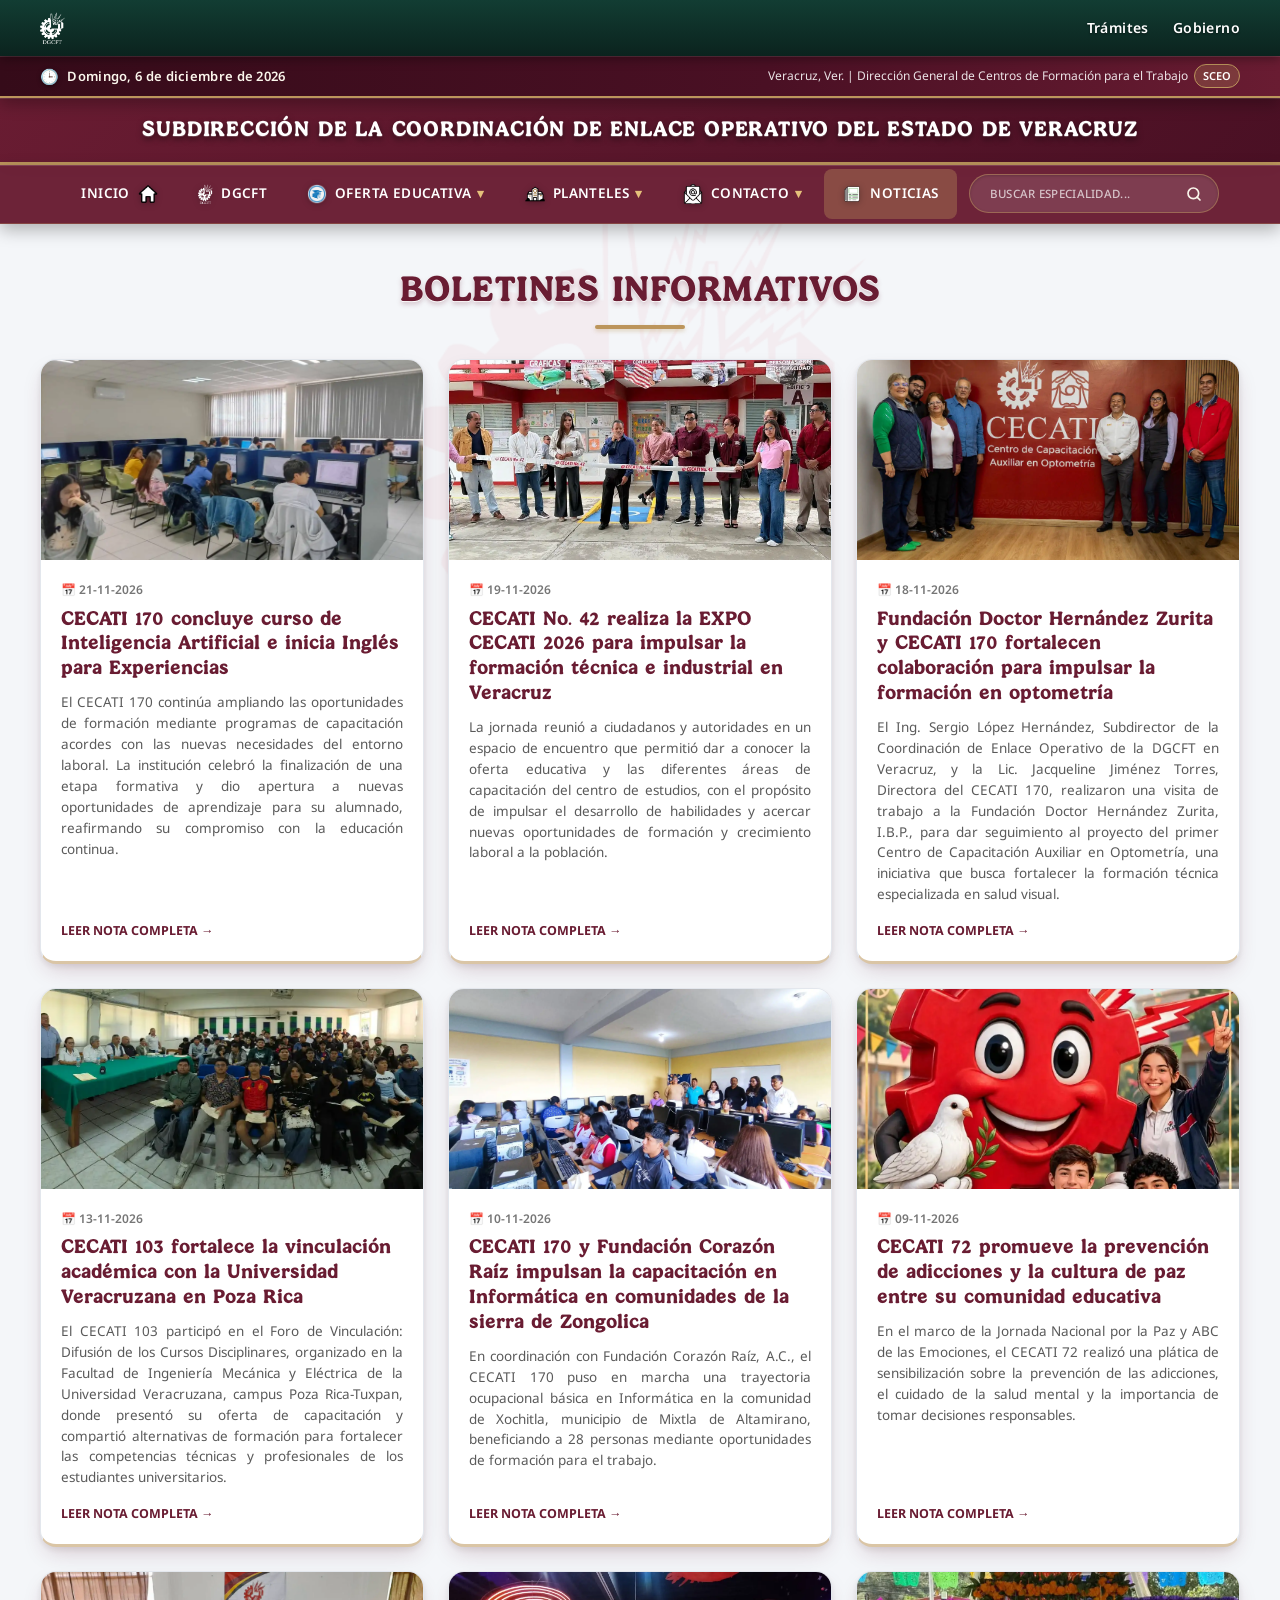
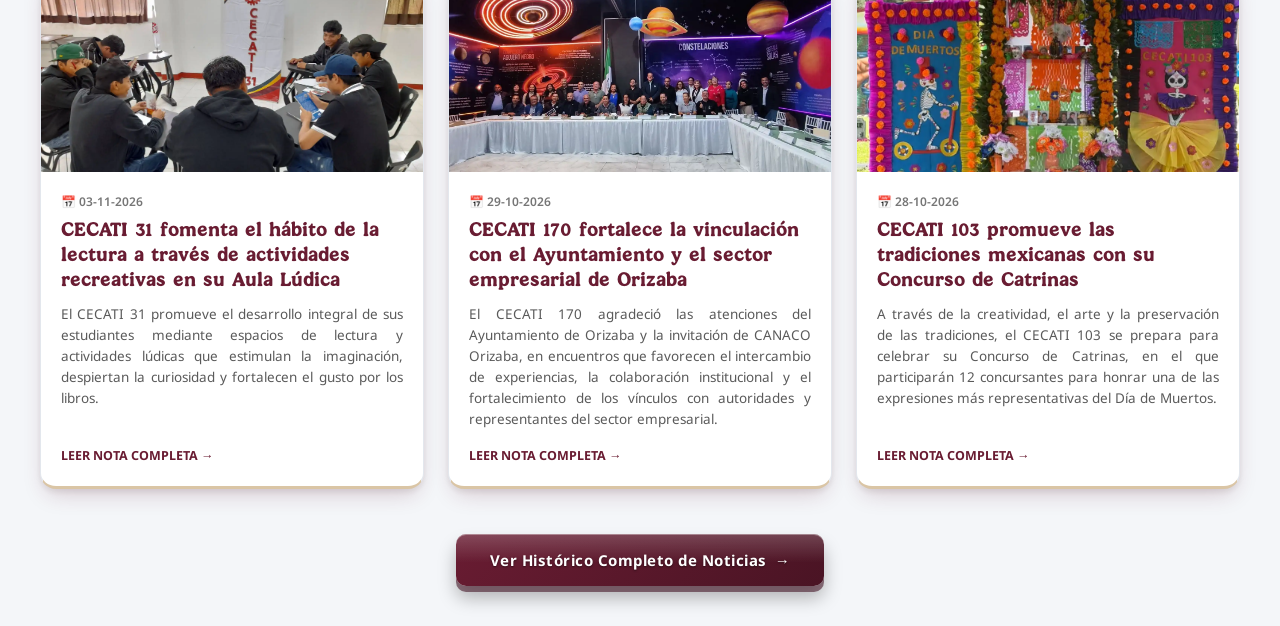
==== commit 4b671363: "Add files via upload" ====
--- a/boletines.html
+++ b/boletines.html
@@ -177,6 +177,7 @@
     <script>document.write('<script src="js/portal-data.js?v='+Math.floor(Date.now()/60000)+'"><\/script>');</script>
     <script>document.write('<script src="js/portal.js?v='+Math.floor(Date.now()/60000)+'"><\/script>');</script>
     <script>document.write('<script src="js/site.js?v='+Math.floor(Date.now()/60000)+'"><\/script>');</script>
+    <script>document.write('<script src="js/noticias/config.js?v='+Math.floor(Date.now()/60000)+'"><\/script>');</script>
     <script>document.write('<script src="js/boletines.js?v='+Math.floor(Date.now()/60000)+'"><\/script>');</script>
     <script>document.write('<script src="js/banner-marquesina.js?v='+Math.floor(Date.now()/60000)+'"><\/script>');</script>
     <script>document.write('<script src="js/fixes.js?v='+Math.floor(Date.now()/60000)+'"><\/script>');</script>
--- a/css/index.css
+++ b/css/index.css
@@ -4,7 +4,7 @@
    ============================================================ */
 
 /* Fuente Institucional Patria de gob.mx - Usamos la que carga el framework oficial */
-@import url('https://framework-gb.cdn.gob.mx/assets/fonts/patria/Patria.css');
+/* (Se eliminó el @import de Patria.css: devolvía error 404. Se usa Montserrat de Google Fonts) */
 
 :root {
     /* Paleta Institucional */
@@ -57,7 +57,7 @@
 }
 
 body {
-    font-family: 'Patria', 'Montserrat', 'Inter', -apple-system, BlinkMacSystemFont, "Segoe UI", Roboto, sans-serif;
+    font-family: 'Noto Sans', 'Segoe UI', Roboto, -apple-system, BlinkMacSystemFont, Arial, sans-serif;
     background-color: var(--color-fondo);
     color: var(--color-texto);
     line-height: 1.6;
--- a/css/efectos-3d.css
+++ b/css/efectos-3d.css
@@ -197,3 +197,302 @@
     .plantel-hero-title h1 { font-size: 1.8rem; text-align: center; }
     .plantel-hero-texto .divisor-dorado-3d { flex: 0 0 100%; width: 100%; margin: 12px 0 0; }
 }
+
+
+/* ============================================================
+   PATRIA (fuente oficial del SND) – solo para encabezados
+   Archivos en /fonts/patria/. Cuerpo de texto = Noto Sans.
+   ============================================================ */
+@font-face { font-family: 'Patria'; font-weight: 300; font-style: normal; font-display: swap;
+  src: url('../fonts/patria/Patria_Light.woff') format('woff'), url('../fonts/patria/Patria_Light.otf') format('opentype'); }
+@font-face { font-family: 'Patria'; font-weight: 400; font-style: normal; font-display: swap;
+  src: url('../fonts/patria/Patria_Regular.woff') format('woff'), url('../fonts/patria/Patria_Regular.otf') format('opentype'); }
+@font-face { font-family: 'Patria'; font-weight: 700; font-style: normal; font-display: swap;
+  src: url('../fonts/patria/Patria_Bold.woff') format('woff'), url('../fonts/patria/Patria_Bold.otf') format('opentype'); }
+
+/* Encabezados h1–h4 en Patria; los signos que Patria no trae (« » — – ° ®) caen a Noto Sans */
+h1, h2, h3, h4, .patria {
+    font-family: 'Patria', 'Noto Sans', 'Segoe UI', Roboto, Arial, sans-serif;
+}
+
+/* Evita la barra horizontal por menús desplegables ocultos que se salen del borde (no rompe el menú fijo) */
+html, body { overflow-x: clip; }
+
+/* ============================================================
+   REQUISITOS DE INSCRIPCIÓN – diseño interactivo con profundidad
+   ============================================================ */
+.req { --req-sombra: 0 10px 20px -8px rgba(105,28,50,.28), 0 2px 4px rgba(0,0,0,.06), inset 0 1px 0 #fff; }
+
+/* Colores de iconos (cada tarjeta define --c y --c2) */
+.req .c-guinda  { --c:#8B1538; --c2:#4A1024; }
+.req .c-dorado  { --c:#D4AF37; --c2:#9B7A3E; }
+.req .c-verde   { --c:#2E8B6E; --c2:#175240; }
+.req .c-azul    { --c:#3B7DBF; --c2:#1F4E80; }
+.req .c-naranja { --c:#E8883A; --c2:#B2521A; }
+.req .c-morado  { --c:#8A63B5; --c2:#573681; }
+.req .c-teal    { --c:#2AA3A3; --c2:#146464; }
+.req .c-rosa    { --c:#E0617F; --c2:#A82D4B; }
+
+/* Cabecera */
+.req-hero {
+    position: relative; overflow: hidden; display: flex; align-items: center; justify-content: space-between; gap: 24px;
+    padding: 34px 40px; margin-bottom: 28px; border-radius: 20px; color: #fff;
+    background: radial-gradient(circle at 85% 20%, rgba(188,149,92,.35), transparent 45%),
+                linear-gradient(135deg, #7A2038 0%, #4A1024 75%);
+    border-bottom: 5px solid #BC955C;
+    box-shadow: 0 22px 40px -14px rgba(74,16,36,.6), inset 0 1px 0 rgba(255,255,255,.22);
+}
+.req-hero h2 {
+    color: #fff; border: 0; margin: 0 0 10px; padding: 0; font-weight: 800;
+    font-size: clamp(1.5rem, 3.2vw, 2.2rem); line-height: 1.2; text-shadow: 0 3px 8px rgba(0,0,0,.35);
+}
+.req-hero p { margin: 0; max-width: 46ch; font-size: 1.05rem; color: rgba(255,255,255,.88); }
+.req-hero__arte { position: relative; flex: none; width: 170px; height: 130px; }
+.req-papel {
+    position: absolute; width: 82px; height: 98px; border-radius: 12px; display: grid; place-items: center; font-size: 38px;
+    background: linear-gradient(160deg, #fff, #F3E9D6);
+    box-shadow: 0 14px 22px rgba(0,0,0,.35), inset 0 -3px 0 rgba(188,149,92,.45);
+}
+.req-papel--1 { left: 0;    top: 18px; transform: rotate(-12deg); }
+.req-papel--2 { left: 42px; top: 0;    transform: rotate(4deg); z-index: 2; animation: req-flota 4s ease-in-out infinite; }
+.req-papel--3 { left: 88px; top: 22px; transform: rotate(14deg); }
+@keyframes req-flota { 0%,100% { transform: translateY(0) rotate(4deg); } 50% { transform: translateY(-8px) rotate(2deg); } }
+
+/* Bloques y títulos */
+.req-bloque { margin-bottom: 30px; }
+.req-titulo {
+    display: flex; align-items: center; gap: 12px; margin: 0 0 10px; color: #691C32; font-size: 1.4rem; font-weight: 800;
+}
+.req-titulo::before {
+    content: ""; width: 8px; height: 28px; border-radius: 6px;
+    background: linear-gradient(180deg, #D4AF37, #9B7A3E); box-shadow: 0 3px 6px rgba(155,122,62,.45);
+}
+.req-intro, .req-nota { margin: 0 0 16px; color: #5A5A5A; font-size: 15px; max-width: 75ch; }
+.req-nota { margin: 16px 0 0; }
+
+/* Progreso */
+.req-progreso {
+    margin-bottom: 20px; padding: 14px 18px; border-radius: 14px; background: #FBF6EC;
+    border: 1px solid rgba(188,149,92,.4); box-shadow: inset 0 2px 4px rgba(155,122,62,.15);
+}
+.req-progreso__fila { display: flex; justify-content: space-between; gap: 12px; flex-wrap: wrap; margin-bottom: 8px; font-weight: 700; color: #4A1024; font-size: 14px; }
+.req-progreso__fila #req-mensaje { font-weight: 500; color: #5A5A5A; }
+.req-barra { height: 14px; border-radius: 10px; background: #E7DCC6; overflow: hidden; box-shadow: inset 0 2px 4px rgba(0,0,0,.2); }
+.req-barra__relleno {
+    height: 100%; width: 0; border-radius: 10px; transition: width .4s ease;
+    background: linear-gradient(180deg, rgba(255,255,255,.35), rgba(255,255,255,0) 55%), linear-gradient(90deg, #D4AF37, #2E8B6E);
+}
+.req-completo .req-progreso { background: #E7F5EE; border-color: rgba(46,139,110,.5); }
+
+/* Tarjetas de documentos */
+.req-lista { display: grid; grid-template-columns: repeat(2, minmax(0, 1fr)); gap: 16px; perspective: 1100px; }
+.req-doc {
+    position: relative; display: flex; align-items: center; gap: 14px; padding: 16px 18px; cursor: pointer; border-radius: 16px;
+    background: #fff; border: 1px solid rgba(188,149,92,.35); border-bottom: 4px solid rgba(188,149,92,.55);
+    box-shadow: var(--req-sombra); transition: transform .25s ease, box-shadow .25s ease, background .25s ease, border-color .25s ease;
+}
+.req-doc:hover { transform: translateY(-4px) rotateX(4deg) rotateY(-2deg); box-shadow: 0 22px 34px -12px rgba(105,28,50,.4), 0 6px 10px rgba(0,0,0,.1); }
+.req-doc input { position: absolute; opacity: 0; width: 1px; height: 1px; }
+.req-doc input:focus-visible ~ .req-doc__check { outline: 3px solid #D4AF37; outline-offset: 3px; }
+.req-doc__icono, .req-paso__icono {
+    flex: none; width: 54px; height: 54px; display: grid; place-items: center; font-size: 27px; border-radius: 15px;
+    background: linear-gradient(145deg, var(--c), var(--c2));
+    box-shadow: 0 5px 0 rgba(0,0,0,.28), 0 12px 16px rgba(0,0,0,.2), inset 0 2px 0 rgba(255,255,255,.4);
+    transition: transform .25s ease;
+}
+.req-doc:hover .req-doc__icono { transform: translateZ(20px) scale(1.08) rotate(-4deg); }
+.req-doc__texto { display: flex; flex-direction: column; gap: 2px; min-width: 0; flex: 1; font-size: 15px; line-height: 1.35; color: #2C2C2C; }
+.req-doc__texto strong { font-weight: 700; }
+.req-doc__texto small { color: #5A5A5A; font-size: 13px; }
+.req-doc__check {
+    flex: none; width: 28px; height: 28px; border-radius: 50%; display: grid; place-items: center;
+    border: 2px dashed #BC955C; background: #fff; color: transparent; font-size: 16px; font-weight: 800; transition: all .2s ease;
+}
+.req-doc__check::after { content: "✓"; }
+.req-doc input:checked ~ .req-doc__check {
+    border: 2px solid #2E8B6E; color: #fff; transform: scale(1.1);
+    background: linear-gradient(145deg, #3FAE8A, #175240); box-shadow: 0 3px 0 rgba(0,0,0,.25);
+}
+.req-doc:has(input:checked) { background: #F1FAF5; border-color: rgba(46,139,110,.55); border-bottom-color: #2E8B6E; }
+
+/* Pasos del pago */
+.req-pasos { list-style: none; margin: 0; padding: 0; display: grid; grid-template-columns: repeat(4, minmax(0, 1fr)); gap: 18px; counter-reset: paso; }
+.req-paso {
+    position: relative; display: flex; flex-direction: column; align-items: center; text-align: center; gap: 12px; padding: 38px 16px 20px;
+    border-radius: 16px; background: #fff; font-size: 15px; line-height: 1.4;
+    border: 1px solid rgba(188,149,92,.35); border-bottom: 4px solid var(--c); box-shadow: var(--req-sombra);
+}
+.req-paso:not(:last-child)::after {
+    content: ""; position: absolute; top: 50%; right: -18px; width: 18px; height: 4px; transform: translateY(-50%);
+    background: repeating-linear-gradient(90deg, #BC955C 0 5px, transparent 5px 9px);
+}
+.req-paso__num {
+    position: absolute; top: -16px; left: 50%; margin-left: -16px; width: 32px; height: 32px; display: grid; place-items: center; border-radius: 50%;
+    color: #fff; font-weight: 800; background: linear-gradient(145deg, var(--c), var(--c2)); border: 3px solid #fff;
+    box-shadow: 0 4px 8px rgba(0,0,0,.3);
+}
+
+/* Duración */
+.req-datos { display: grid; grid-template-columns: repeat(2, minmax(0, 1fr)); gap: 16px; }
+.req-dato {
+    position: relative; overflow: hidden; display: flex; flex-direction: column; gap: 2px; padding: 22px 24px; border-radius: 18px; color: #fff;
+    background: linear-gradient(145deg, var(--c), var(--c2)); box-shadow: 0 8px 0 rgba(0,0,0,.22), 0 18px 28px -8px rgba(0,0,0,.35), inset 0 2px 0 rgba(255,255,255,.3);
+}
+.req-dato__icono { position: absolute; right: 16px; top: 10px; font-size: 54px; opacity: .3; transform: rotate(12deg); }
+.req-dato__cifra { font-size: clamp(1.9rem, 4vw, 2.6rem); font-weight: 800; line-height: 1.1; text-shadow: 0 2px 4px rgba(0,0,0,.3); }
+.req-dato__etiqueta { font-size: 15px; font-weight: 600; opacity: .95; }
+
+/* Inicio y calidad */
+.req-info { display: grid; grid-template-columns: repeat(2, minmax(0, 1fr)); gap: 18px; margin-bottom: 22px; }
+.req-info__card {
+    position: relative; padding: 52px 22px 22px; border-radius: 18px; background: #fff;
+    border: 1px solid rgba(188,149,92,.35); border-top: 6px solid var(--c); box-shadow: var(--req-sombra);
+}
+.req-info__icono {
+    position: absolute; top: -22px; left: 20px; width: 56px; height: 56px; display: grid; place-items: center; font-size: 28px; border-radius: 16px;
+    background: linear-gradient(145deg, var(--c), var(--c2)); box-shadow: 0 5px 0 rgba(0,0,0,.28), 0 12px 16px rgba(0,0,0,.22), inset 0 2px 0 rgba(255,255,255,.4);
+}
+.req-info__card h3 { margin: 0 0 8px; color: #691C32; font-size: 1.2rem; font-weight: 800; }
+.req-info__card p { margin: 0 0 8px; font-size: 15px; color: #2C2C2C; }
+.req-info__tip { padding: 10px 12px; border-radius: 10px; background: #FBF6EC; border-left: 4px solid #BC955C; }
+
+/* Certificación */
+.req-certificado {
+    display: flex; align-items: center; gap: 22px; padding: 26px 30px; border-radius: 20px; color: #fff;
+    background: radial-gradient(circle at 10% 20%, rgba(255,255,255,.18), transparent 40%), linear-gradient(135deg, #BC955C 0%, #8A6628 100%);
+    border-bottom: 5px solid #6E4F18; box-shadow: 0 20px 34px -12px rgba(110,79,24,.6), inset 0 1px 0 rgba(255,255,255,.4);
+}
+.req-certificado__sello {
+    flex: none; width: 78px; height: 78px; display: grid; place-items: center; font-size: 40px; border-radius: 50%;
+    background: linear-gradient(145deg, #fff, #F3E9D6); box-shadow: 0 6px 0 rgba(0,0,0,.25), 0 14px 20px rgba(0,0,0,.3);
+}
+.req-certificado h3 { margin: 0 0 6px; color: #fff; font-size: 1.35rem; font-weight: 800; text-shadow: 0 2px 4px rgba(0,0,0,.3); }
+.req-certificado p { margin: 0; font-size: 15.5px; line-height: 1.5; color: #fff; }
+.req-certificado strong { color: #fff; }
+
+/* Responsivo */
+@media (max-width: 900px) {
+    .req-pasos { grid-template-columns: repeat(2, minmax(0, 1fr)); row-gap: 30px; }
+    .req-paso:nth-child(2)::after { display: none; }
+}
+@media (max-width: 640px) {
+    .req-hero { flex-direction: column; align-items: flex-start; padding: 26px 22px; }
+    .req-hero__arte { align-self: center; }
+    .req-lista, .req-datos, .req-info, .req-pasos { grid-template-columns: 1fr; }
+    .req-paso { flex-direction: row; text-align: left; padding: 18px 16px 18px 52px; }
+    .req-paso__num { top: 50%; left: 12px; margin: -16px 0 0 0; }
+    .req-paso:not(:last-child)::after { display: none; }
+    .req-certificado { flex-direction: column; text-align: center; padding: 24px 20px; }
+    .req-doc:hover { transform: translateY(-2px); }
+}
+
+/* ============================================================
+   PLANTELES – diseño interactivo con profundidad
+   (la página del plantel se arma en js/portal.js)
+   ============================================================ */
+.pl { --req-sombra: 0 10px 20px -8px rgba(105,28,50,.28), 0 2px 4px rgba(0,0,0,.06), inset 0 1px 0 #fff; }
+.pl .c-guinda  { --c:#8B1538; --c2:#4A1024; }
+.pl .c-dorado  { --c:#D4AF37; --c2:#9B7A3E; }
+.pl .c-verde   { --c:#2E8B6E; --c2:#175240; }
+.pl .c-azul    { --c:#3B7DBF; --c2:#1F4E80; }
+.pl .c-naranja { --c:#E8883A; --c2:#B2521A; }
+.pl .c-morado  { --c:#8A63B5; --c2:#573681; }
+.pl .c-teal    { --c:#2AA3A3; --c2:#146464; }
+.pl .c-rosa    { --c:#E0617F; --c2:#A82D4B; }
+
+/* Icono en relieve (reutilizable) */
+.pl-icono {
+    flex: none; width: 50px; height: 50px; display: grid; place-items: center; font-size: 25px; border-radius: 14px;
+    background: linear-gradient(145deg, var(--c), var(--c2));
+    box-shadow: 0 5px 0 rgba(0,0,0,.28), 0 10px 14px rgba(0,0,0,.2), inset 0 2px 0 rgba(255,255,255,.4);
+    transition: transform .25s ease;
+}
+.pl-icono--sm { width: 40px; height: 40px; font-size: 20px; border-radius: 12px; box-shadow: 0 4px 0 rgba(0,0,0,.28), 0 8px 10px rgba(0,0,0,.18), inset 0 2px 0 rgba(255,255,255,.4); }
+
+/* Cabecera con foto */
+.pl-hero {
+    position: relative; overflow: hidden; height: 360px; margin-bottom: 30px; border-radius: 20px;
+    background: linear-gradient(135deg, #7A2038, #4A1024); border-bottom: 5px solid #BC955C;
+    box-shadow: 0 24px 44px -14px rgba(74,16,36,.6), inset 0 1px 0 rgba(255,255,255,.22);
+}
+.pl-hero__img { position: absolute; inset: 0; width: 100%; height: 100%; object-fit: cover; display: block; box-shadow: none !important; }
+.pl-hero__velo { position: absolute; inset: 0; background: linear-gradient(180deg, rgba(74,16,36,0) 25%, rgba(74,16,36,.92) 100%); }
+.pl-hero__contenido { position: absolute; left: 0; right: 0; bottom: 0; padding: 26px 32px; }
+.pl-hero__titulo { display: flex; align-items: center; gap: 16px; margin-bottom: 14px; }
+.pl-hero__logo {
+    flex: none; width: 68px; height: 68px; padding: 8px; object-fit: contain; border-radius: 50%;
+    background: linear-gradient(145deg, #fff, #F3E9D6); box-shadow: 0 5px 0 rgba(0,0,0,.25), 0 12px 18px rgba(0,0,0,.4);
+}
+.pl-hero h1 { margin: 0; color: #fff; font-weight: 800; font-size: clamp(1.7rem, 4vw, 2.6rem); line-height: 1.15; text-shadow: 0 3px 8px rgba(0,0,0,.55); }
+.pl-chips { display: flex; flex-wrap: wrap; gap: 10px; }
+.pl-chip {
+    padding: 7px 14px; border-radius: 999px; font-size: 14px; font-weight: 600; color: #4A1024;
+    background: linear-gradient(180deg, #fff, #F3E9D6); box-shadow: 0 3px 0 rgba(0,0,0,.25), 0 6px 10px rgba(0,0,0,.25);
+}
+
+/* Bloques */
+.pl-bloque { margin-bottom: 32px; }
+.pl-titulo { display: flex; align-items: center; gap: 14px; margin: 0 0 18px; padding: 0; border: 0; color: #691C32; font-size: 1.4rem; font-weight: 800; line-height: 1.25; }
+
+/* Datos de ubicación */
+.pl-datos { display: grid; grid-template-columns: repeat(auto-fill, minmax(250px, 1fr)); gap: 16px; perspective: 1100px; }
+.pl-dato {
+    display: flex; align-items: center; gap: 14px; padding: 14px 16px; border-radius: 16px; min-width: 0;
+    background: #fff; border: 1px solid rgba(188,149,92,.35); border-bottom: 4px solid var(--c);
+    box-shadow: var(--req-sombra); transition: transform .25s ease, box-shadow .25s ease;
+}
+.pl-dato:hover { transform: translateY(-4px) rotateX(4deg) rotateY(-2deg); box-shadow: 0 22px 34px -12px rgba(105,28,50,.4), 0 6px 10px rgba(0,0,0,.1); }
+.pl-dato:hover .pl-icono, .pl-persona:hover .pl-icono, .pl-esp:hover .pl-icono { transform: scale(1.08) rotate(-4deg); }
+.pl-dato > div { display: flex; flex-direction: column; min-width: 0; }
+.pl-dato__etiqueta { font-size: 13px; font-weight: 600; color: #767676; }
+.pl-dato__valor { font-size: 15.5px; font-weight: 700; color: #2C2C2C; overflow-wrap: anywhere; line-height: 1.3; }
+.pl-dato__valor a { color: #146464; text-decoration: none; }
+.pl-dato__valor a:hover { text-decoration: underline; }
+
+/* Directorio */
+.pl-directorio { display: grid; grid-template-columns: repeat(2, minmax(0, 1fr)); gap: 18px; perspective: 1100px; }
+.pl-persona {
+    display: flex; align-items: flex-start; gap: 16px; padding: 18px; border-radius: 18px; min-width: 0;
+    background: #fff; border: 1px solid rgba(188,149,92,.35); border-top: 6px solid var(--c);
+    box-shadow: var(--req-sombra); transition: transform .25s ease, box-shadow .25s ease;
+}
+.pl-persona:hover { transform: translateY(-4px) rotateX(3deg) rotateY(-2deg); box-shadow: 0 22px 34px -12px rgba(105,28,50,.4), 0 6px 10px rgba(0,0,0,.1); }
+.pl-persona__texto { min-width: 0; }
+.pl-persona h3 { margin: 0 0 6px; color: #691C32 !important; font-size: 15px; font-weight: 800; line-height: 1.3; }
+.pl-persona__nombre { margin: 0 0 6px; font-size: 15px; font-weight: 600; color: #2C2C2C; }
+.pl-persona a {
+    display: inline-block; padding: 5px 10px; border-radius: 8px; font-size: 13px; font-weight: 600; text-decoration: none; overflow-wrap: anywhere;
+    color: #8B1538; background: #FBF6EC; border: 1px solid rgba(188,149,92,.45); transition: background .2s ease, color .2s ease;
+}
+.pl-persona a:hover { background: #691C32; color: #fff; }
+
+/* Especialidades */
+.pl-buscador {
+    width: 100%; max-width: 440px; margin: 0 0 18px; padding: 12px 16px; font: inherit; font-size: 15px; border-radius: 12px;
+    border: 2px solid rgba(188,149,92,.6); background: #fff; box-shadow: inset 0 2px 4px rgba(0,0,0,.08);
+}
+.pl-buscador:focus { outline: 3px solid #D4AF37; outline-offset: 2px; border-color: #BC955C; }
+.pl-especialidades { display: grid; grid-template-columns: repeat(auto-fill, minmax(270px, 1fr)); gap: 16px; perspective: 1100px; }
+.pl-esp {
+    display: flex; align-items: center; gap: 14px; padding: 14px 16px; text-align: left; cursor: pointer; font: inherit; border-radius: 16px;
+    background: #fff; color: #2C2C2C; border: 1px solid rgba(188,149,92,.35); border-bottom: 4px solid var(--c);
+    box-shadow: var(--req-sombra); transition: transform .25s ease, box-shadow .25s ease, background .25s ease;
+}
+.pl-esp:hover { transform: translateY(-4px) rotateX(4deg) rotateY(-2deg); box-shadow: 0 22px 34px -12px rgba(105,28,50,.4), 0 6px 10px rgba(0,0,0,.1); background: #FBF6EC; }
+.pl-esp:focus-visible { outline: 3px solid #D4AF37; outline-offset: 3px; }
+.pl-esp__nombre { flex: 1; min-width: 0; font-size: 14.5px; font-weight: 700; line-height: 1.3; }
+.pl-esp__flecha {
+    flex: none; width: 30px; height: 30px; display: grid; place-items: center; border-radius: 50%; font-weight: 800; color: #fff;
+    background: linear-gradient(145deg, var(--c), var(--c2)); box-shadow: 0 3px 0 rgba(0,0,0,.25); transition: transform .2s ease;
+}
+.pl-esp:hover .pl-esp__flecha { transform: translateX(4px); }
+.pl-vacio { margin: 16px 0 0; padding: 14px 16px; border-radius: 12px; background: #FBF6EC; border-left: 4px solid #BC955C; color: #5A5A5A; }
+
+@media (max-width: 800px) { .pl-directorio { grid-template-columns: 1fr; } }
+@media (max-width: 640px) {
+    .pl-hero { height: 300px; }
+    .pl-hero__contenido { padding: 18px 16px; }
+    .pl-hero__logo { width: 54px; height: 54px; }
+    .pl-datos, .pl-especialidades { grid-template-columns: 1fr; }
+    .pl-dato:hover, .pl-persona:hover, .pl-esp:hover { transform: translateY(-2px); }
+}
